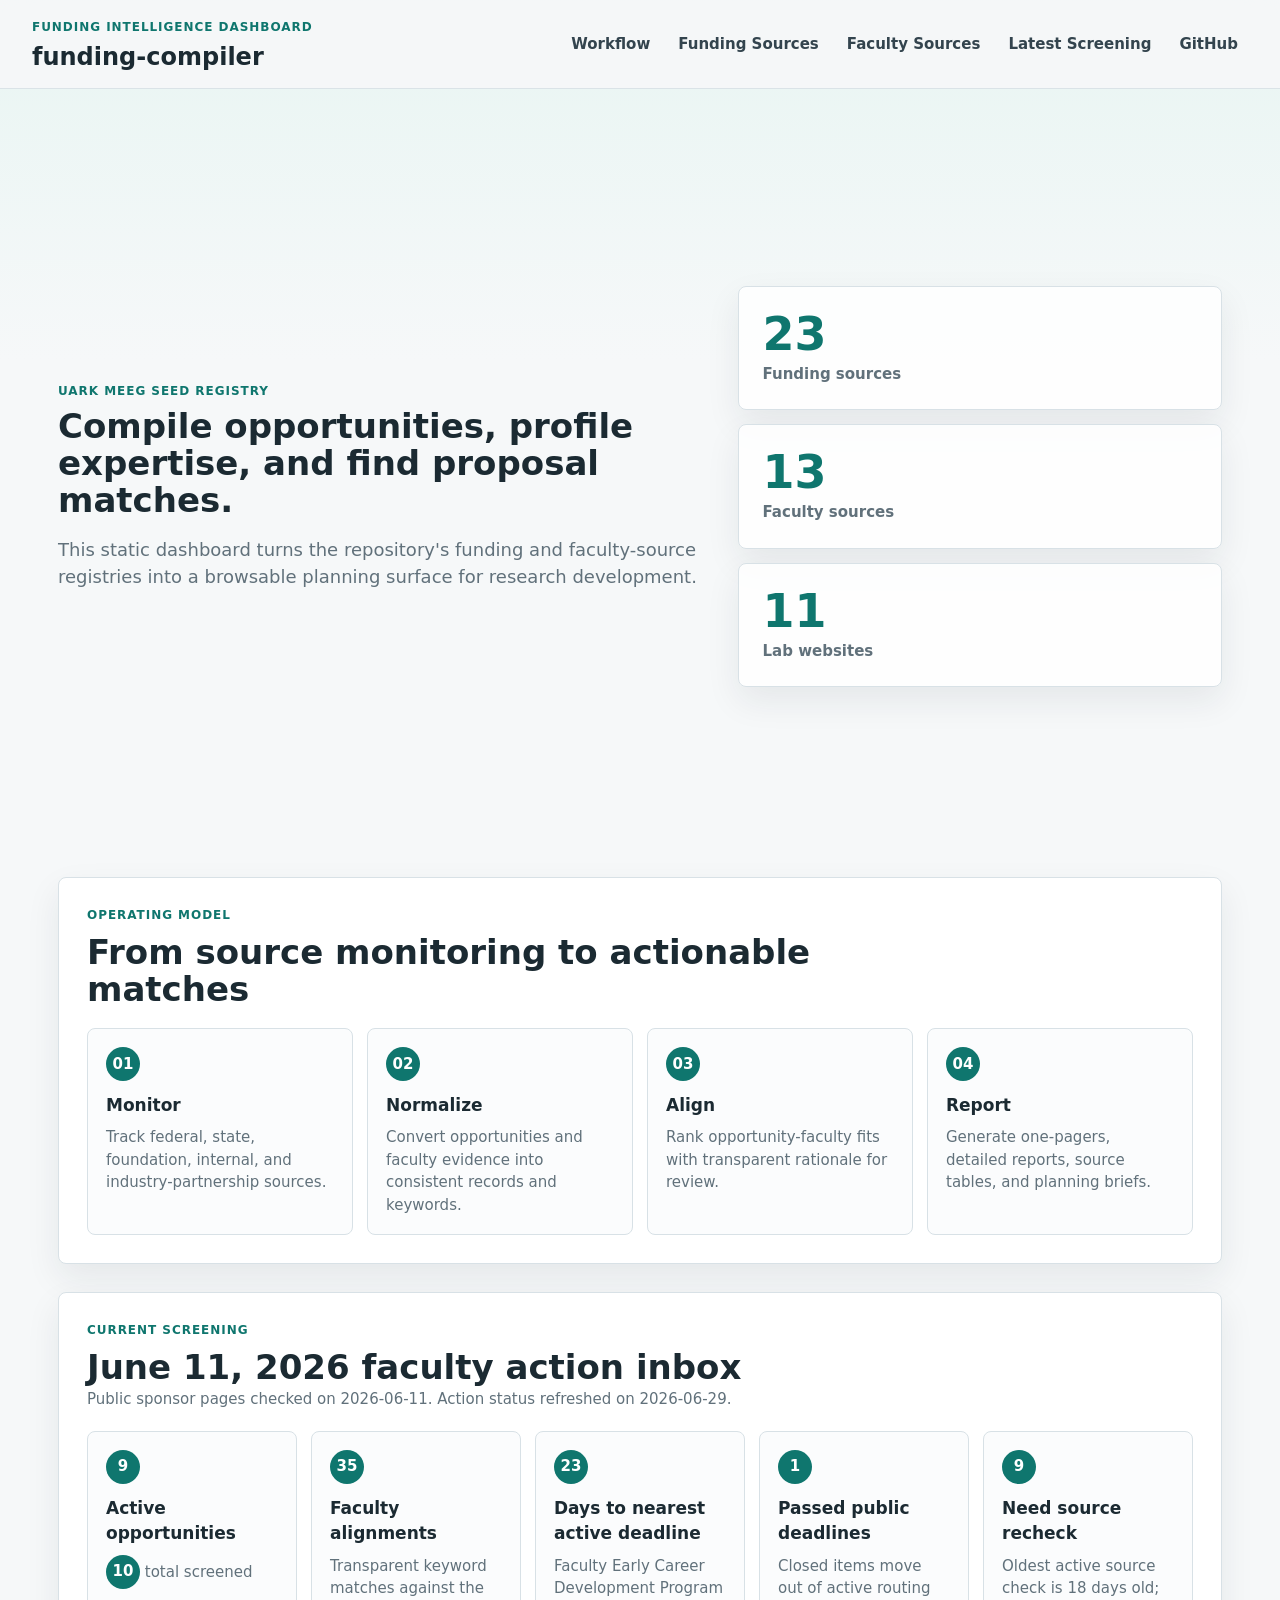
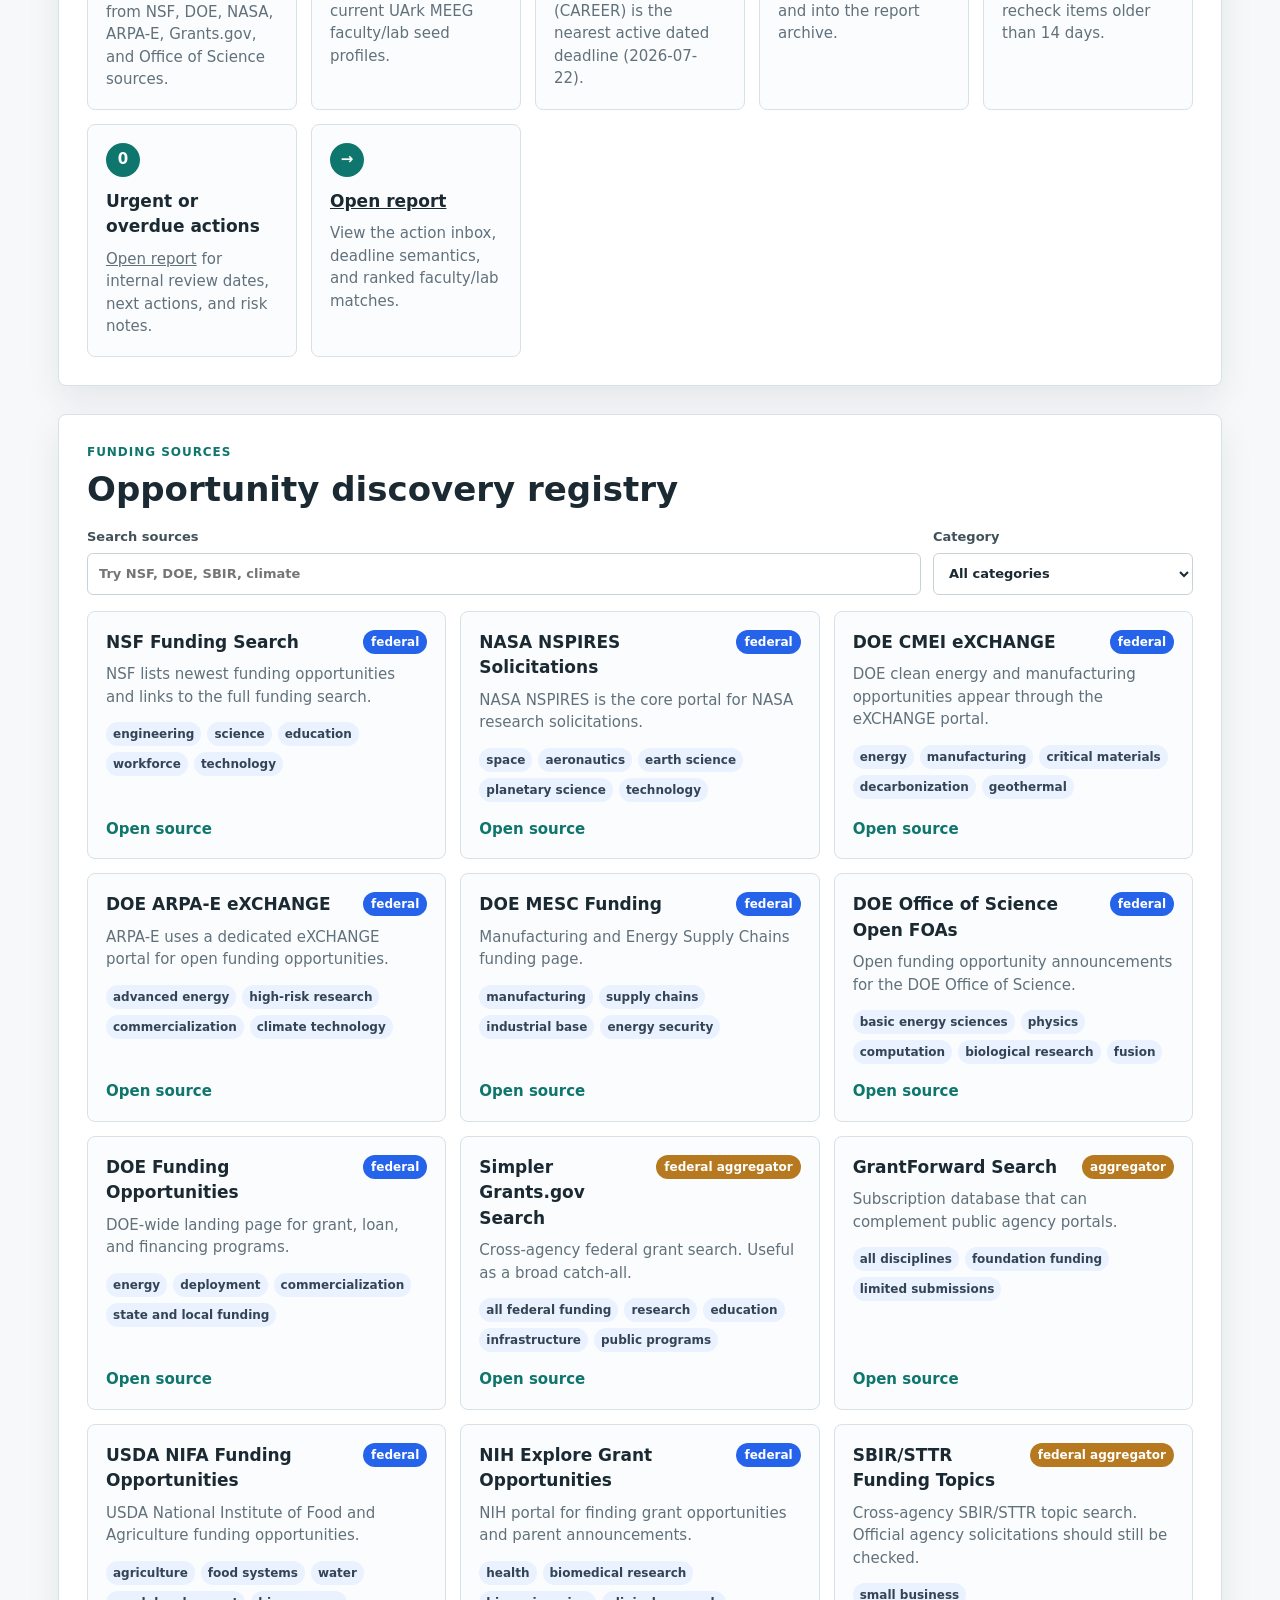
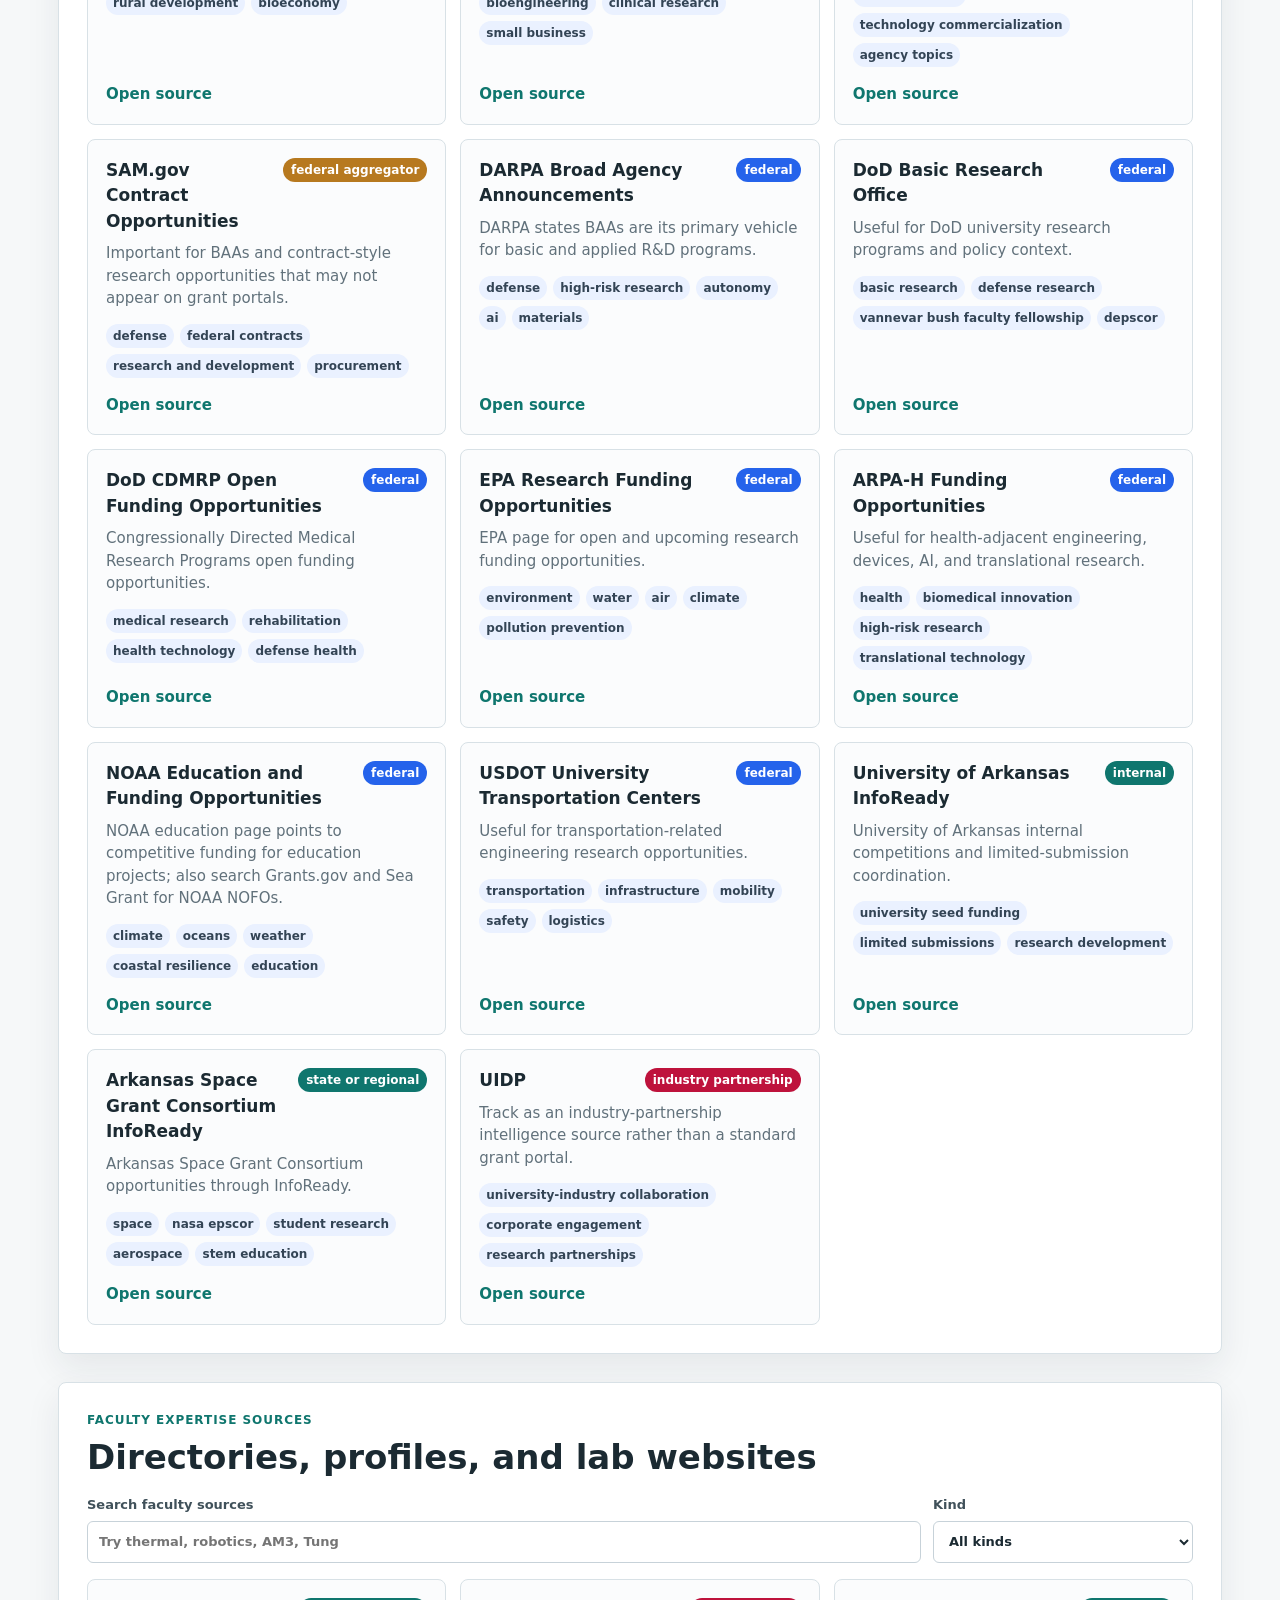
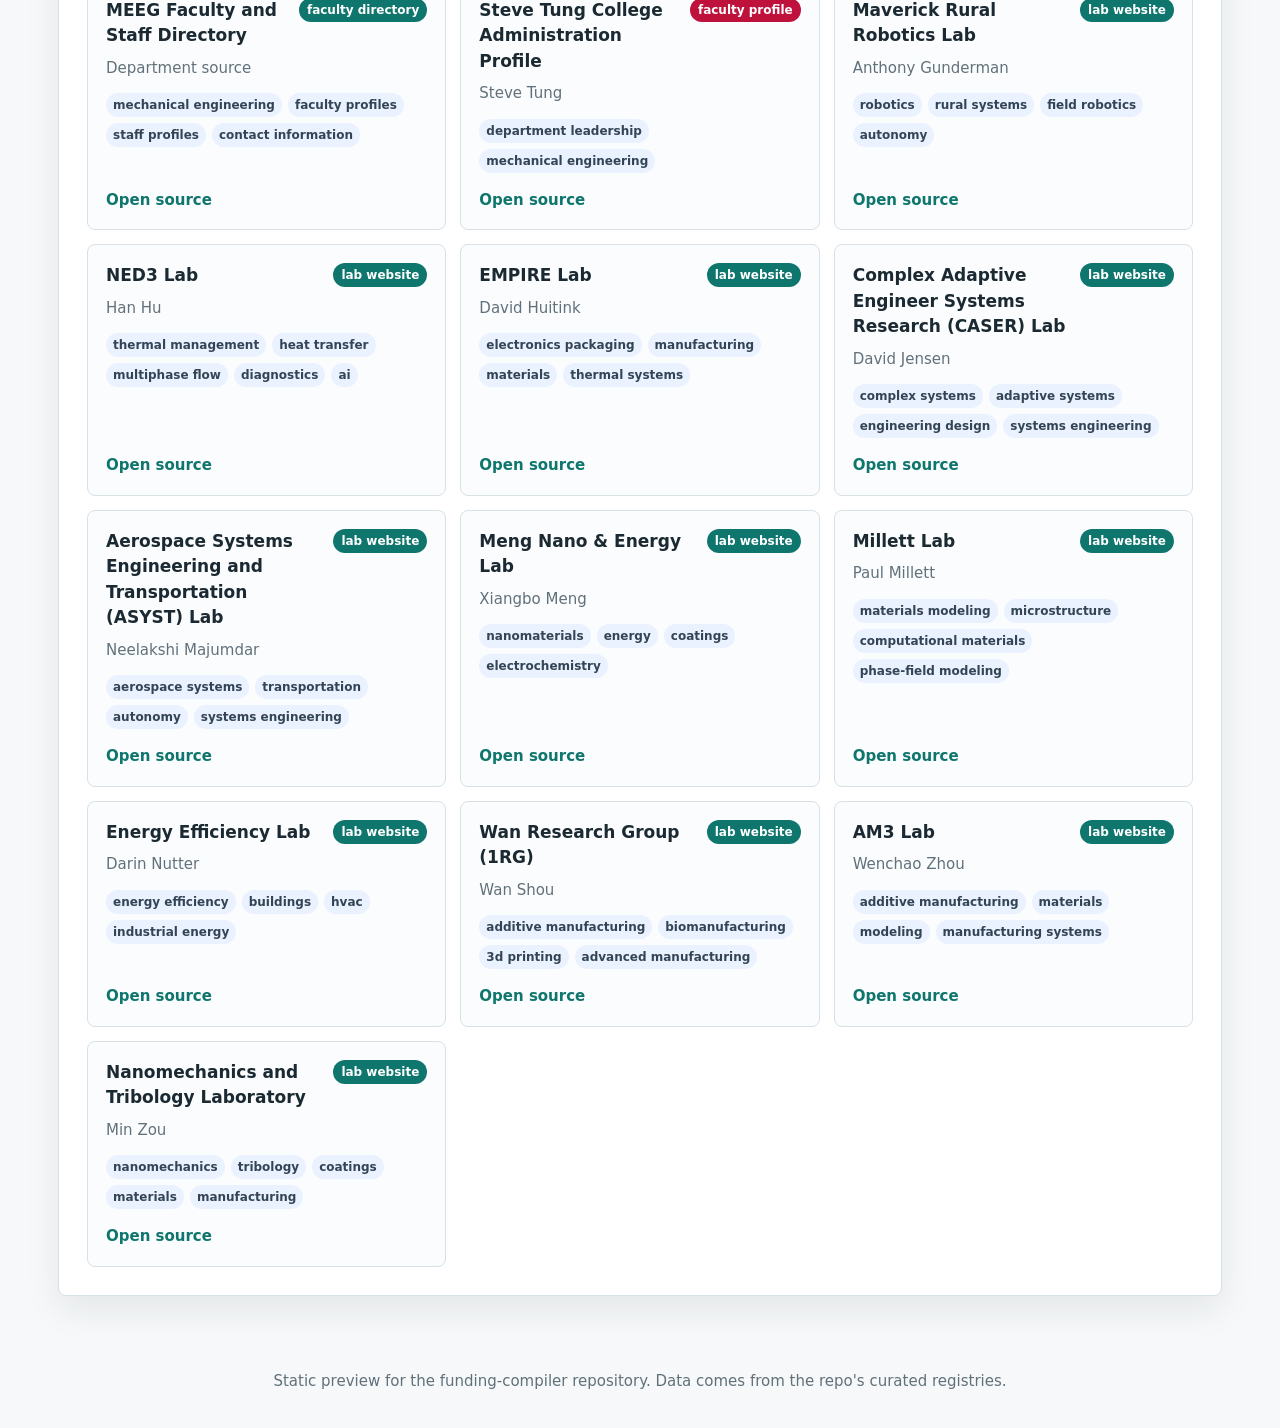
==== site/index.html @ 0907fd09 "Add source recheck queue to screenings" ====
<!doctype html>
<html lang="en">
<head>
  <meta charset="utf-8">
  <meta name="viewport" content="width=device-width, initial-scale=1">
  <title>funding-compiler</title>
  <meta name="description" content="Funding opportunity and faculty capability alignment dashboard.">
  <link rel="stylesheet" href="styles.css">
</head>
<body>
  <header class="topbar">
    <div>
      <p class="eyebrow">Funding Intelligence Dashboard</p>
      <h1>funding-compiler</h1>
    </div>
    <nav aria-label="Primary navigation">
      <a href="#workflow">Workflow</a>
      <a href="#sources">Funding Sources</a>
      <a href="#faculty">Faculty Sources</a>
      <a href="screenings/2026-06-11.html">Latest Screening</a>
      <a href="https://github.com/hanhuark/funding-compiler">GitHub</a>
    </nav>
  </header>

  <main>
    <section class="overview" aria-labelledby="overview-title">
      <div class="overview-copy">
        <p class="eyebrow">UArk MEEG seed registry</p>
        <h2 id="overview-title">Compile opportunities, profile expertise, and find proposal matches.</h2>
        <p>
          This static dashboard turns the repository's funding and faculty-source registries into a browsable planning surface for research development.
        </p>
      </div>
      <div class="metrics" aria-label="Registry summary">
        <div class="metric">
          <span id="funding-count">0</span>
          <p>Funding sources</p>
        </div>
        <div class="metric">
          <span id="faculty-count">0</span>
          <p>Faculty sources</p>
        </div>
        <div class="metric">
          <span id="lab-count">0</span>
          <p>Lab websites</p>
        </div>
      </div>
    </section>

    <section id="workflow" class="workflow" aria-labelledby="workflow-title">
      <div class="section-heading">
        <p class="eyebrow">Operating Model</p>
        <h2 id="workflow-title">From source monitoring to actionable matches</h2>
      </div>
      <div class="flow">
        <article>
          <span>01</span>
          <h3>Monitor</h3>
          <p>Track federal, state, foundation, internal, and industry-partnership sources.</p>
        </article>
        <article>
          <span>02</span>
          <h3>Normalize</h3>
          <p>Convert opportunities and faculty evidence into consistent records and keywords.</p>
        </article>
        <article>
          <span>03</span>
          <h3>Align</h3>
          <p>Rank opportunity-faculty fits with transparent rationale for review.</p>
        </article>
        <article>
          <span>04</span>
          <h3>Report</h3>
          <p>Generate one-pagers, detailed reports, source tables, and planning briefs.</p>
        </article>
      </div>
    </section>

    <section class="panel" aria-labelledby="screening-title">
      <div class="section-heading">
        <p class="eyebrow">Current Screening</p>
        <h2 id="screening-title">June 11, 2026 faculty action inbox</h2>
        <p id="screening-as-of" class="section-note">Public sponsor pages checked on 2026-06-11. Action status refreshed on 2026-06-29.</p>
      </div>
      <div class="flow screening-flow">
        <article>
          <span id="active-opportunity-count">9</span>
          <h3>Active opportunities</h3>
          <p><span id="screening-count">10</span> total screened from NSF, DOE, NASA, ARPA-E, Grants.gov, and Office of Science sources.</p>
        </article>
        <article>
          <span id="alignment-count">35</span>
          <h3>Faculty alignments</h3>
          <p>Transparent keyword matches against the current UArk MEEG faculty/lab seed profiles.</p>
        </article>
        <article>
          <span id="nearest-deadline-count">23</span>
          <h3>Days to nearest active deadline</h3>
          <p id="nearest-deadline-copy">Faculty Early Career Development Program (CAREER) is the nearest active dated deadline (2026-07-22).</p>
        </article>
        <article>
          <span id="past-deadline-count">1</span>
          <h3>Passed public deadlines</h3>
          <p>Closed items move out of active routing and into the report archive.</p>
        </article>
        <article>
          <span id="source-recheck-count">9</span>
          <h3>Need source recheck</h3>
          <p id="source-recheck-copy">Oldest active source check is 18 days old; recheck items older than 14 days.</p>
        </article>
        <article>
          <span id="urgent-action-count">0</span>
          <h3>Urgent or overdue actions</h3>
          <p><a href="screenings/2026-06-11.html">Open report</a> for internal review dates, next actions, and risk notes.</p>
        </article>
        <article>
          <span>&rarr;</span>
          <h3><a href="screenings/2026-06-11.html">Open report</a></h3>
          <p>View the action inbox, deadline semantics, and ranked faculty/lab matches.</p>
        </article>
      </div>
    </section>

    <section id="sources" class="panel" aria-labelledby="sources-title">
      <div class="section-heading">
        <p class="eyebrow">Funding Sources</p>
        <h2 id="sources-title">Opportunity discovery registry</h2>
      </div>
      <div class="toolbar">
        <label>
          <span>Search sources</span>
          <input id="funding-search" type="search" placeholder="Try NSF, DOE, SBIR, climate">
        </label>
        <label>
          <span>Category</span>
          <select id="funding-category"></select>
        </label>
      </div>
      <div id="funding-grid" class="cards" aria-live="polite"></div>
    </section>

    <section id="faculty" class="panel" aria-labelledby="faculty-title">
      <div class="section-heading">
        <p class="eyebrow">Faculty Expertise Sources</p>
        <h2 id="faculty-title">Directories, profiles, and lab websites</h2>
      </div>
      <div class="toolbar">
        <label>
          <span>Search faculty sources</span>
          <input id="faculty-search" type="search" placeholder="Try thermal, robotics, AM3, Tung">
        </label>
        <label>
          <span>Kind</span>
          <select id="faculty-kind"></select>
        </label>
      </div>
      <div id="faculty-grid" class="cards" aria-live="polite"></div>
    </section>
  </main>

  <footer>
    <p>Static preview for the funding-compiler repository. Data comes from the repo's curated registries.</p>
  </footer>

  <script src="app.js"></script>
</body>
</html>
---- site/styles.css ----
:root {
  --bg: #f6f8f9;
  --panel: #ffffff;
  --ink: #1b2a32;
  --muted: #61717b;
  --line: #d8e1e6;
  --teal: #0f766e;
  --blue: #2563eb;
  --gold: #b7791f;
  --rose: #be123c;
  --soft-teal: #e7f5f2;
  --soft-blue: #eaf1ff;
  --shadow: 0 14px 34px rgba(29, 42, 50, 0.08);
}

* {
  box-sizing: border-box;
}

html {
  scroll-behavior: smooth;
}

body {
  margin: 0;
  font: 15px/1.5 system-ui, -apple-system, BlinkMacSystemFont, "Segoe UI", sans-serif;
  color: var(--ink);
  background:
    linear-gradient(180deg, rgba(231, 245, 242, 0.95), rgba(246, 248, 249, 0.45) 360px),
    var(--bg);
  overflow-x: hidden;
}

a {
  color: inherit;
}

.topbar {
  position: sticky;
  top: 0;
  z-index: 10;
  display: flex;
  justify-content: space-between;
  align-items: center;
  gap: 24px;
  padding: 18px 32px;
  border-bottom: 1px solid rgba(216, 225, 230, 0.9);
  background: rgba(246, 248, 249, 0.88);
  backdrop-filter: blur(14px);
}

.topbar h1 {
  margin: 0;
  font-size: 24px;
  line-height: 1.1;
}

nav {
  display: flex;
  flex-wrap: wrap;
  gap: 8px;
  justify-content: flex-end;
}

nav a {
  padding: 7px 10px;
  border-radius: 6px;
  color: #33444e;
  text-decoration: none;
  font-weight: 650;
}

nav a:hover,
nav a:focus-visible {
  background: var(--soft-teal);
  outline: none;
}

main {
  max-width: 1220px;
  margin: 0 auto;
  padding: 28px 28px 48px;
}

h2,
h3,
p {
  margin: 0;
  overflow-wrap: break-word;
}

h2 {
  max-width: 820px;
  font-size: 34px;
  line-height: 1.08;
  letter-spacing: 0;
  overflow-wrap: break-word;
}

h3 {
  font-size: 17px;
  letter-spacing: 0;
}

.eyebrow {
  margin-bottom: 8px;
  color: var(--teal);
  font-size: 12px;
  font-weight: 800;
  letter-spacing: 0.08em;
  text-transform: uppercase;
}

.overview {
  display: grid;
  grid-template-columns: minmax(0, 1.15fr) minmax(320px, 0.85fr);
  gap: 24px;
  align-items: stretch;
  min-height: calc(100vh - 168px);
  padding: 24px 0 18px;
}

.overview-copy {
  display: flex;
  flex-direction: column;
  justify-content: center;
  min-width: 0;
}

.overview-copy p:last-child {
  max-width: 680px;
  margin-top: 18px;
  color: var(--muted);
  font-size: 18px;
}

.metrics {
  display: grid;
  align-content: center;
  gap: 14px;
}

.metric {
  padding: 24px;
  border: 1px solid var(--line);
  border-radius: 8px;
  background: rgba(255, 255, 255, 0.86);
  box-shadow: var(--shadow);
}

.metric span {
  display: block;
  color: var(--teal);
  font-size: 46px;
  line-height: 1;
  font-weight: 850;
}

.metric p {
  margin-top: 6px;
  color: var(--muted);
  font-weight: 650;
}

.workflow,
.panel {
  margin-top: 28px;
  padding: 28px;
  border: 1px solid var(--line);
  border-radius: 8px;
  background: var(--panel);
  box-shadow: var(--shadow);
}

.section-heading {
  display: flex;
  flex-direction: column;
  gap: 2px;
  margin-bottom: 20px;
  min-width: 0;
}

.section-note {
  max-width: 760px;
  color: var(--muted);
}

.flow {
  display: grid;
  grid-template-columns: repeat(4, minmax(0, 1fr));
  gap: 14px;
}

.screening-flow {
  grid-template-columns: repeat(auto-fit, minmax(190px, 1fr));
}

.flow article,
.card {
  min-height: 154px;
  padding: 18px;
  border: 1px solid var(--line);
  border-radius: 8px;
  background: #fbfcfd;
  min-width: 0;
}

.flow span {
  display: inline-grid;
  place-items: center;
  width: 34px;
  height: 34px;
  margin-bottom: 12px;
  border-radius: 50%;
  color: #fff;
  background: var(--teal);
  font-weight: 800;
}

.flow p,
.card p {
  margin-top: 8px;
  color: var(--muted);
}

.toolbar {
  display: grid;
  grid-template-columns: minmax(220px, 1fr) minmax(180px, 260px);
  gap: 12px;
  margin-bottom: 16px;
}

label {
  display: grid;
  gap: 6px;
  color: #40515a;
  font-size: 13px;
  font-weight: 700;
}

input,
select {
  width: 100%;
  min-height: 42px;
  padding: 9px 11px;
  border: 1px solid #c7d2d9;
  border-radius: 6px;
  color: var(--ink);
  background: #fff;
  font: inherit;
}

input:focus,
select:focus {
  border-color: var(--teal);
  outline: 3px solid rgba(15, 118, 110, 0.16);
}

.cards {
  display: grid;
  grid-template-columns: repeat(3, minmax(0, 1fr));
  gap: 14px;
}

.card {
  display: flex;
  flex-direction: column;
}

.card header {
  display: flex;
  justify-content: space-between;
  gap: 12px;
  align-items: flex-start;
}

.pill {
  display: inline-flex;
  align-items: center;
  max-width: 160px;
  padding: 3px 8px;
  border-radius: 999px;
  color: #fff;
  background: var(--teal);
  font-size: 12px;
  font-weight: 800;
  white-space: nowrap;
}

.pill.federal {
  background: var(--blue);
}

.pill.aggregator,
.pill.federal-aggregator {
  background: var(--gold);
}

.pill.internal,
.pill.lab-website {
  background: var(--teal);
}

.pill.industry-partnership,
.pill.faculty-profile {
  background: var(--rose);
}

.tags {
  display: flex;
  flex-wrap: wrap;
  gap: 6px;
  margin-top: 14px;
}

.tag {
  padding: 3px 7px;
  border-radius: 999px;
  color: #345;
  background: var(--soft-blue);
  font-size: 12px;
  font-weight: 650;
}

.card-link {
  margin-top: auto;
  padding-top: 16px;
  color: var(--teal);
  font-weight: 800;
  text-decoration: none;
}

.empty {
  grid-column: 1 / -1;
  padding: 24px;
  border: 1px dashed #b9c7ce;
  border-radius: 8px;
  color: var(--muted);
  background: #fbfcfd;
}

.notice {
  margin-top: 18px;
  padding: 16px 18px;
  border: 1px solid #f0c36a;
  border-radius: 8px;
  color: #513c06;
  background: #fff8e6;
  font-weight: 650;
}

.summary-grid {
  display: grid;
  grid-template-columns: repeat(auto-fit, minmax(190px, 1fr));
  gap: 14px;
}

.summary-grid article {
  min-width: 0;
  padding: 18px;
  border: 1px solid var(--line);
  border-radius: 8px;
  background: #fbfcfd;
}

.summary-grid span {
  display: block;
  color: var(--teal);
  font-size: 38px;
  line-height: 1;
  font-weight: 850;
}

.summary-grid p {
  margin-top: 8px;
  color: var(--muted);
  font-weight: 700;
}

.summary-grid strong {
  display: block;
  margin-top: 10px;
}

.timeline-wrap,
.table-wrap {
  overflow-x: auto;
  border: 1px solid var(--line);
  border-radius: 8px;
  background: #fff;
}

.report-table {
  width: 100%;
  min-width: 1040px;
  border-collapse: collapse;
  background: #fff;
}

.report-table th,
.report-table td {
  border-bottom: 1px solid var(--line);
  padding: 10px;
  text-align: left;
  vertical-align: top;
}

.report-table th {
  background: #edf3f5;
  color: #243842;
  font-size: 13px;
}

.report-table td {
  color: #34454f;
}

.report-table td span {
  color: var(--muted);
}

.report-table td strong {
  color: var(--ink);
}

.status-pill {
  display: inline-flex;
  align-items: center;
  max-width: 180px;
  padding: 4px 8px;
  border-radius: 999px;
  color: #fff;
  background: var(--teal);
  font-size: 12px;
  font-weight: 800;
  line-height: 1.2;
}

.status-pill.internal-review-overdue,
.status-pill.past-due,
.status-pill.urgent {
  background: var(--rose);
}

.status-pill.soon {
  background: var(--gold);
}

.status-pill.source-recheck {
  background: var(--gold);
}

.status-pill.source-current {
  background: var(--teal);
}

.status-pill.planning {
  background: var(--blue);
}

.status-pill.rolling,
.status-pill.accepted-anytime {
  background: #5b6472;
}

.faculty-briefs {
  display: grid;
  grid-template-columns: repeat(2, minmax(0, 1fr));
  gap: 14px;
}

.faculty-brief {
  min-width: 0;
  padding: 18px;
  border: 1px solid var(--line);
  border-radius: 8px;
  background: #fbfcfd;
}

.faculty-brief > p {
  margin-top: 6px;
  color: var(--muted);
}

.faculty-brief ul {
  display: grid;
  gap: 12px;
  padding: 0;
  margin: 16px 0 0;
  list-style: none;
}

.faculty-brief li {
  display: grid;
  gap: 6px;
  padding-top: 12px;
  border-top: 1px solid var(--line);
}

.faculty-brief li:first-child {
  padding-top: 0;
  border-top: 0;
}

.faculty-brief a {
  color: var(--teal);
  font-weight: 800;
  text-decoration: none;
}

.faculty-brief .status-pill {
  max-width: fit-content;
}

.faculty-brief li p {
  color: var(--muted);
}

footer {
  padding: 26px 28px 36px;
  color: var(--muted);
  text-align: center;
}

@media (max-width: 980px) {
  .overview,
  .flow,
  .cards,
  .summary-grid,
  .faculty-briefs {
    grid-template-columns: 1fr 1fr;
  }

  .overview {
    min-height: auto;
  }
}

@media (max-width: 720px) {
  .topbar {
    position: static;
    align-items: flex-start;
    flex-direction: column;
    padding: 18px;
  }

  nav {
    justify-content: flex-start;
  }

  main {
    padding: 18px;
    width: 100%;
    max-width: 100vw;
    overflow-x: hidden;
  }

  h2 {
    font-size: 26px;
    line-height: 1.12;
  }

  .overview,
  .metrics,
  .flow,
  .toolbar,
  .cards,
  .summary-grid,
  .faculty-briefs {
    grid-template-columns: 1fr;
    width: 100%;
    max-width: 100%;
  }

  .overview,
  .workflow,
  .panel {
    max-width: 342px;
  }

  .overview-copy,
  .overview-copy p,
  .section-heading,
  .metric,
  .card {
    width: 100%;
    max-width: 100%;
  }

  .workflow,
  .panel {
    padding: 18px;
  }
}
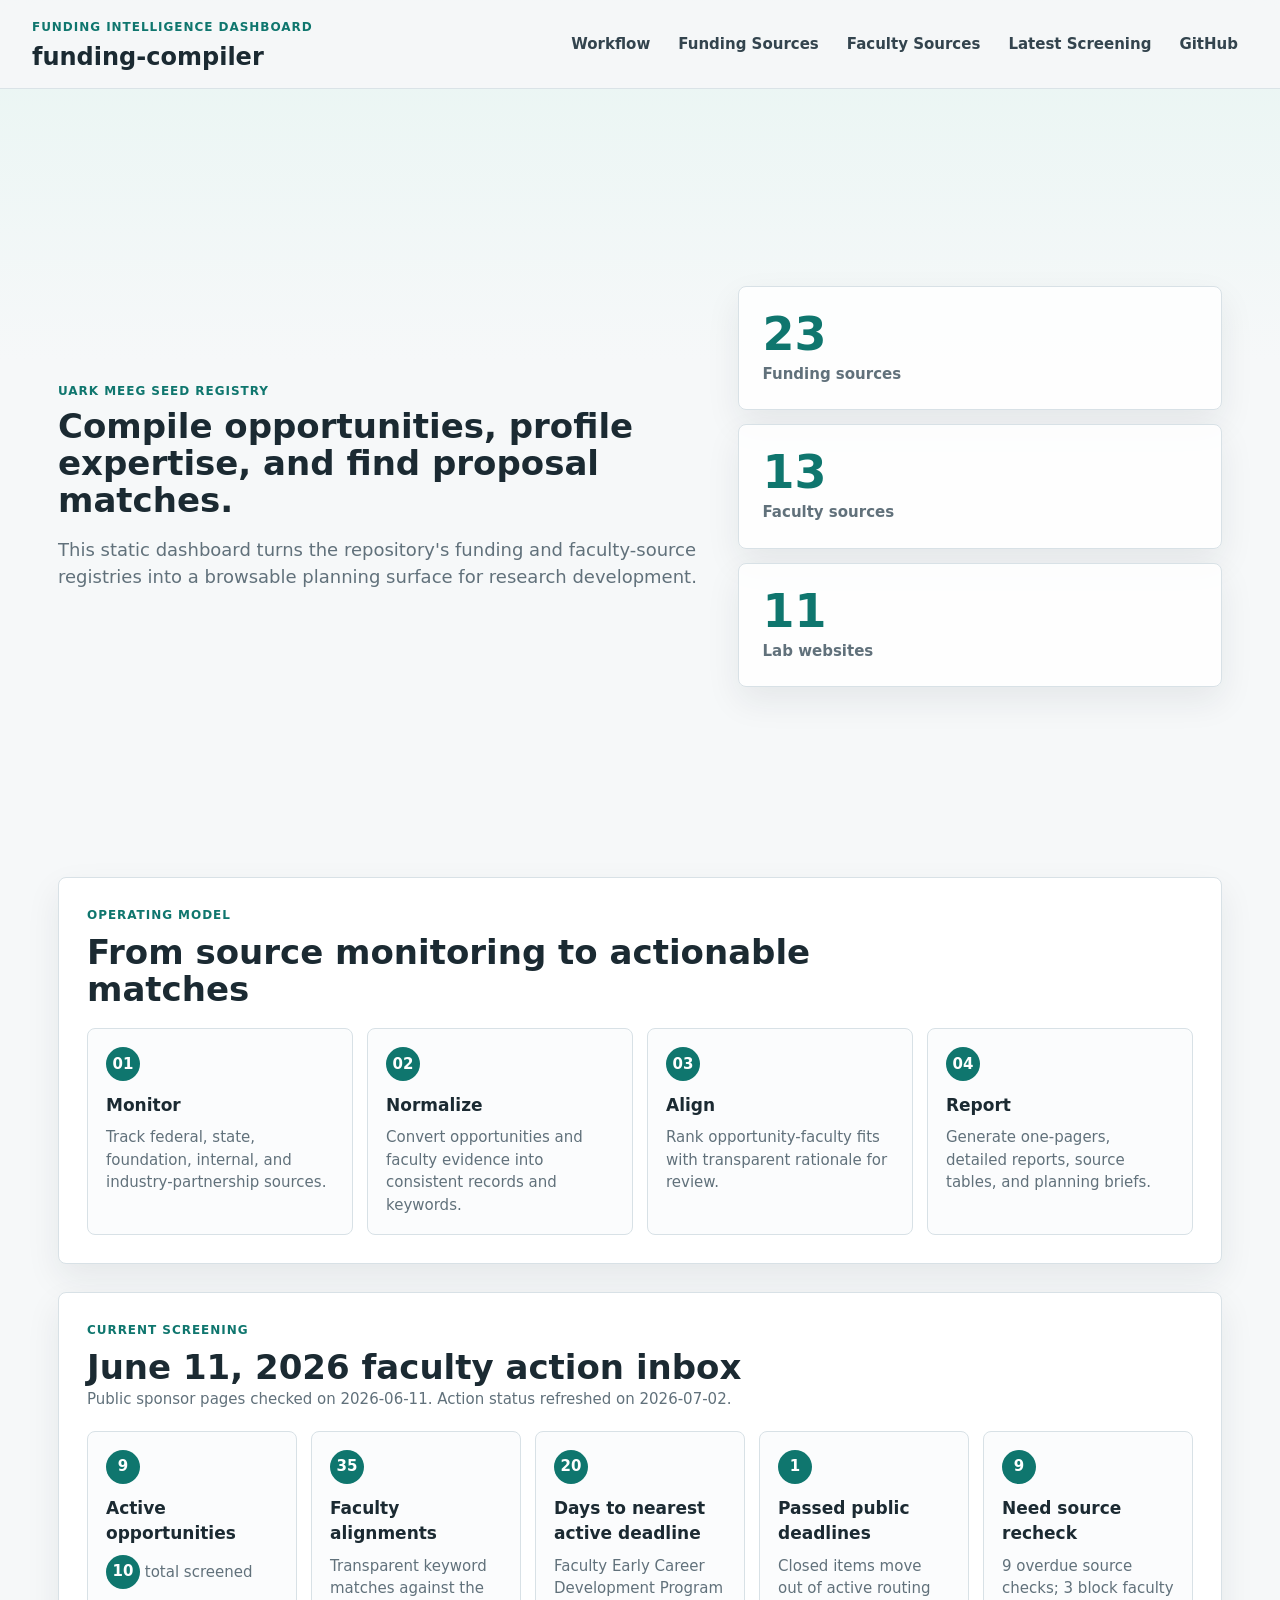
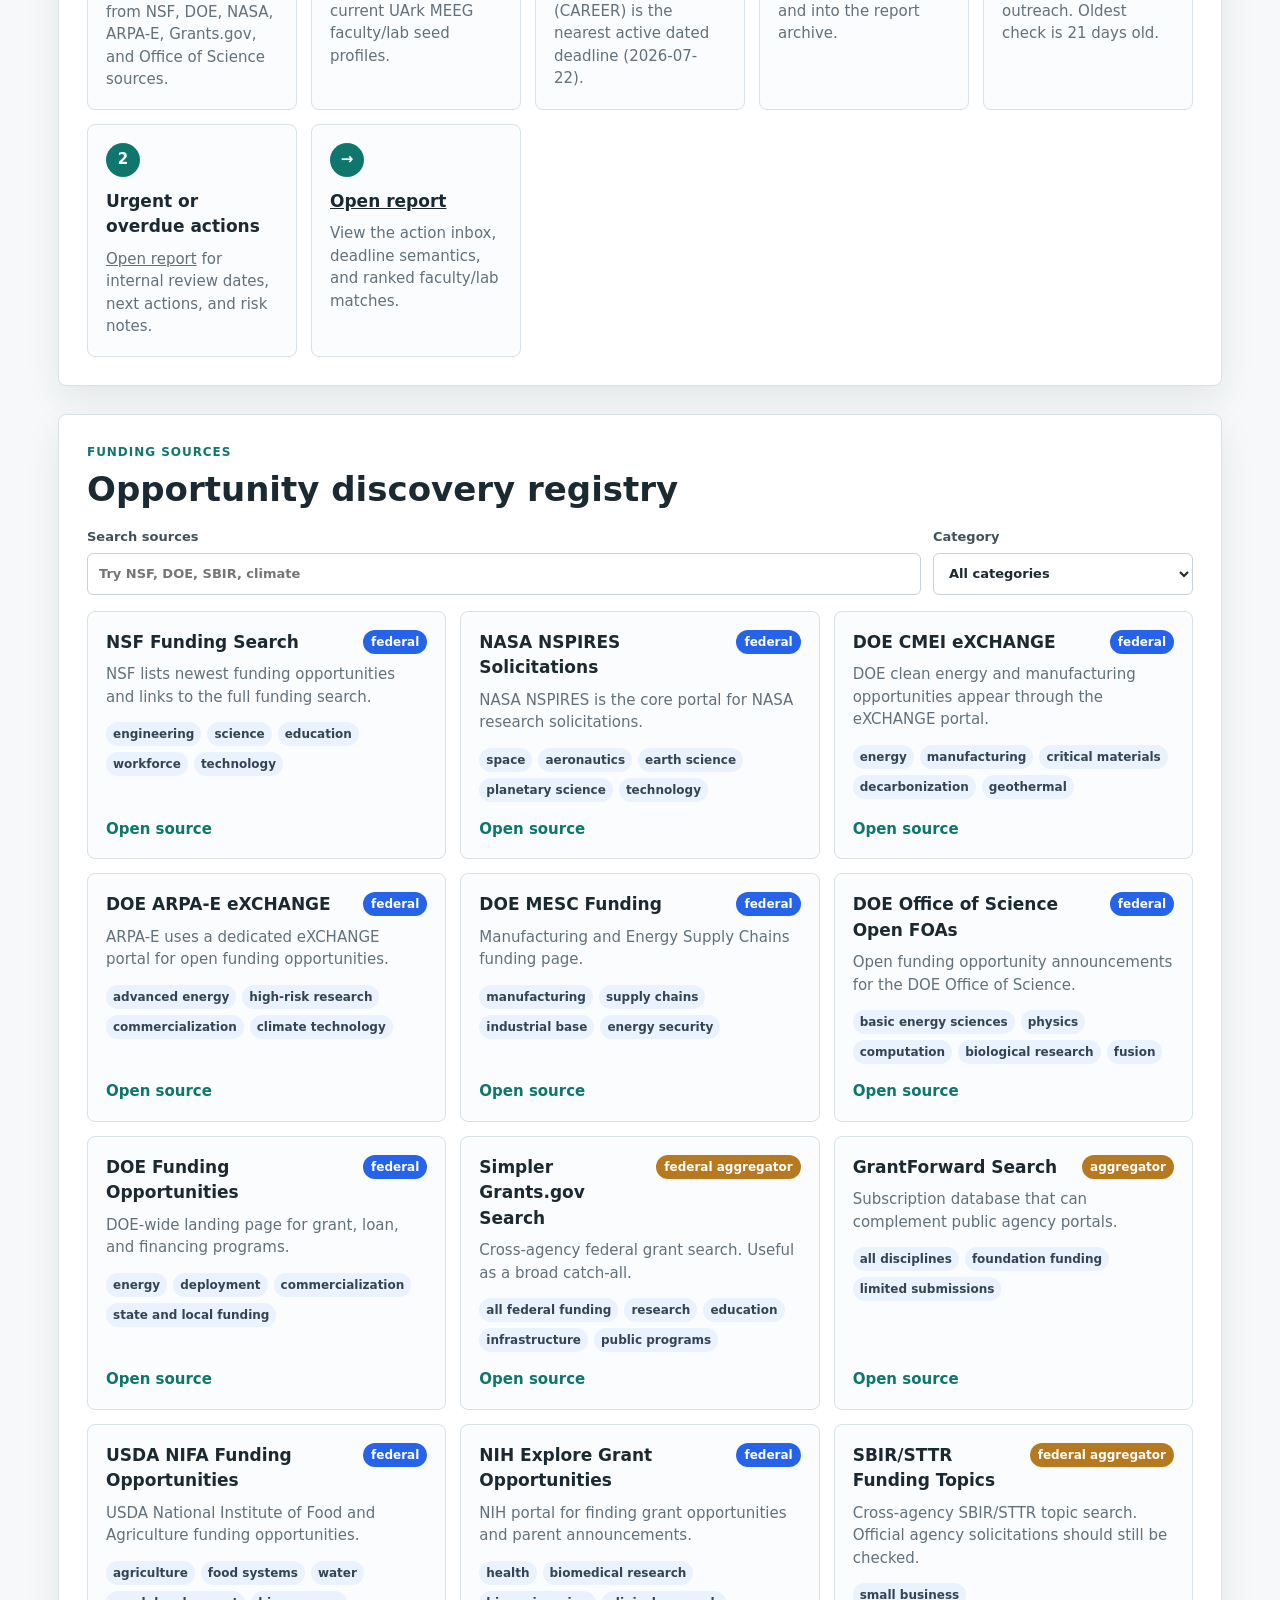
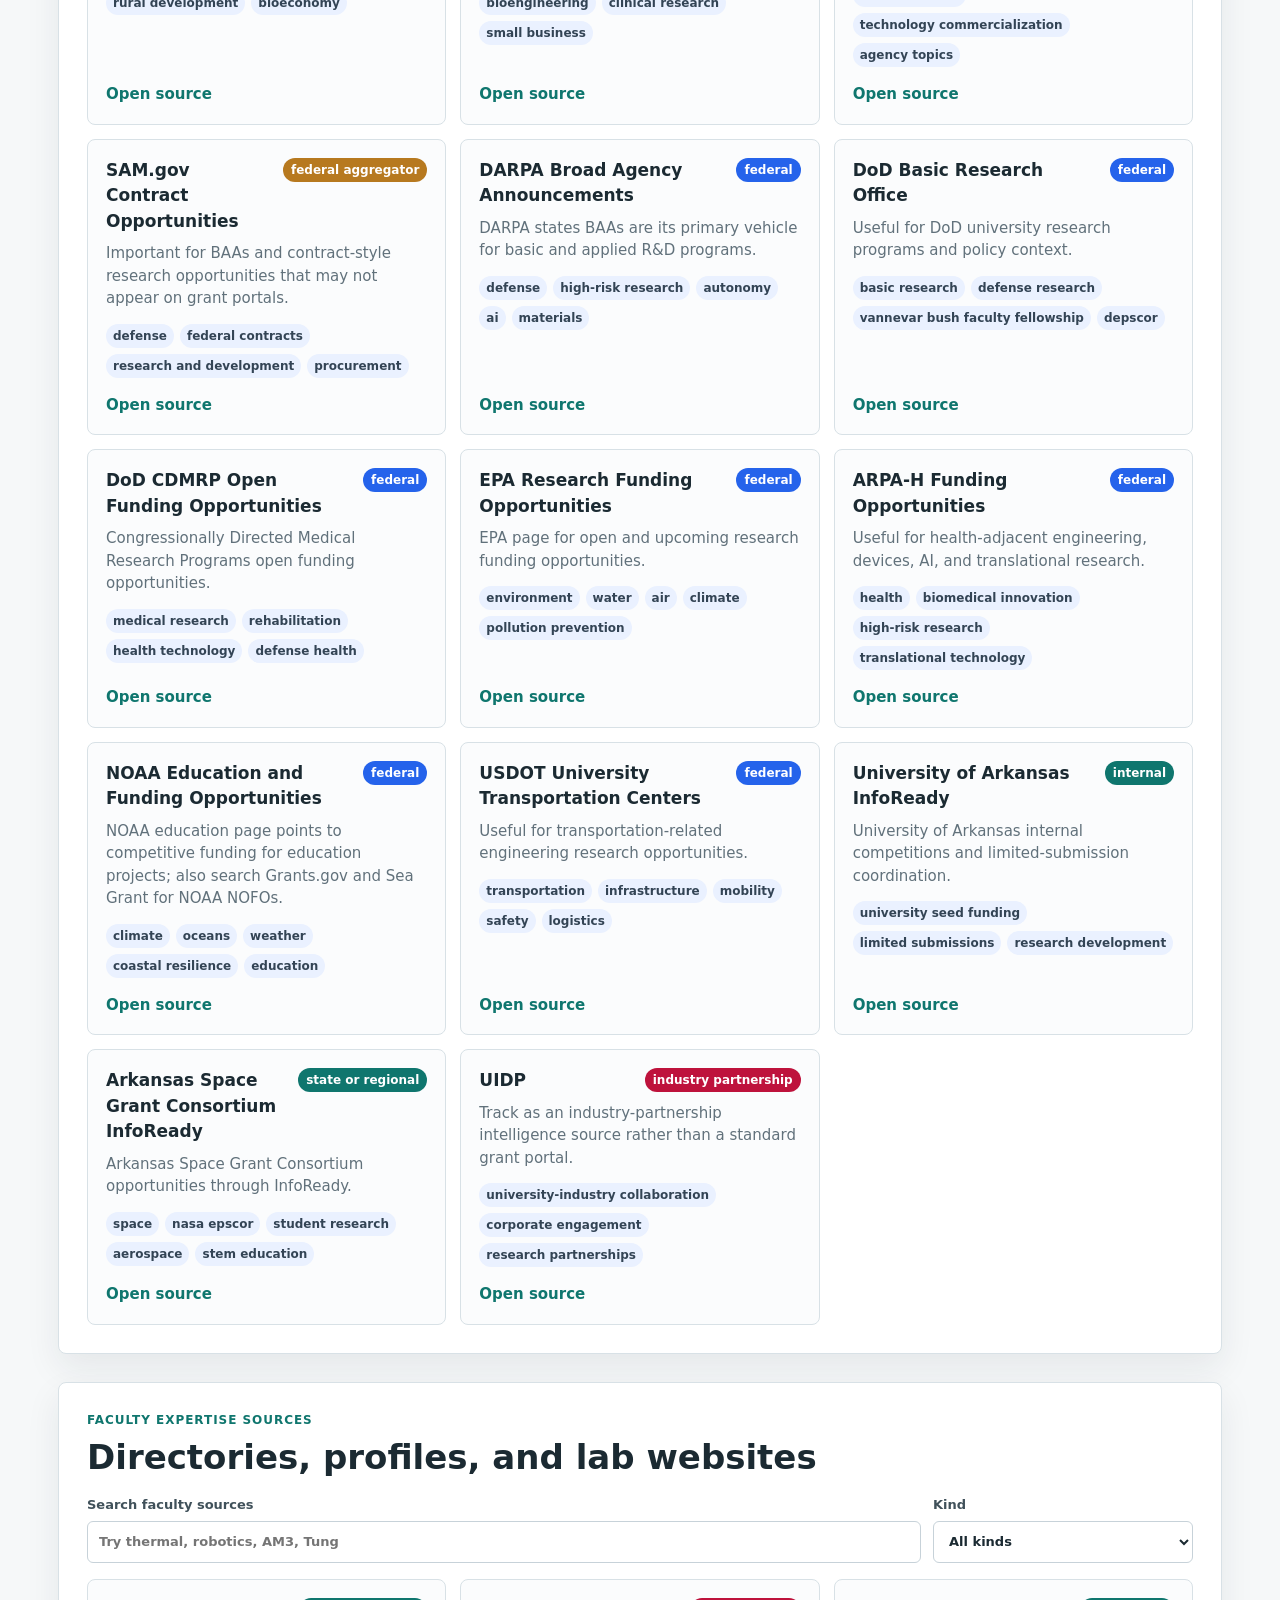
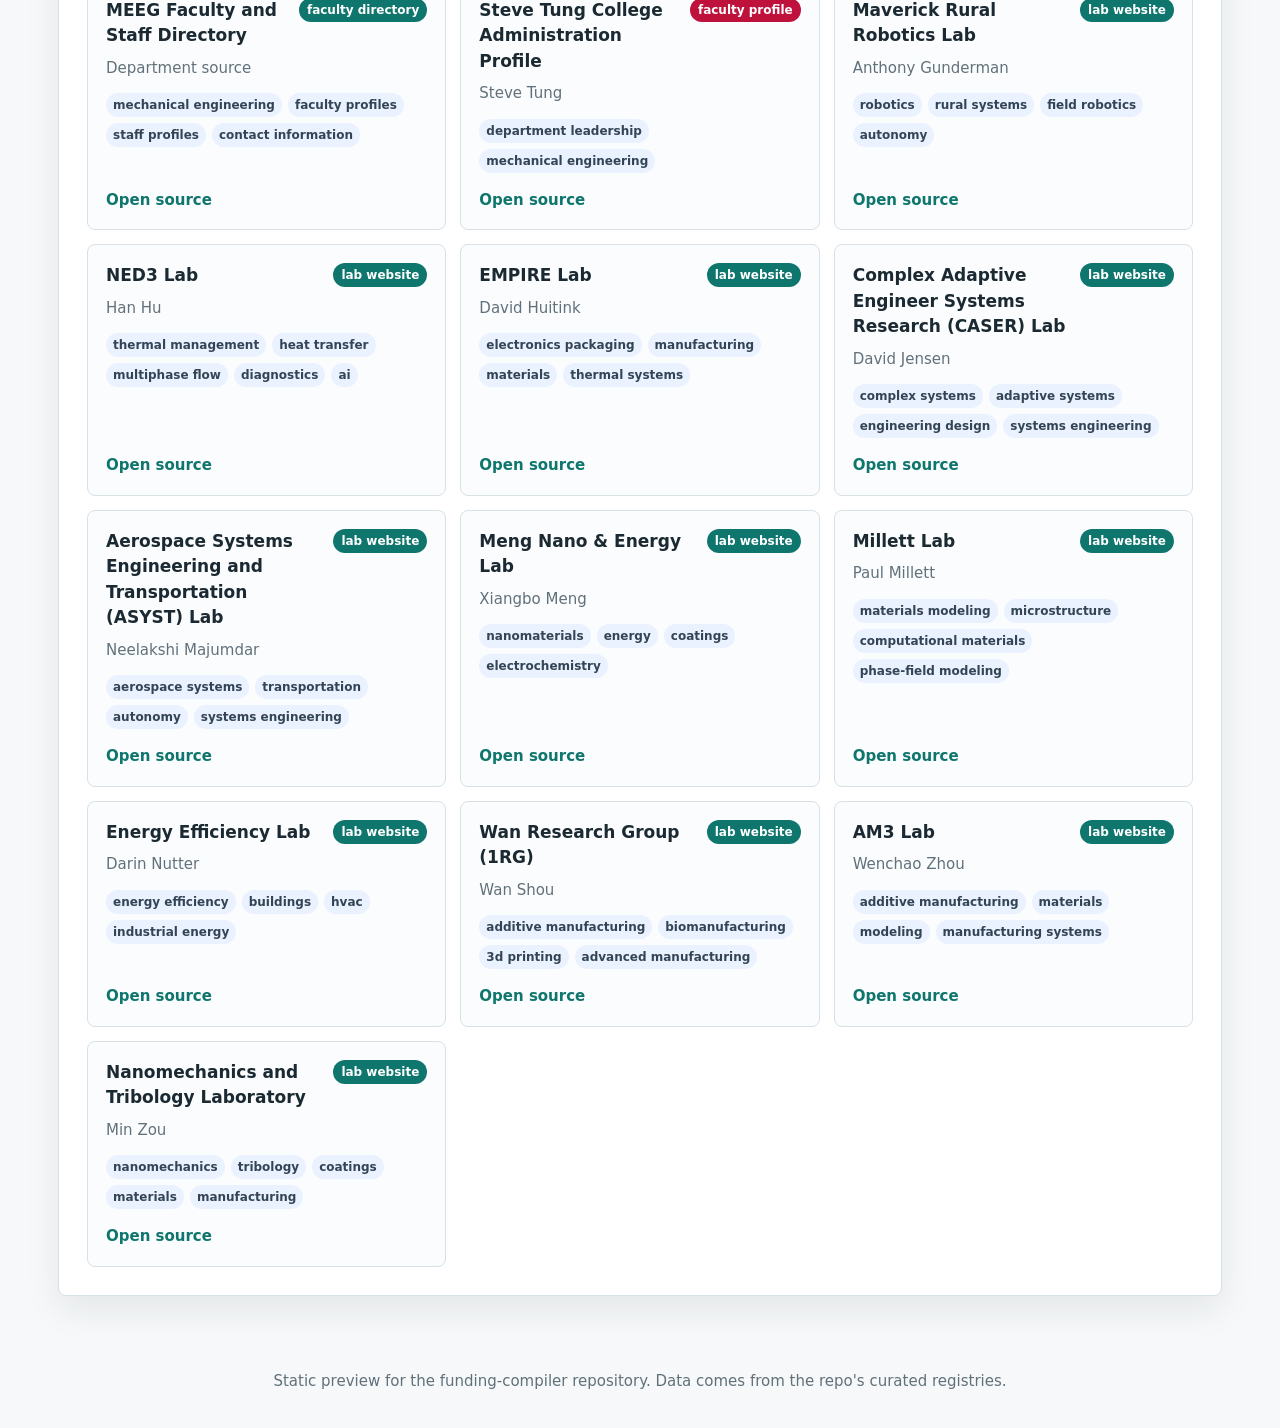
==== commit 8bc34b5a: "Add operational source recheck worklist" ====
--- a/site/index.html
+++ b/site/index.html
@@ -80,7 +80,7 @@
       <div class="section-heading">
         <p class="eyebrow">Current Screening</p>
         <h2 id="screening-title">June 11, 2026 faculty action inbox</h2>
-        <p id="screening-as-of" class="section-note">Public sponsor pages checked on 2026-06-11. Action status refreshed on 2026-06-29.</p>
+        <p id="screening-as-of" class="section-note">Public sponsor pages checked on 2026-06-11. Action status refreshed on 2026-07-02.</p>
       </div>
       <div class="flow screening-flow">
         <article>
@@ -94,7 +94,7 @@
           <p>Transparent keyword matches against the current UArk MEEG faculty/lab seed profiles.</p>
         </article>
         <article>
-          <span id="nearest-deadline-count">23</span>
+          <span id="nearest-deadline-count">20</span>
           <h3>Days to nearest active deadline</h3>
           <p id="nearest-deadline-copy">Faculty Early Career Development Program (CAREER) is the nearest active dated deadline (2026-07-22).</p>
         </article>
@@ -106,7 +106,7 @@
         <article>
           <span id="source-recheck-count">9</span>
           <h3>Need source recheck</h3>
-          <p id="source-recheck-copy">Oldest active source check is 18 days old; recheck items older than 14 days.</p>
+          <p id="source-recheck-copy">9 overdue source checks; 3 block faculty outreach. Oldest check is 21 days old.</p>
         </article>
         <article>
           <span id="urgent-action-count">0</span>
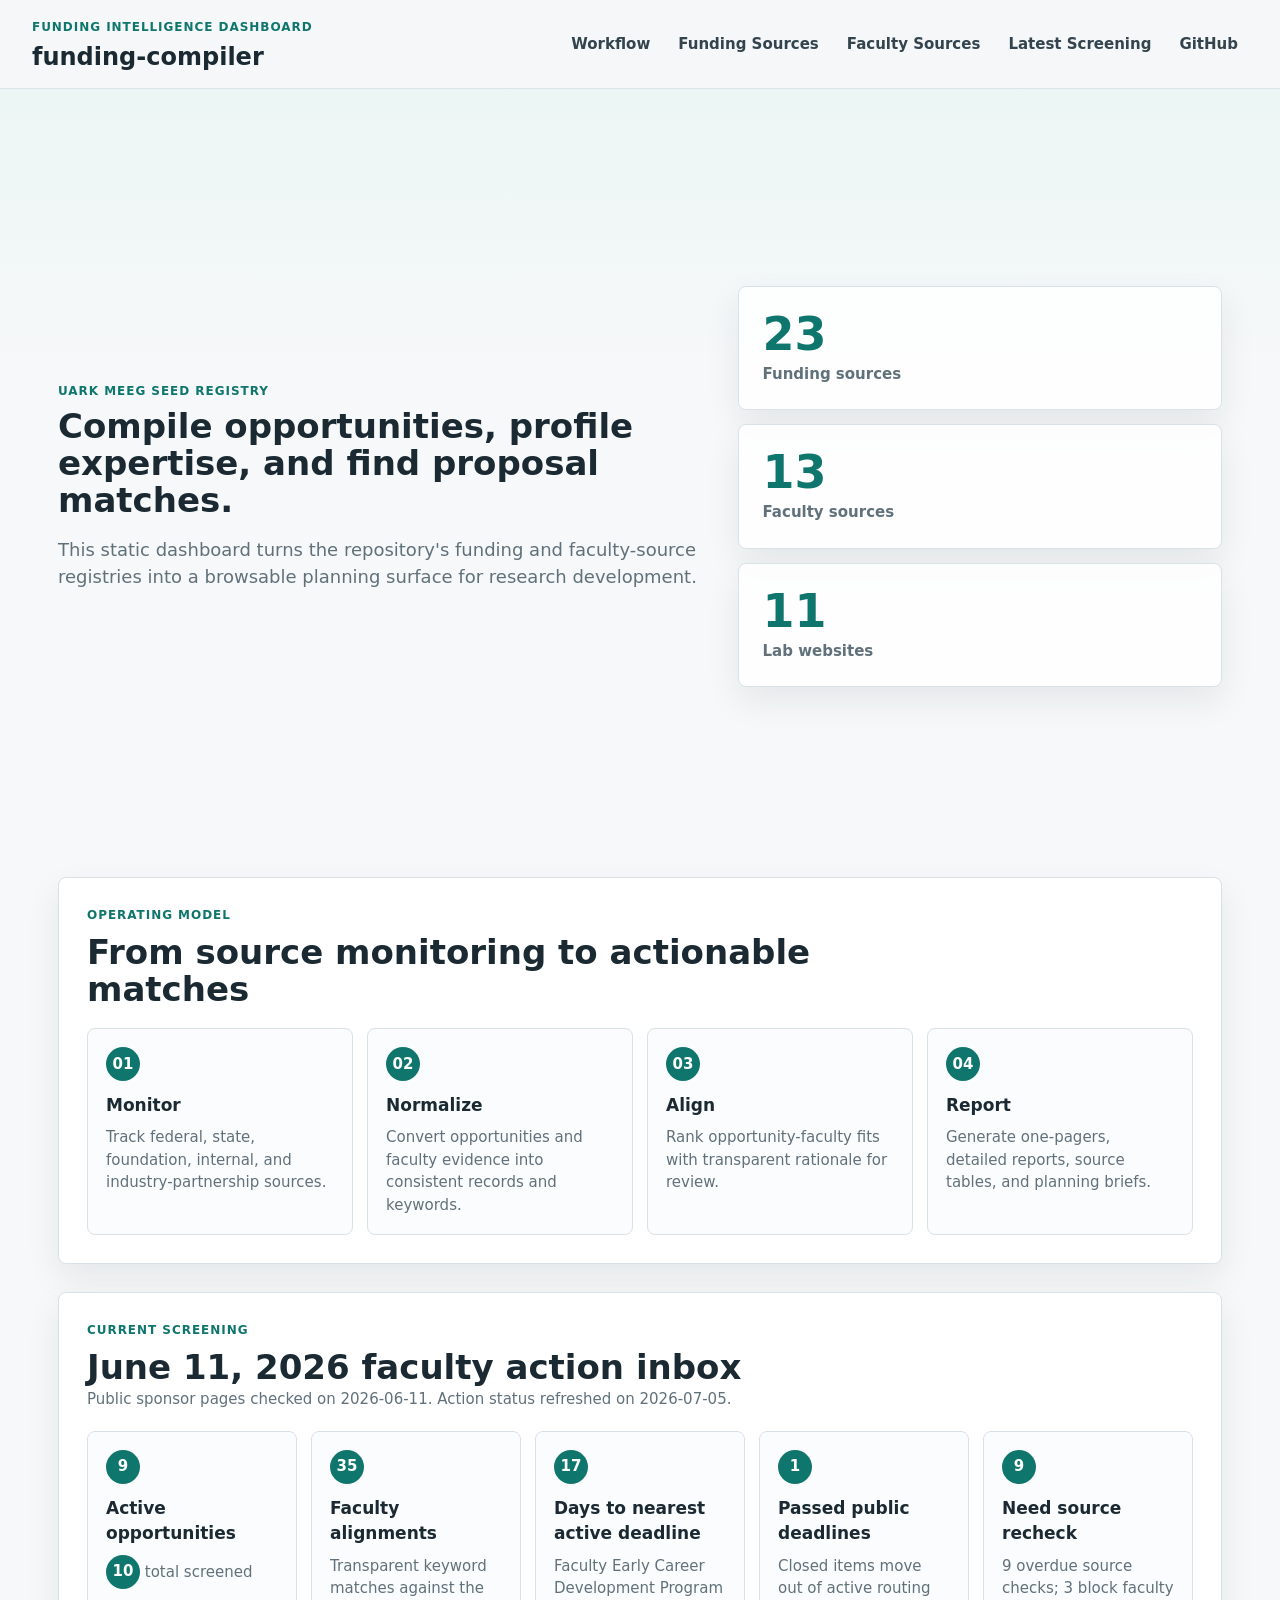
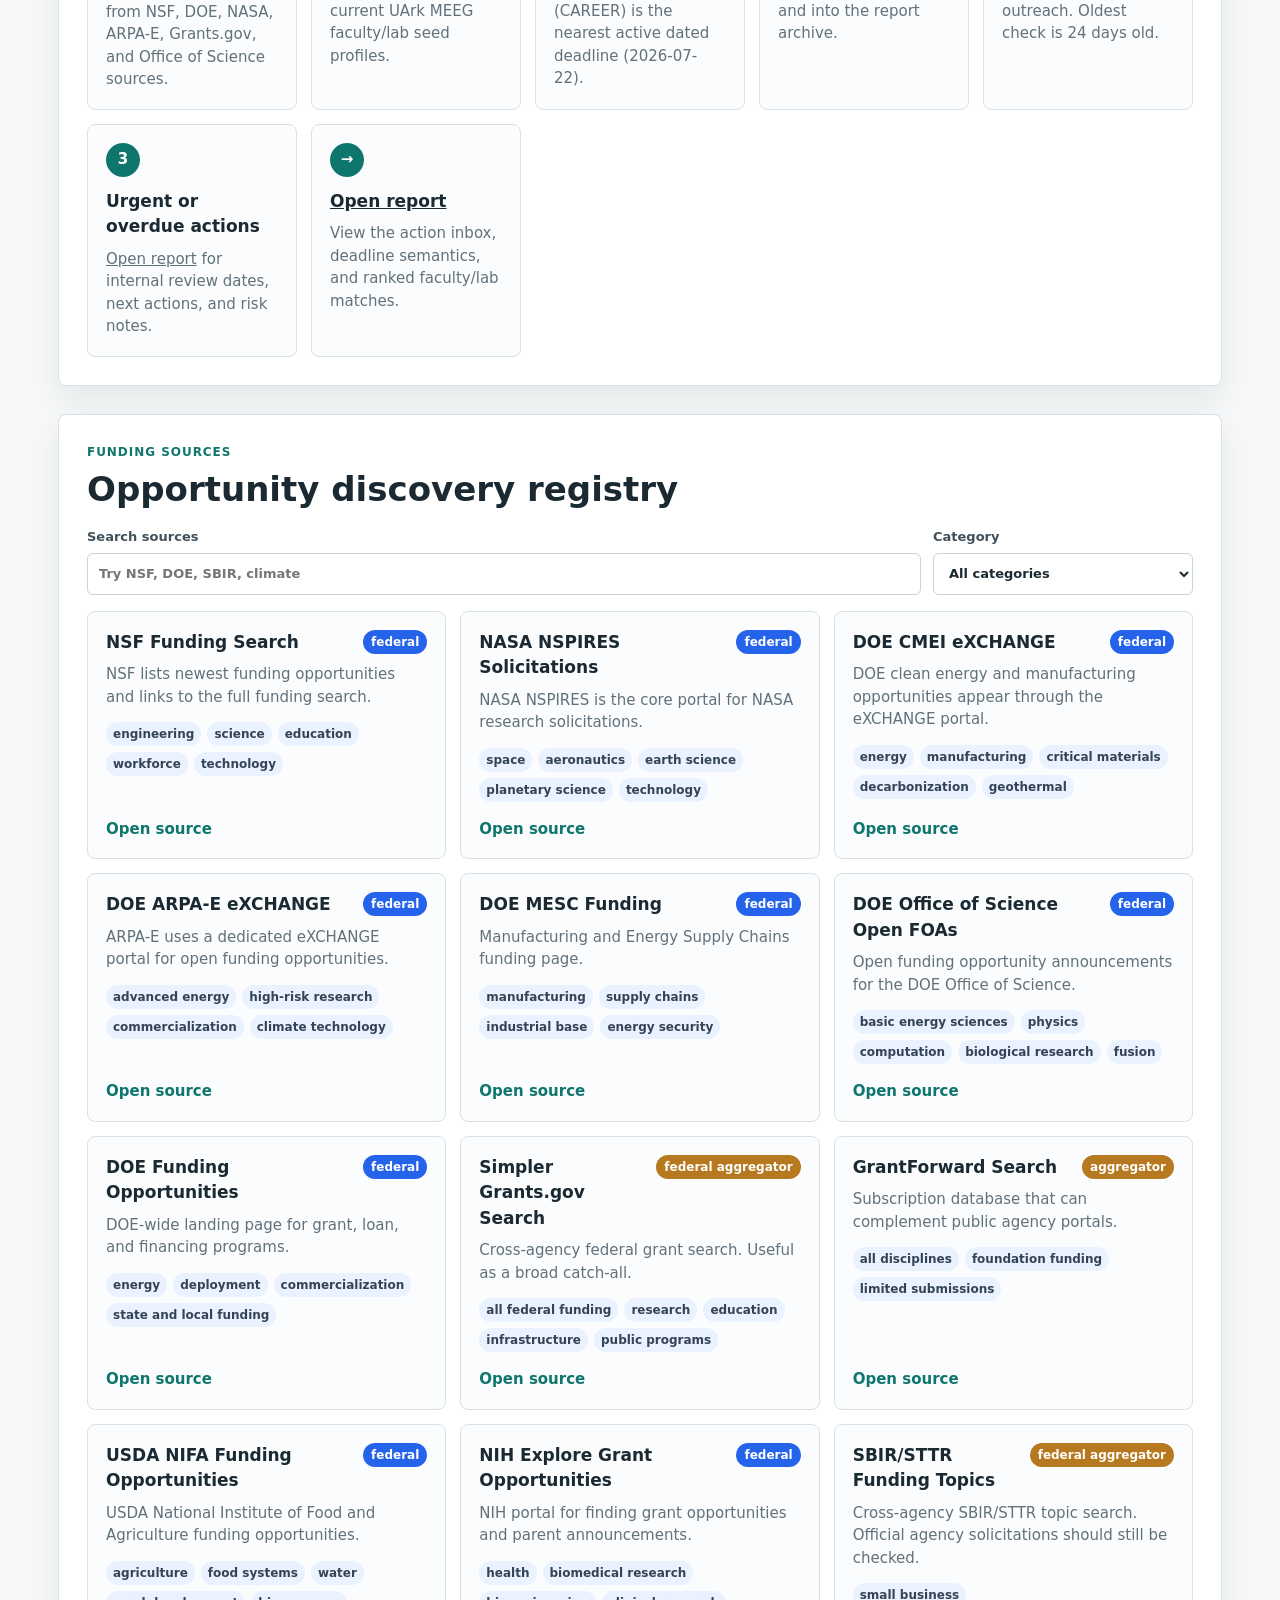
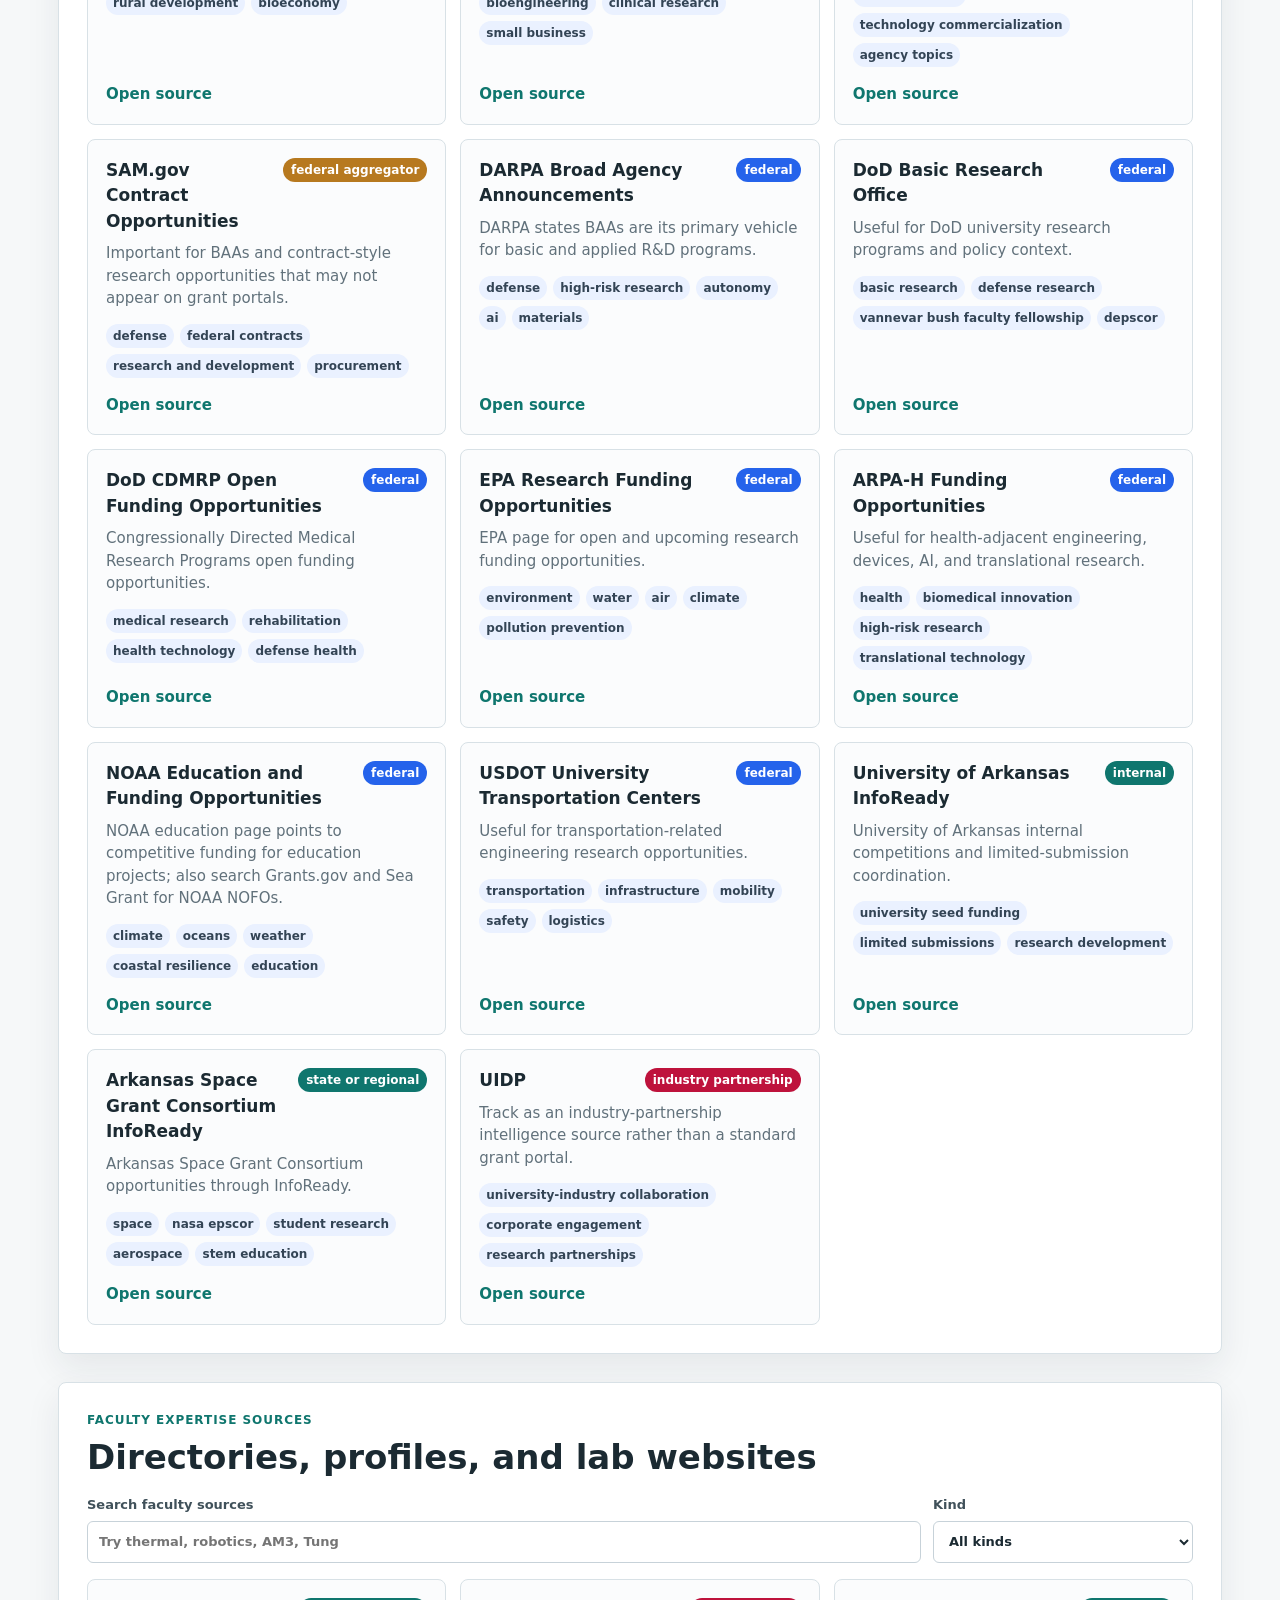
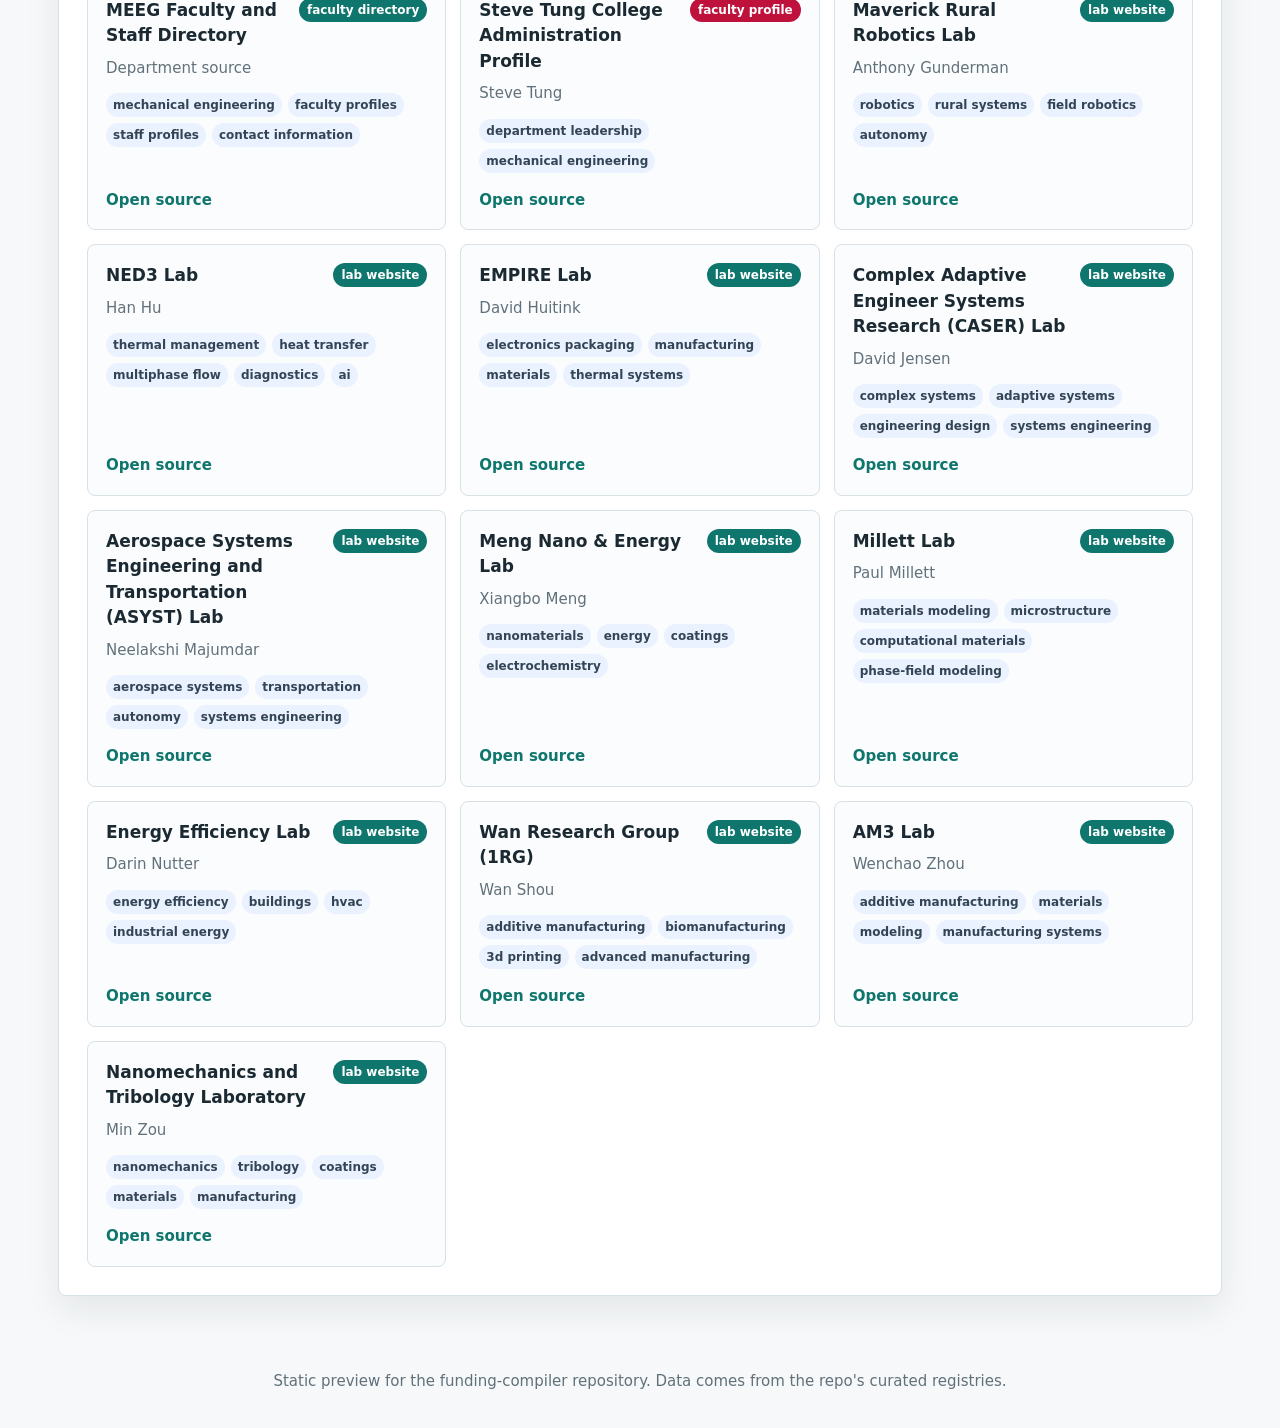
==== commit ca3670a1: "Add faculty outreach readiness gates" ====
--- a/site/index.html
+++ b/site/index.html
@@ -80,7 +80,7 @@
       <div class="section-heading">
         <p class="eyebrow">Current Screening</p>
         <h2 id="screening-title">June 11, 2026 faculty action inbox</h2>
-        <p id="screening-as-of" class="section-note">Public sponsor pages checked on 2026-06-11. Action status refreshed on 2026-07-02.</p>
+        <p id="screening-as-of" class="section-note">Public sponsor pages checked on 2026-06-11. Action status refreshed on 2026-07-05.</p>
       </div>
       <div class="flow screening-flow">
         <article>
@@ -94,7 +94,7 @@
           <p>Transparent keyword matches against the current UArk MEEG faculty/lab seed profiles.</p>
         </article>
         <article>
-          <span id="nearest-deadline-count">20</span>
+          <span id="nearest-deadline-count">17</span>
           <h3>Days to nearest active deadline</h3>
           <p id="nearest-deadline-copy">Faculty Early Career Development Program (CAREER) is the nearest active dated deadline (2026-07-22).</p>
         </article>
@@ -106,10 +106,10 @@
         <article>
           <span id="source-recheck-count">9</span>
           <h3>Need source recheck</h3>
-          <p id="source-recheck-copy">9 overdue source checks; 3 block faculty outreach. Oldest check is 21 days old.</p>
+          <p id="source-recheck-copy">9 overdue source checks; 3 block faculty outreach. Oldest check is 24 days old.</p>
         </article>
         <article>
-          <span id="urgent-action-count">0</span>
+          <span id="urgent-action-count">3</span>
           <h3>Urgent or overdue actions</h3>
           <p><a href="screenings/2026-06-11.html">Open report</a> for internal review dates, next actions, and risk notes.</p>
         </article>
--- a/site/styles.css
+++ b/site/styles.css
@@ -437,9 +437,18 @@
 }
 
 .status-pill.internal-review-overdue,
+.status-pill.outreach-blocked,
 .status-pill.past-due,
 .status-pill.urgent {
   background: var(--rose);
+}
+
+.status-pill.verify-first {
+  background: var(--gold);
+}
+
+.status-pill.ready-after-normal-review {
+  background: var(--teal);
 }
 
 .status-pill.soon {
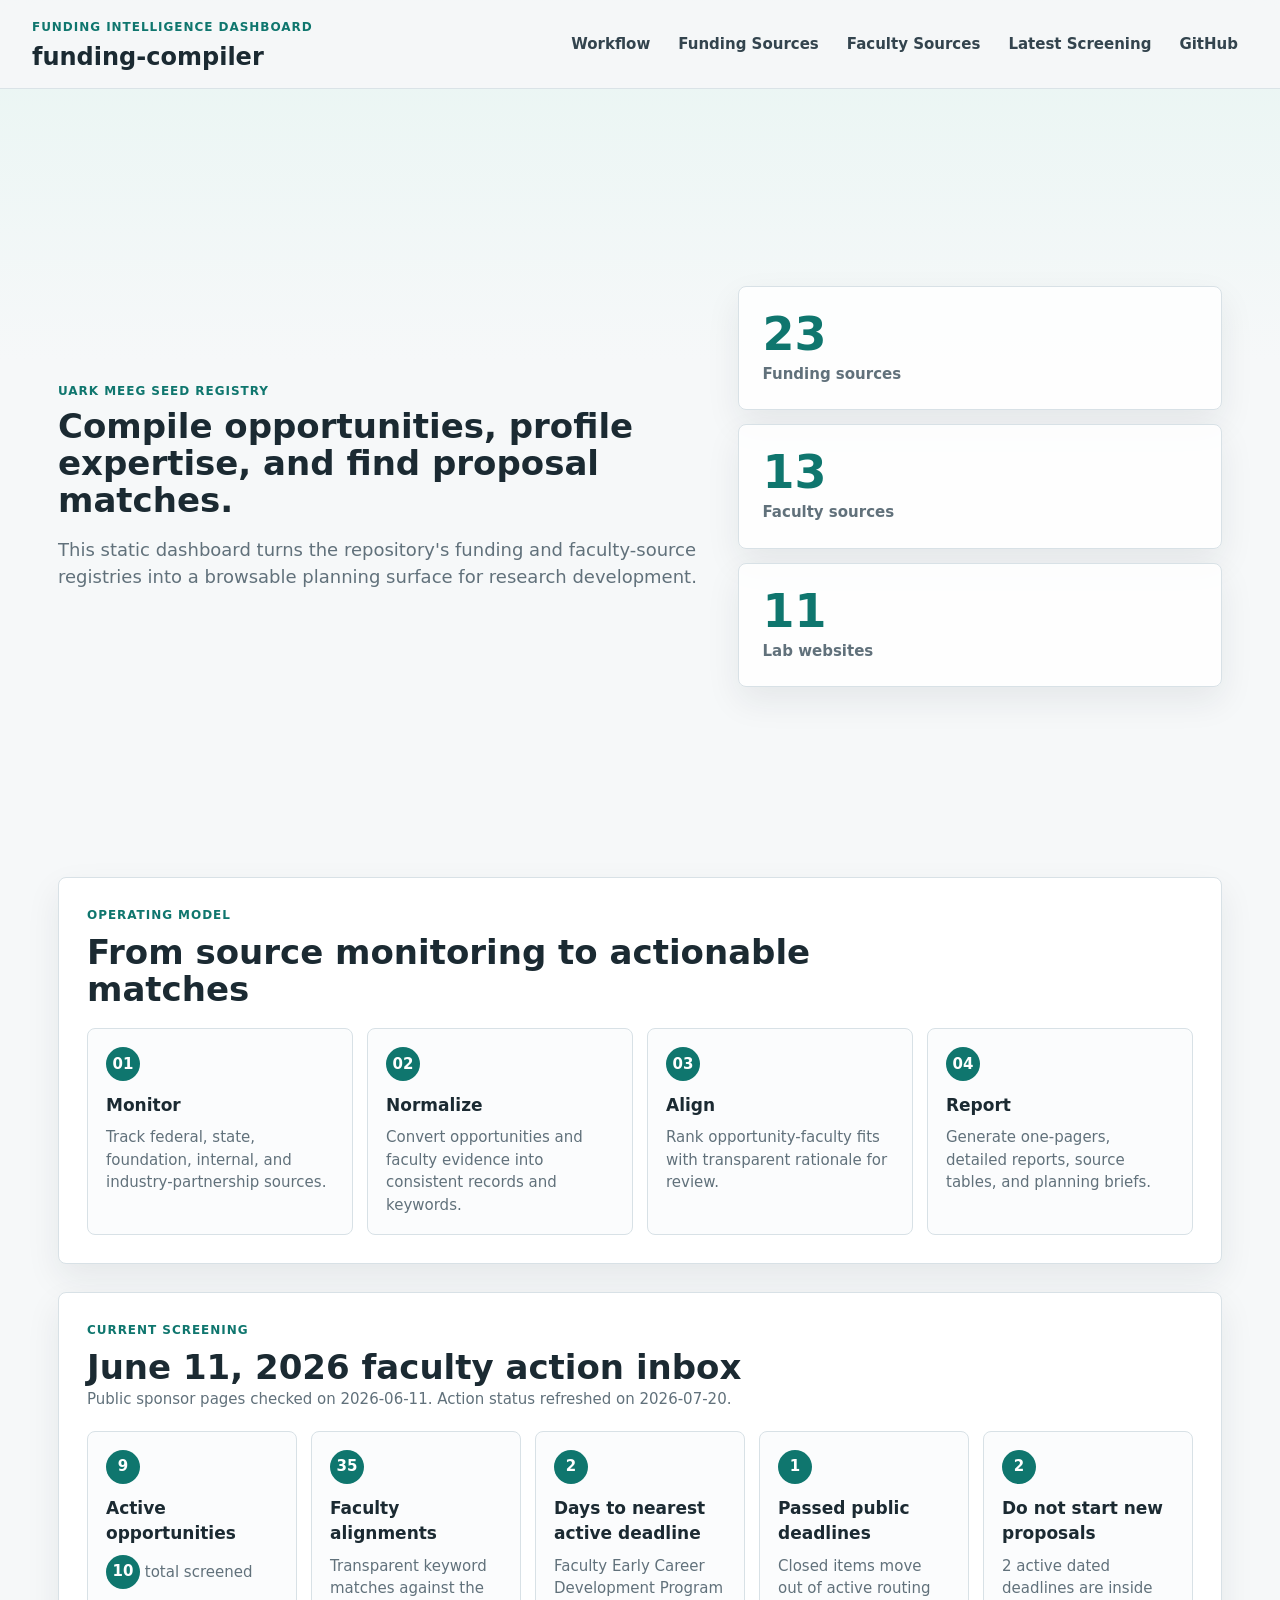
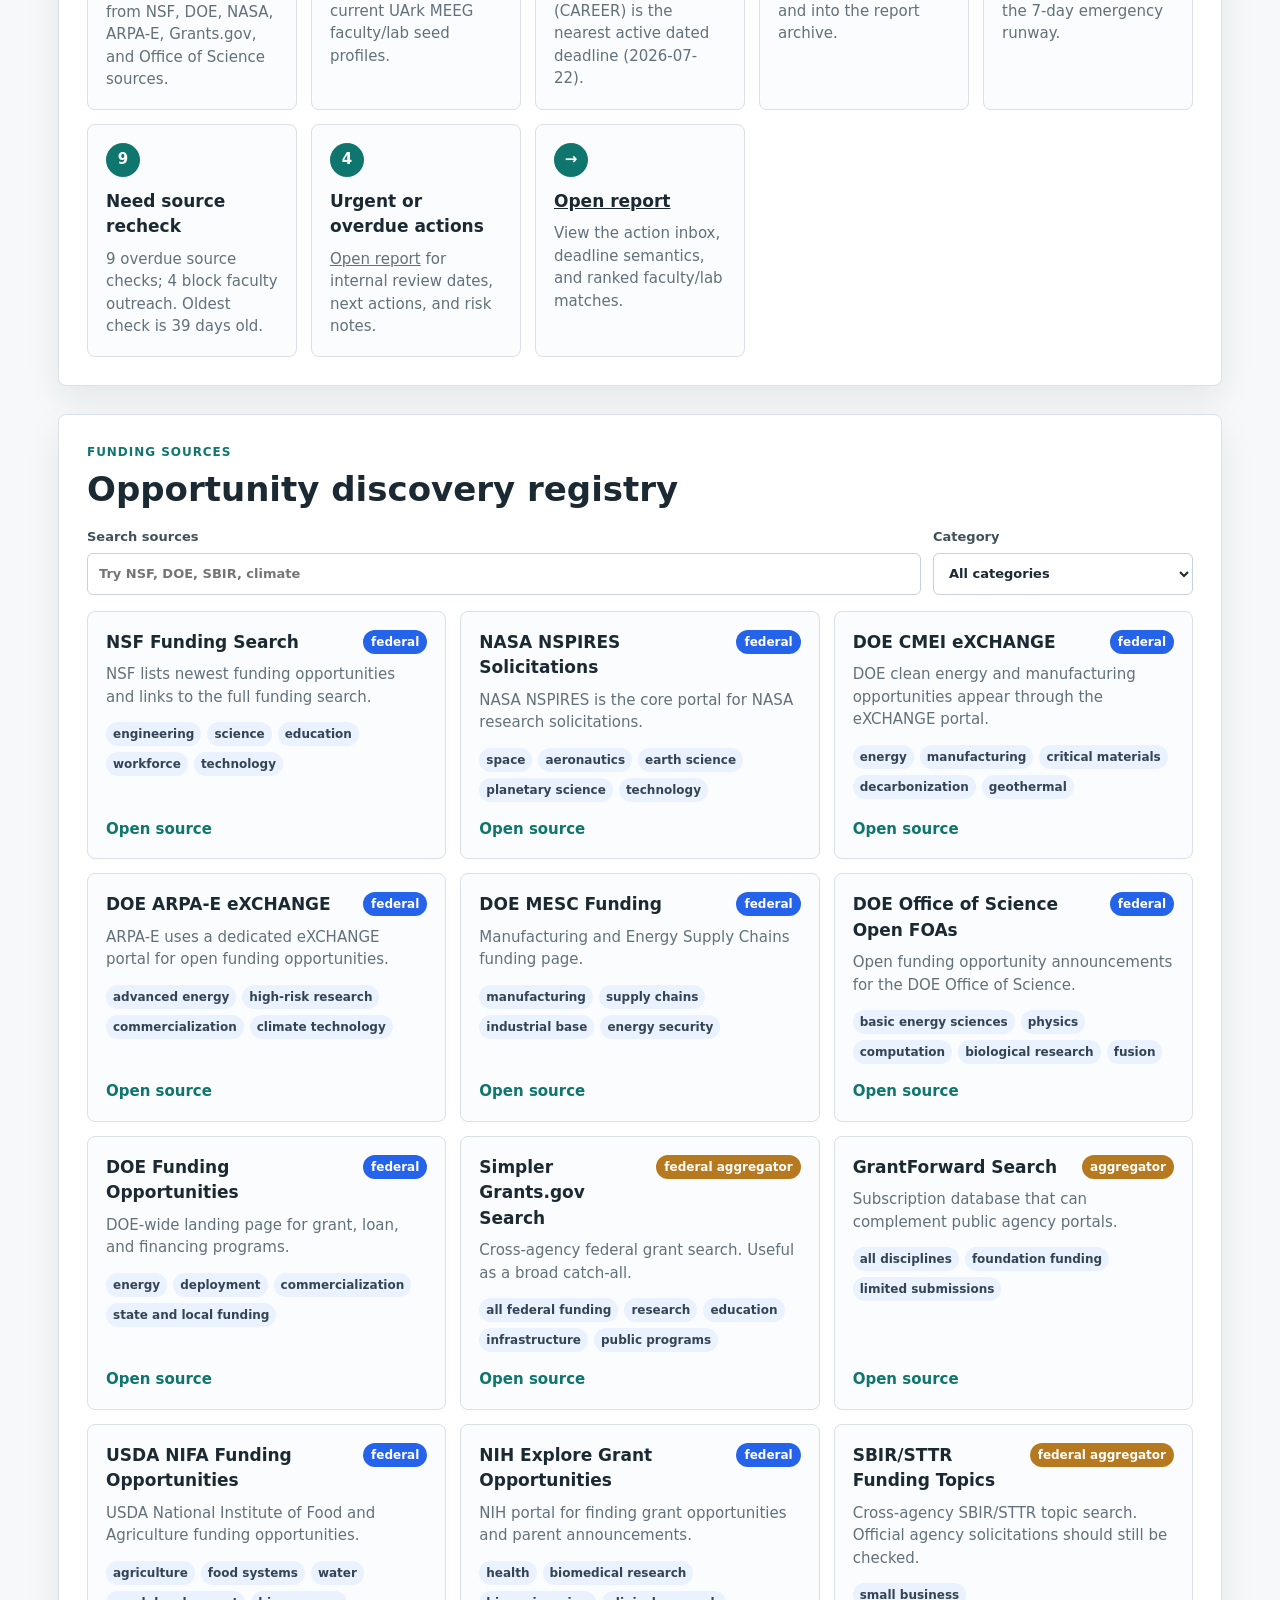
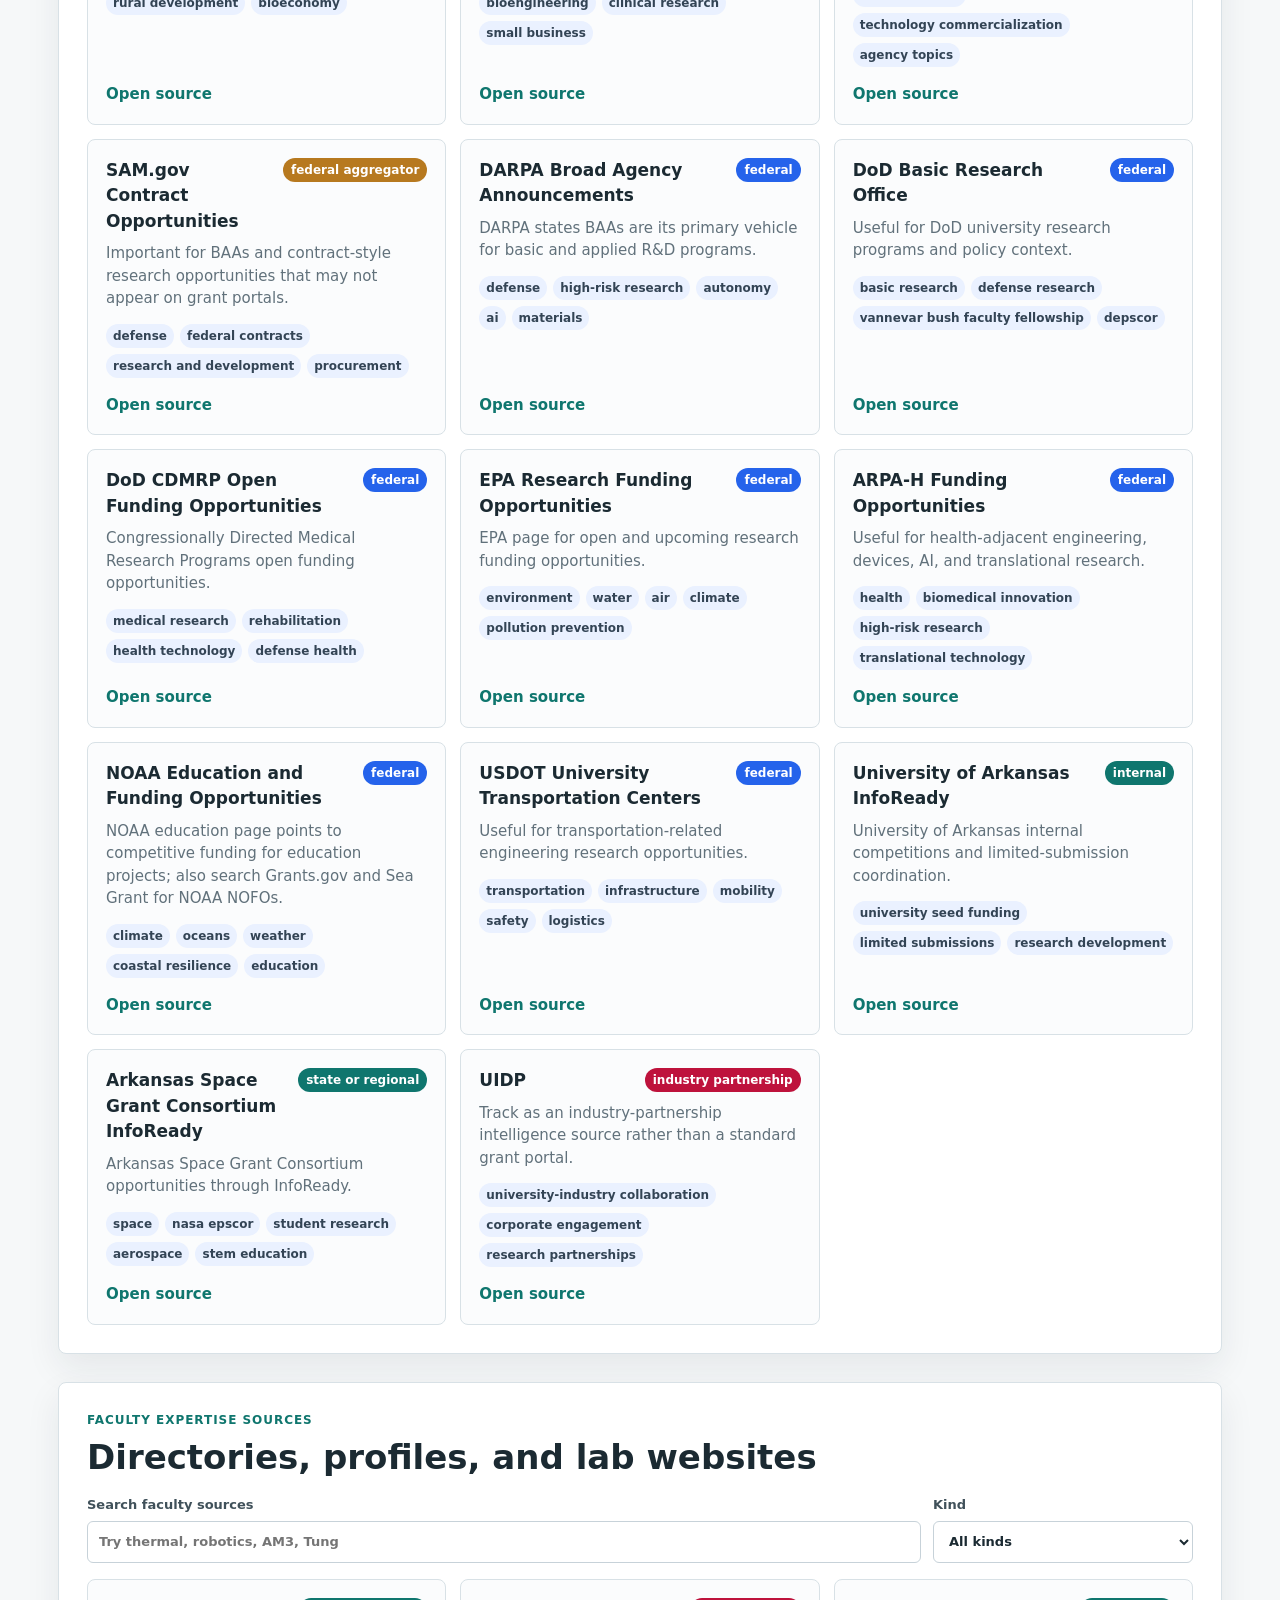
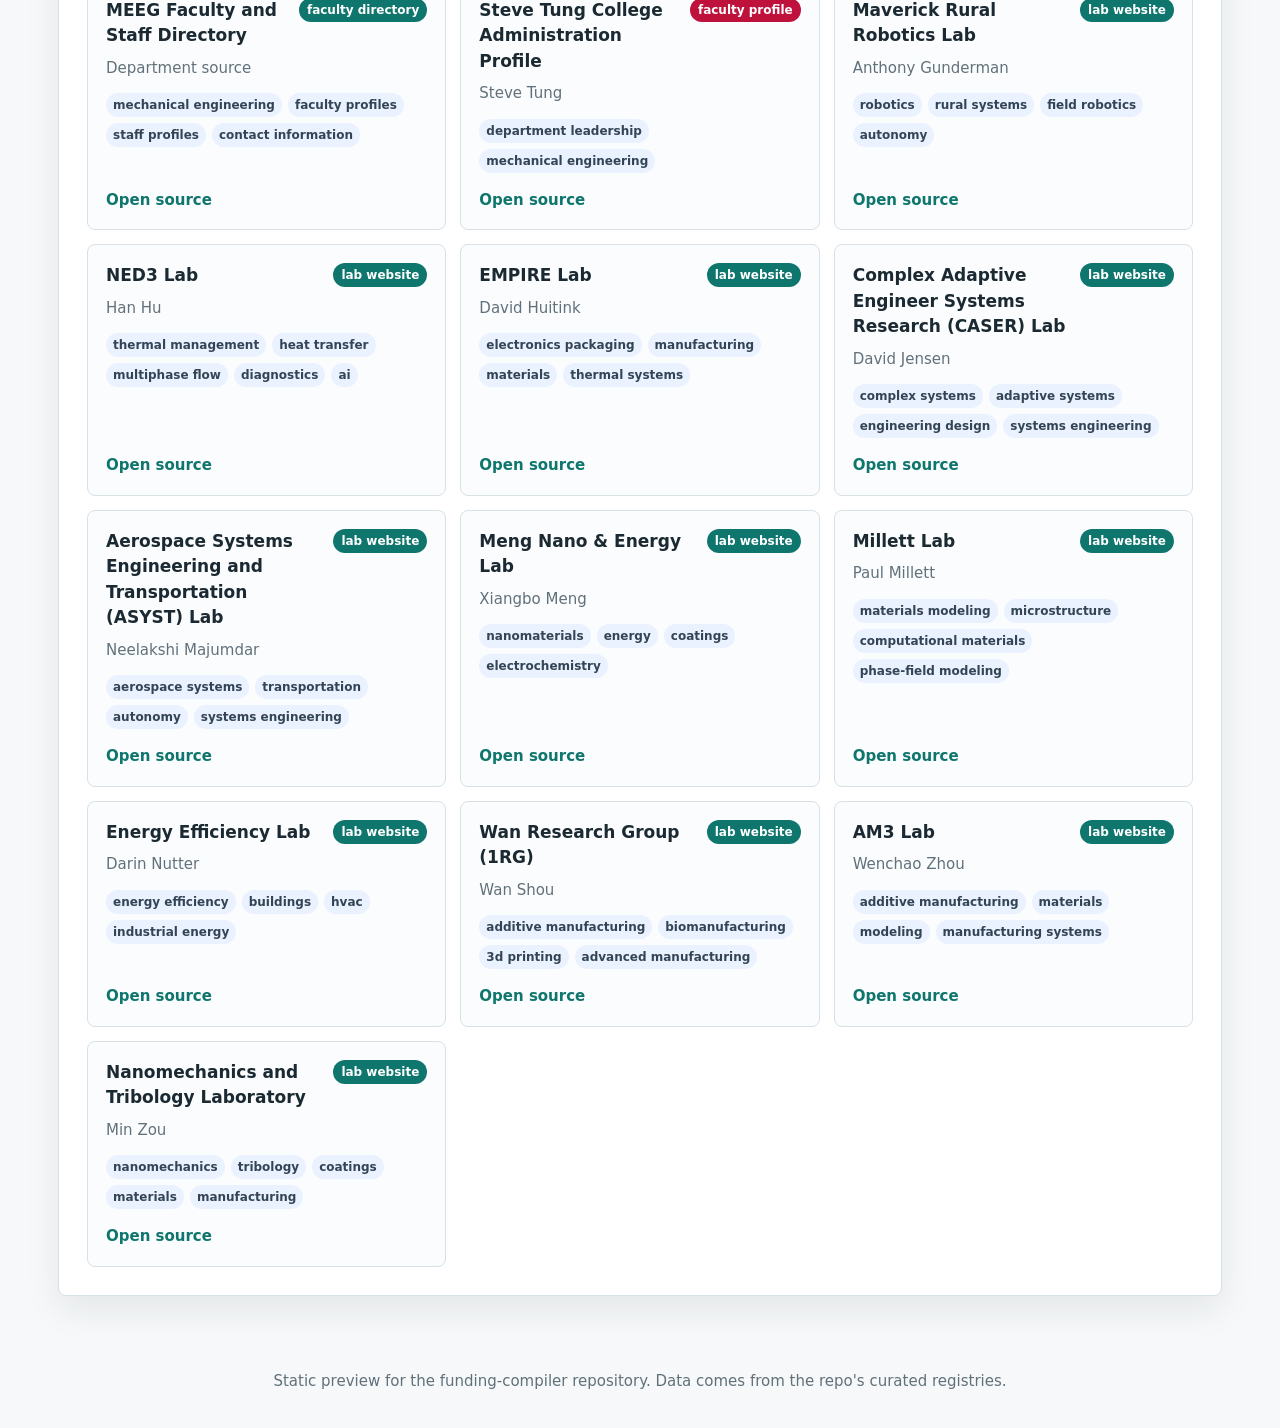
==== commit b601c32a: "Add proposal runway triage" ====
--- a/site/index.html
+++ b/site/index.html
@@ -80,7 +80,7 @@
       <div class="section-heading">
         <p class="eyebrow">Current Screening</p>
         <h2 id="screening-title">June 11, 2026 faculty action inbox</h2>
-        <p id="screening-as-of" class="section-note">Public sponsor pages checked on 2026-06-11. Action status refreshed on 2026-07-05.</p>
+        <p id="screening-as-of" class="section-note">Public sponsor pages checked on 2026-06-11. Action status refreshed on 2026-07-20.</p>
       </div>
       <div class="flow screening-flow">
         <article>
@@ -94,7 +94,7 @@
           <p>Transparent keyword matches against the current UArk MEEG faculty/lab seed profiles.</p>
         </article>
         <article>
-          <span id="nearest-deadline-count">17</span>
+          <span id="nearest-deadline-count">2</span>
           <h3>Days to nearest active deadline</h3>
           <p id="nearest-deadline-copy">Faculty Early Career Development Program (CAREER) is the nearest active dated deadline (2026-07-22).</p>
         </article>
@@ -104,9 +104,14 @@
           <p>Closed items move out of active routing and into the report archive.</p>
         </article>
         <article>
+          <span id="do-not-start-count">2</span>
+          <h3>Do not start new proposals</h3>
+          <p id="do-not-start-copy">2 active dated deadlines are inside the 7-day emergency runway.</p>
+        </article>
+        <article>
           <span id="source-recheck-count">9</span>
           <h3>Need source recheck</h3>
-          <p id="source-recheck-copy">9 overdue source checks; 3 block faculty outreach. Oldest check is 24 days old.</p>
+          <p id="source-recheck-copy">9 overdue source checks; 4 block faculty outreach. Oldest check is 39 days old.</p>
         </article>
         <article>
           <span id="urgent-action-count">3</span>
--- a/site/styles.css
+++ b/site/styles.css
@@ -437,18 +437,31 @@
 }
 
 .status-pill.internal-review-overdue,
+.status-pill.do-not-start-new-proposal,
 .status-pill.outreach-blocked,
 .status-pill.past-due,
 .status-pill.urgent {
   background: var(--rose);
 }
 
+.status-pill.blocked-until-gate-cleared,
+.status-pill.emergency-only {
+  background: var(--rose);
+}
+
+.status-pill.expedited-go-no-go,
 .status-pill.verify-first {
   background: var(--gold);
 }
 
+.status-pill.normal-planning,
 .status-pill.ready-after-normal-review {
   background: var(--teal);
+}
+
+.status-pill.standing-program,
+.status-pill.verify-before-planning {
+  background: #5b6472;
 }
 
 .status-pill.soon {
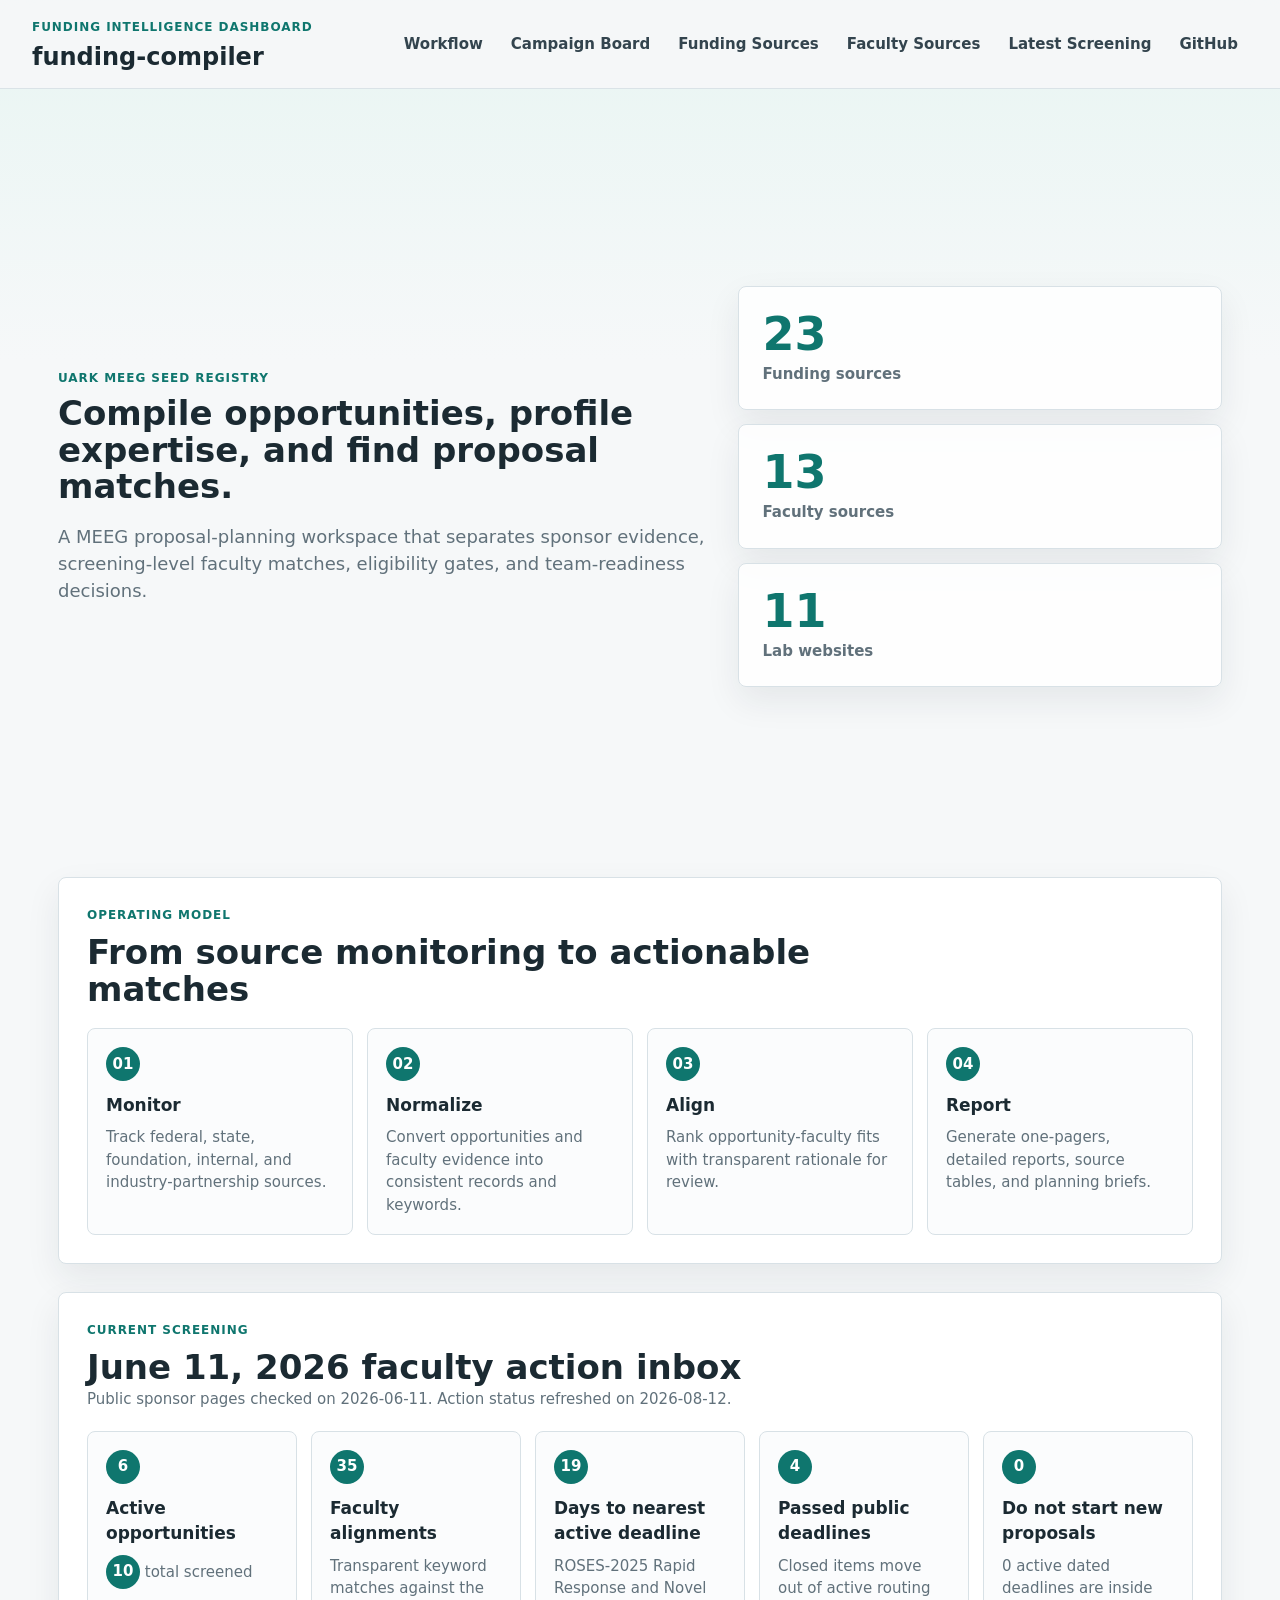
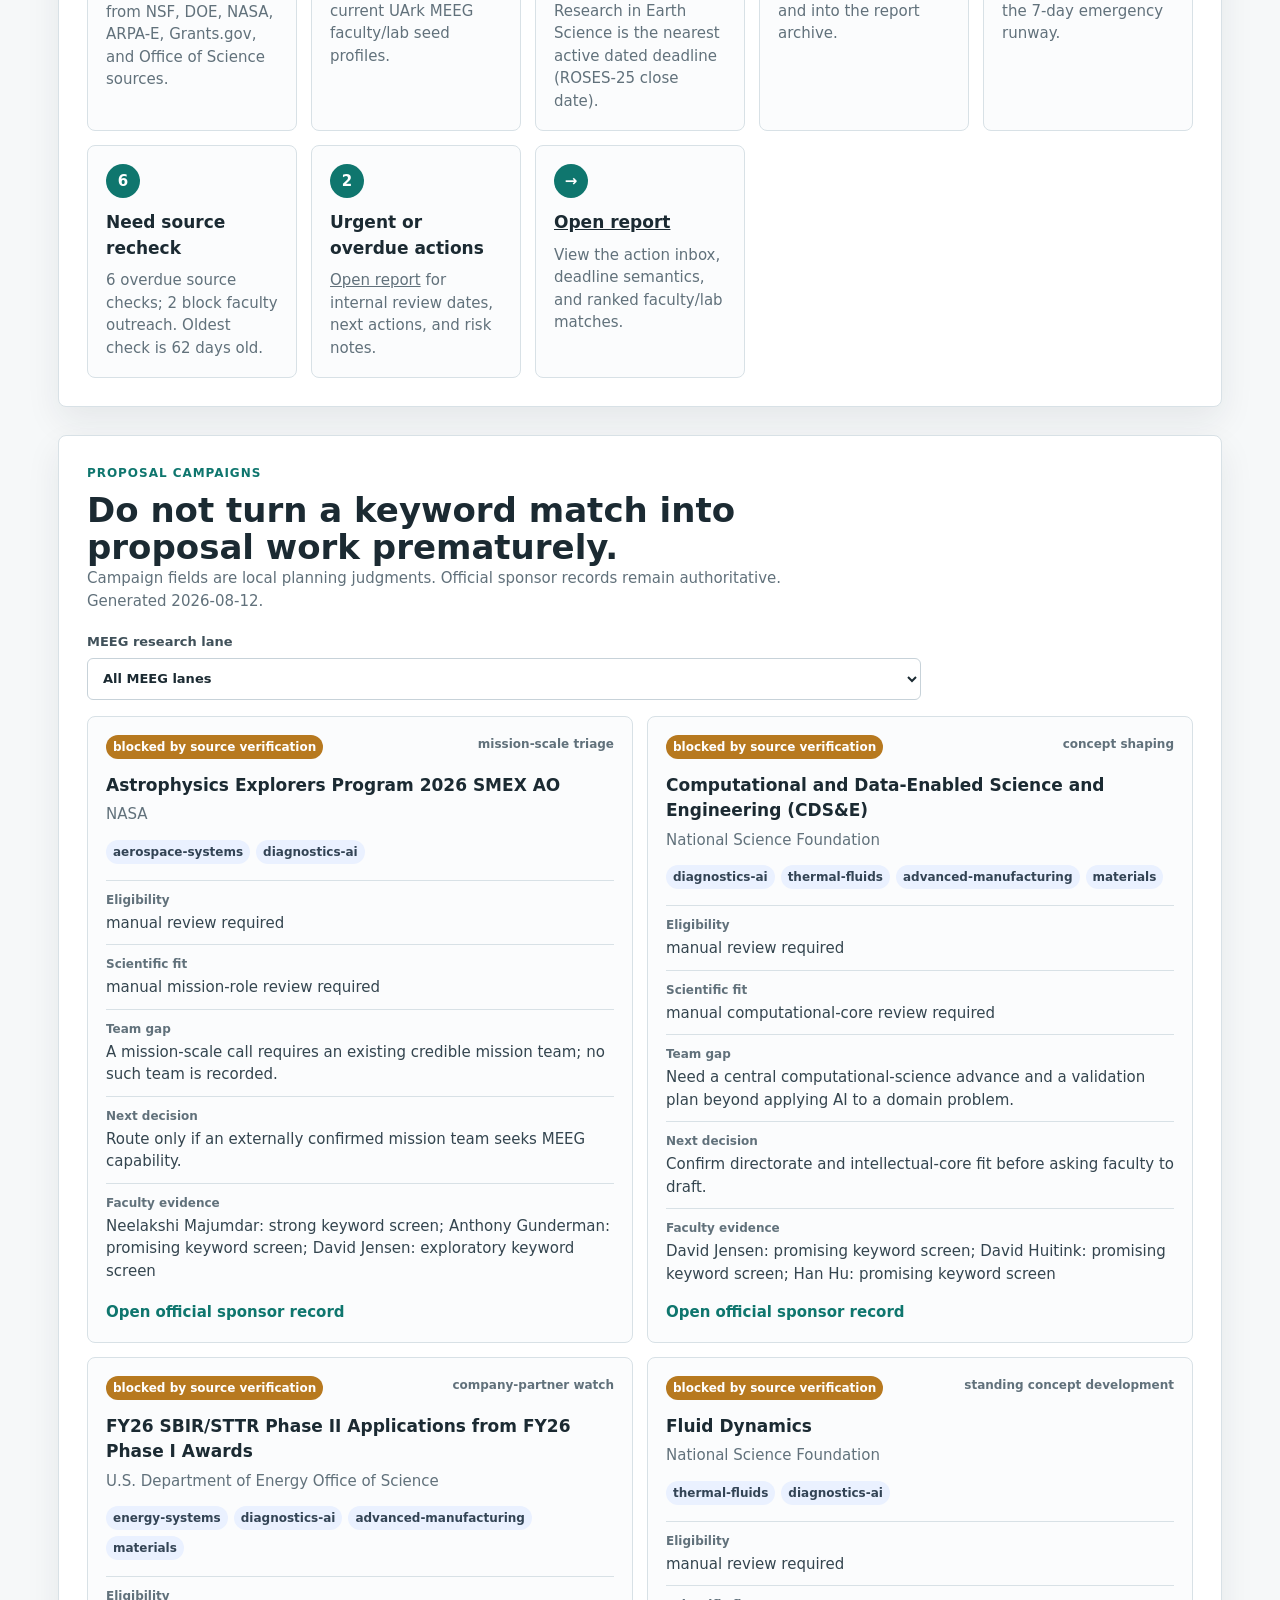
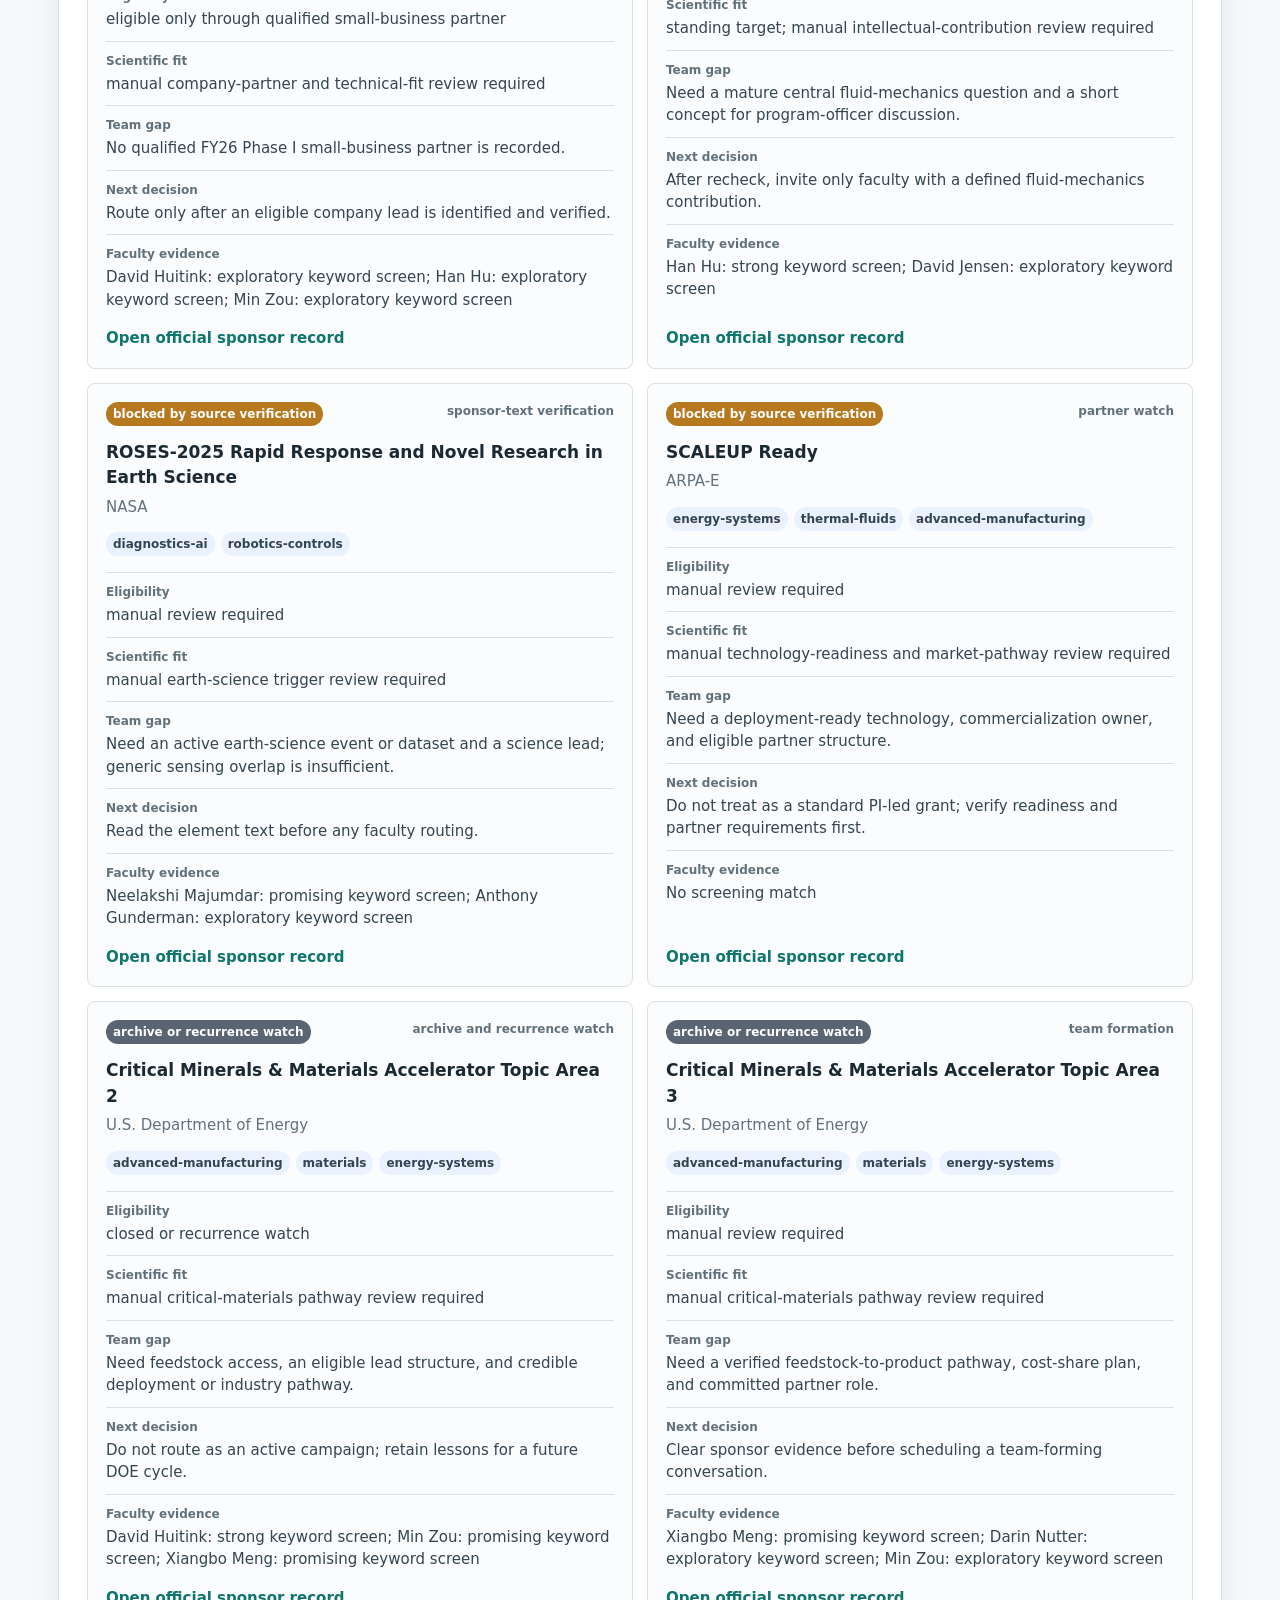
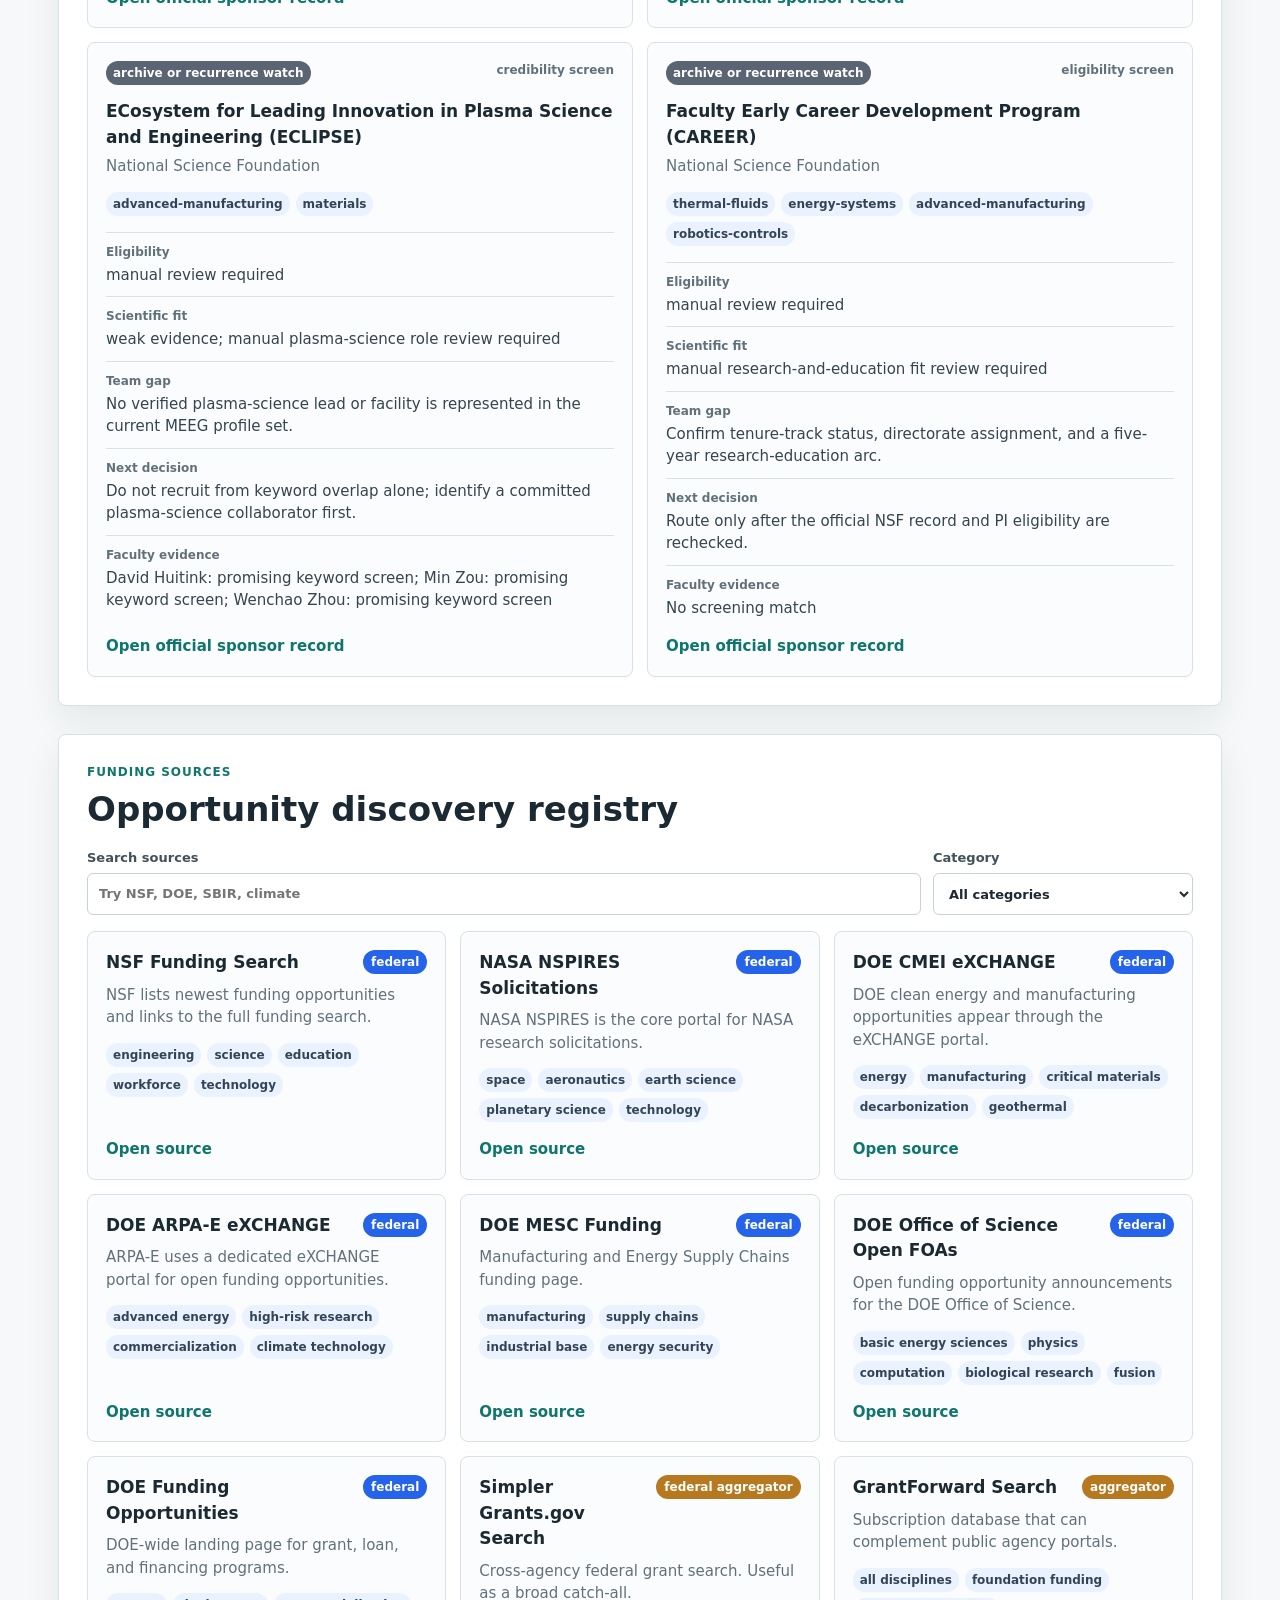
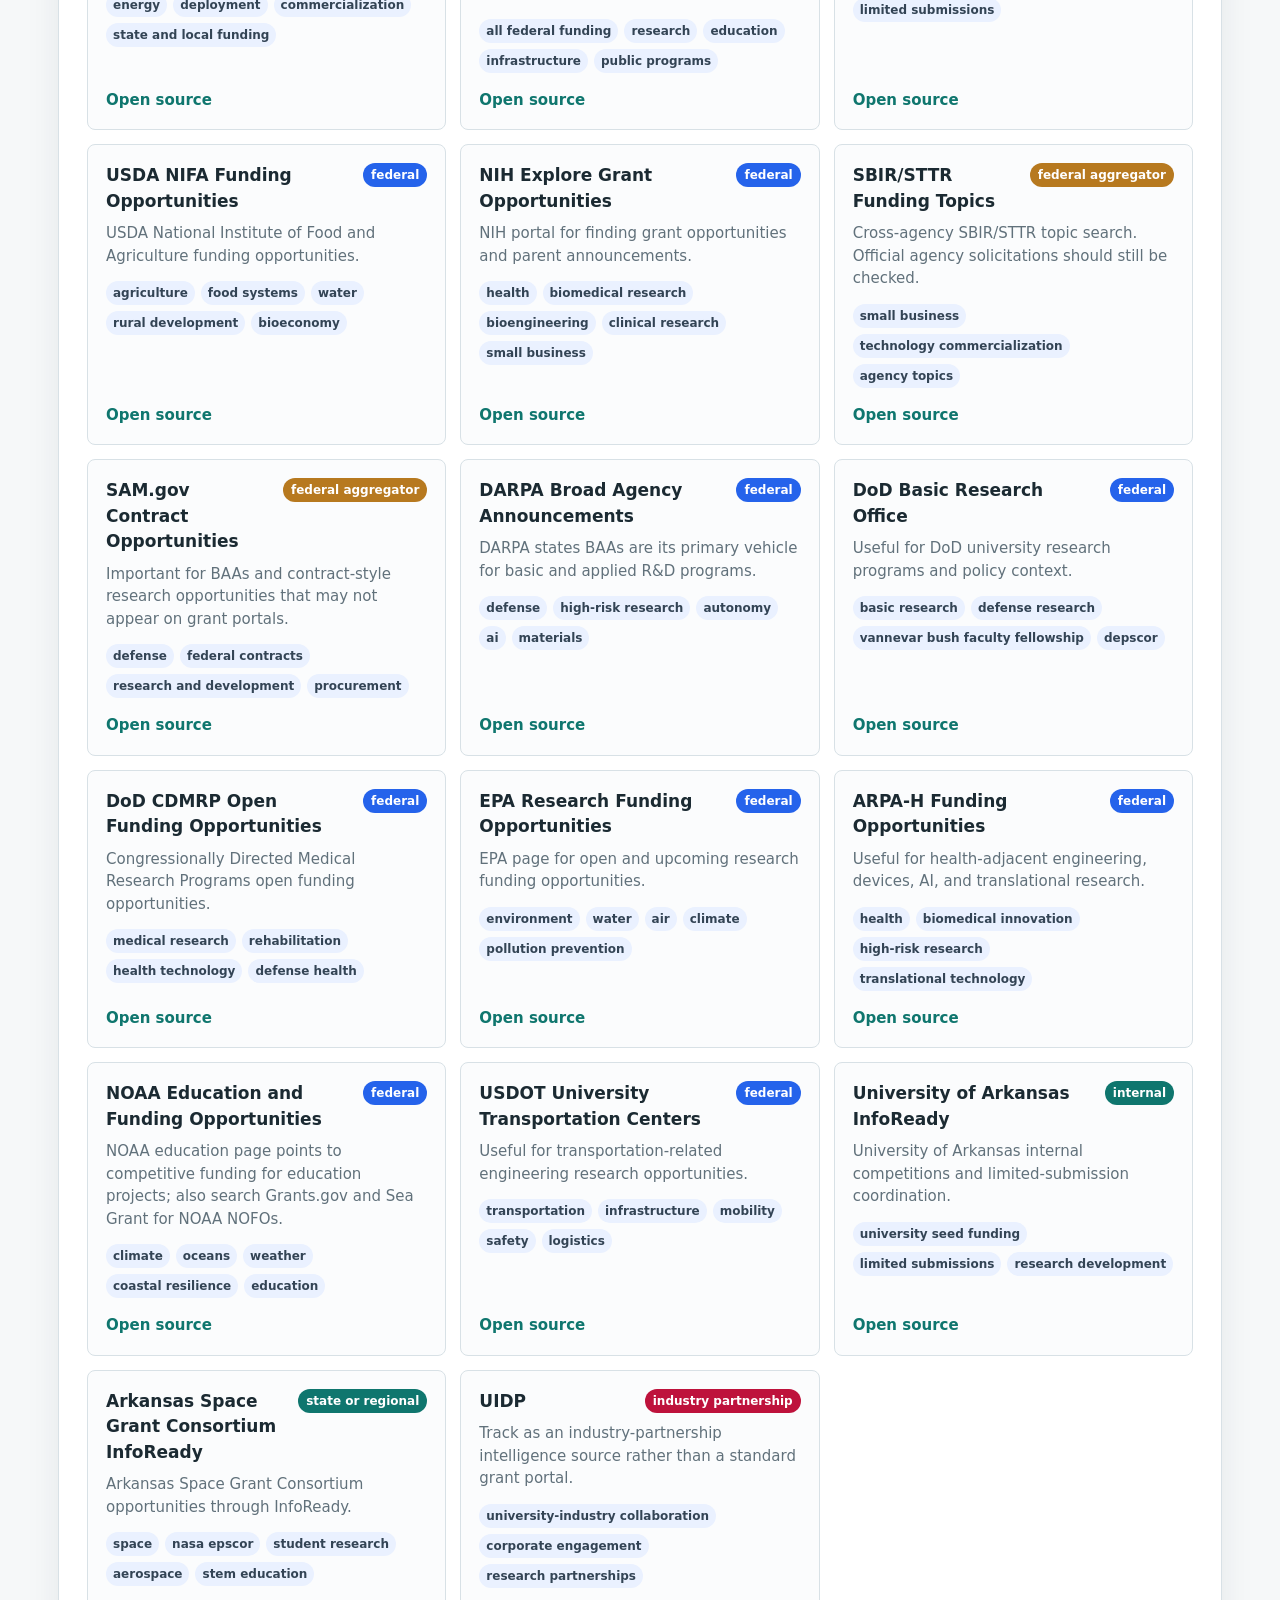
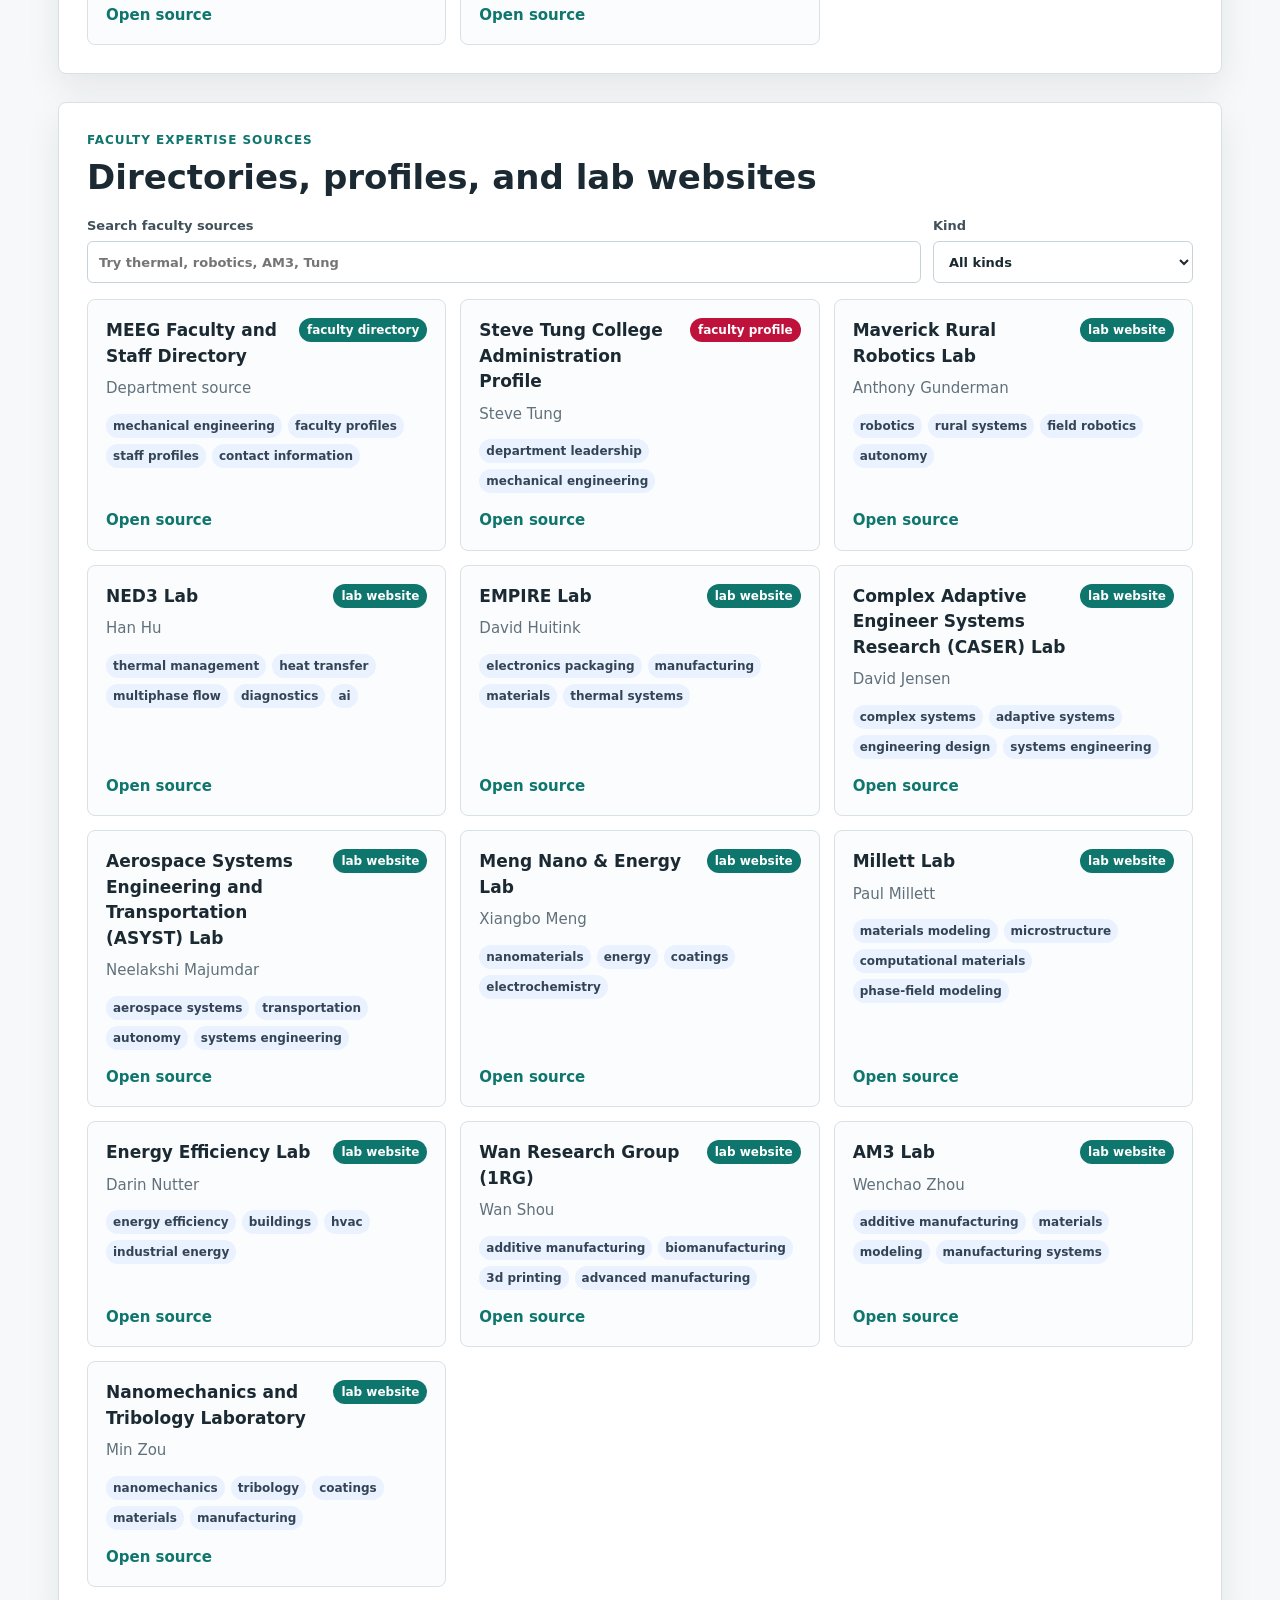
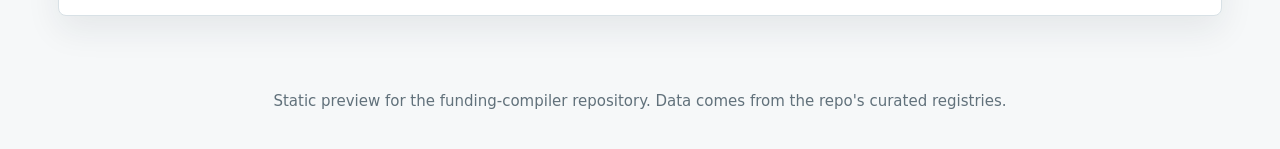
==== commit e5709c38: "Add proposal campaign decision board" ====
--- a/site/index.html
+++ b/site/index.html
@@ -15,6 +15,7 @@
     </div>
     <nav aria-label="Primary navigation">
       <a href="#workflow">Workflow</a>
+      <a href="#campaigns">Campaign Board</a>
       <a href="#sources">Funding Sources</a>
       <a href="#faculty">Faculty Sources</a>
       <a href="screenings/2026-06-11.html">Latest Screening</a>
@@ -28,7 +29,7 @@
         <p class="eyebrow">UArk MEEG seed registry</p>
         <h2 id="overview-title">Compile opportunities, profile expertise, and find proposal matches.</h2>
         <p>
-          This static dashboard turns the repository's funding and faculty-source registries into a browsable planning surface for research development.
+          A MEEG proposal-planning workspace that separates sponsor evidence, screening-level faculty matches, eligibility gates, and team-readiness decisions.
         </p>
       </div>
       <div class="metrics" aria-label="Registry summary">
@@ -126,6 +127,21 @@
       </div>
     </section>
 
+    <section id="campaigns" class="panel" aria-labelledby="campaigns-title">
+      <div class="section-heading">
+        <p class="eyebrow">Proposal Campaigns</p>
+        <h2 id="campaigns-title">Do not turn a keyword match into proposal work prematurely.</h2>
+        <p id="campaign-note" class="section-note">Loading local campaign judgments and sponsor-evidence gates.</p>
+      </div>
+      <div class="toolbar">
+        <label>
+          <span>MEEG research lane</span>
+          <select id="campaign-lane"></select>
+        </label>
+      </div>
+      <div id="campaign-board" class="campaign-grid" aria-live="polite"></div>
+    </section>
+
     <section id="sources" class="panel" aria-labelledby="sources-title">
       <div class="section-heading">
         <p class="eyebrow">Funding Sources</p>
--- a/site/styles.css
+++ b/site/styles.css
@@ -339,6 +339,77 @@
   background: #fbfcfd;
 }
 
+.campaign-grid {
+  display: grid;
+  grid-template-columns: repeat(2, minmax(0, 1fr));
+  gap: 14px;
+}
+
+.campaign-card {
+  display: flex;
+  flex-direction: column;
+  min-width: 0;
+  padding: 18px;
+  border: 1px solid var(--line);
+  border-radius: 8px;
+  background: #fbfcfd;
+}
+
+.campaign-card header {
+  display: flex;
+  justify-content: space-between;
+  gap: 10px;
+  color: var(--muted);
+  font-size: 12px;
+  font-weight: 750;
+}
+
+.campaign-card h3 {
+  margin-top: 14px;
+}
+
+.campaign-sponsor {
+  margin-top: 5px;
+  color: var(--muted);
+}
+
+.campaign-state {
+  padding: 3px 7px;
+  border-radius: 999px;
+  color: #fff;
+  background: var(--gold);
+}
+
+.campaign-state.ready-for-faculty-decision {
+  background: var(--teal);
+}
+
+.campaign-state.archive-or-recurrence-watch {
+  background: #5b6472;
+}
+
+.campaign-card dl {
+  display: grid;
+  gap: 10px;
+  margin: 16px 0 0;
+}
+
+.campaign-card dl div {
+  padding-top: 10px;
+  border-top: 1px solid var(--line);
+}
+
+.campaign-card dt {
+  color: var(--muted);
+  font-size: 12px;
+  font-weight: 800;
+}
+
+.campaign-card dd {
+  margin: 3px 0 0;
+  color: #34454f;
+}
+
 .notice {
   margin-top: 18px;
   padding: 16px 18px;
@@ -548,6 +619,7 @@
   .overview,
   .flow,
   .cards,
+  .campaign-grid,
   .summary-grid,
   .faculty-briefs {
     grid-template-columns: 1fr 1fr;
@@ -587,6 +659,7 @@
   .flow,
   .toolbar,
   .cards,
+  .campaign-grid,
   .summary-grid,
   .faculty-briefs {
     grid-template-columns: 1fr;
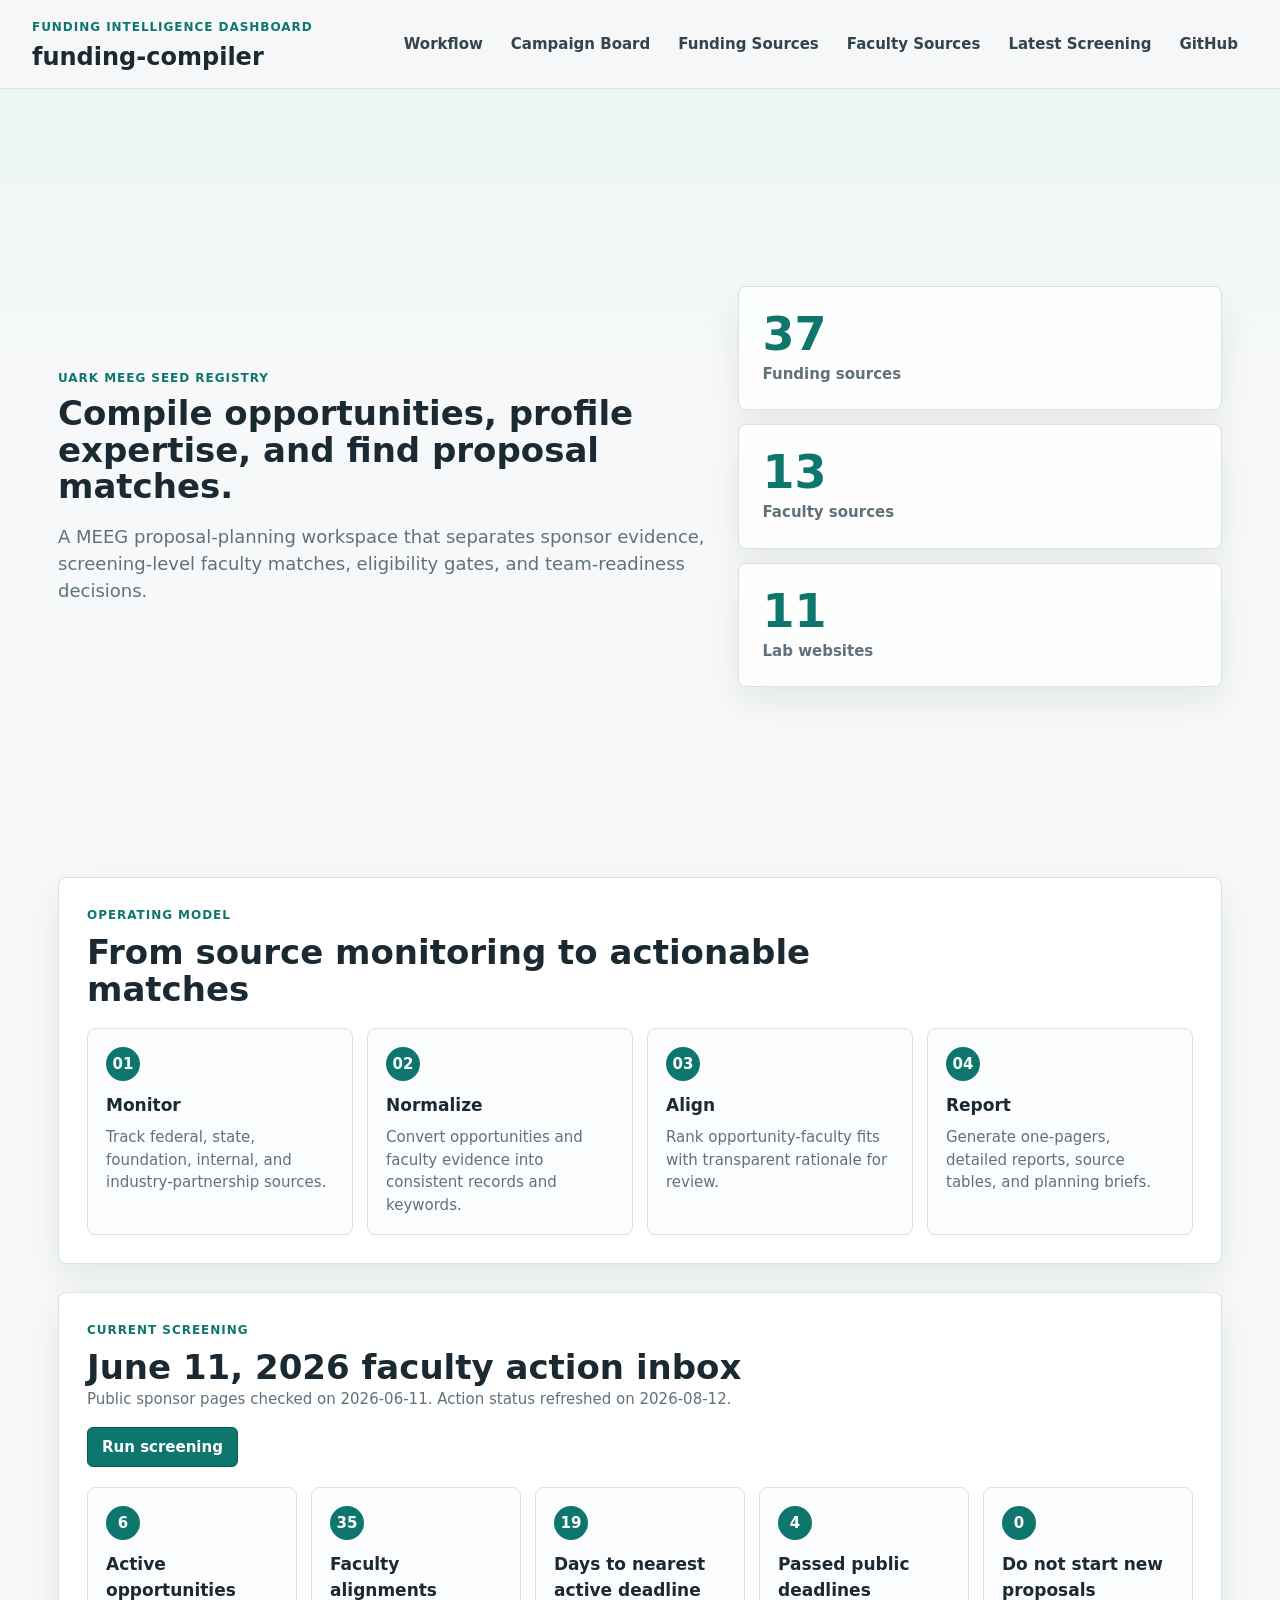
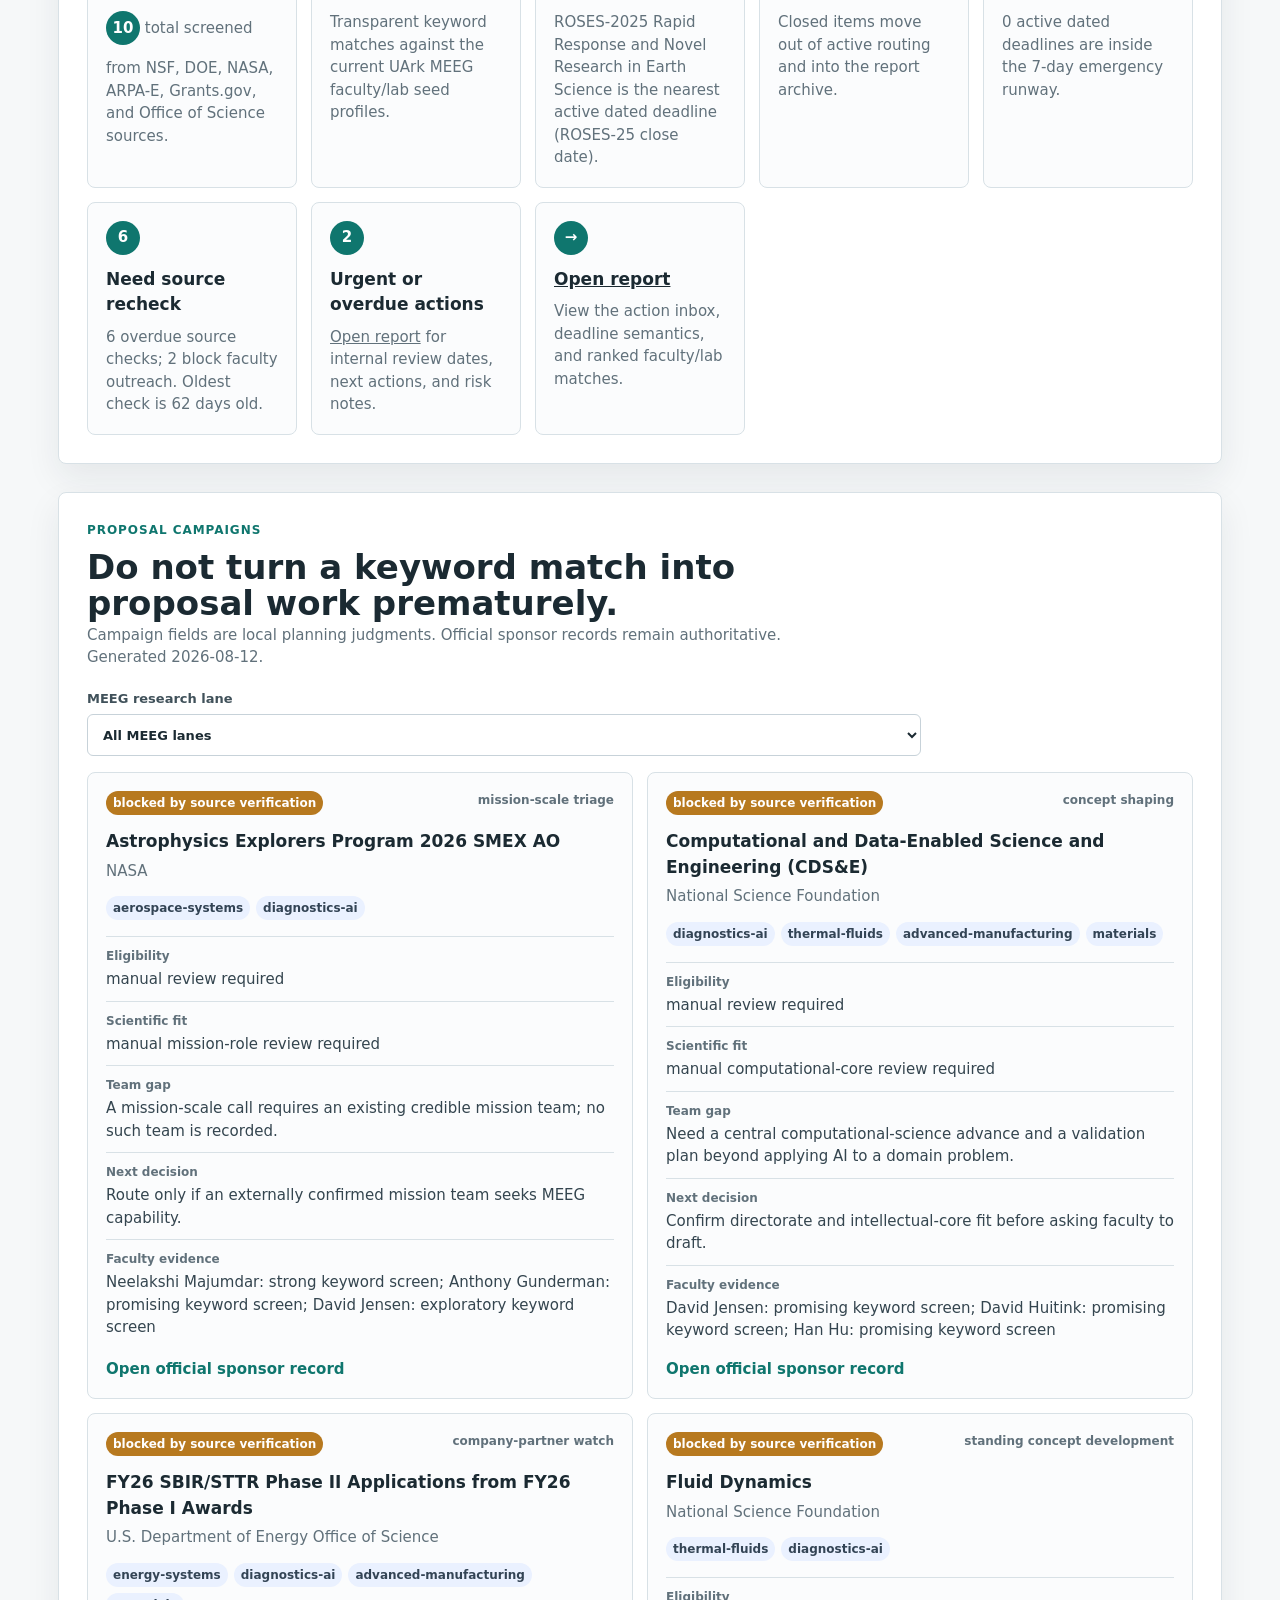
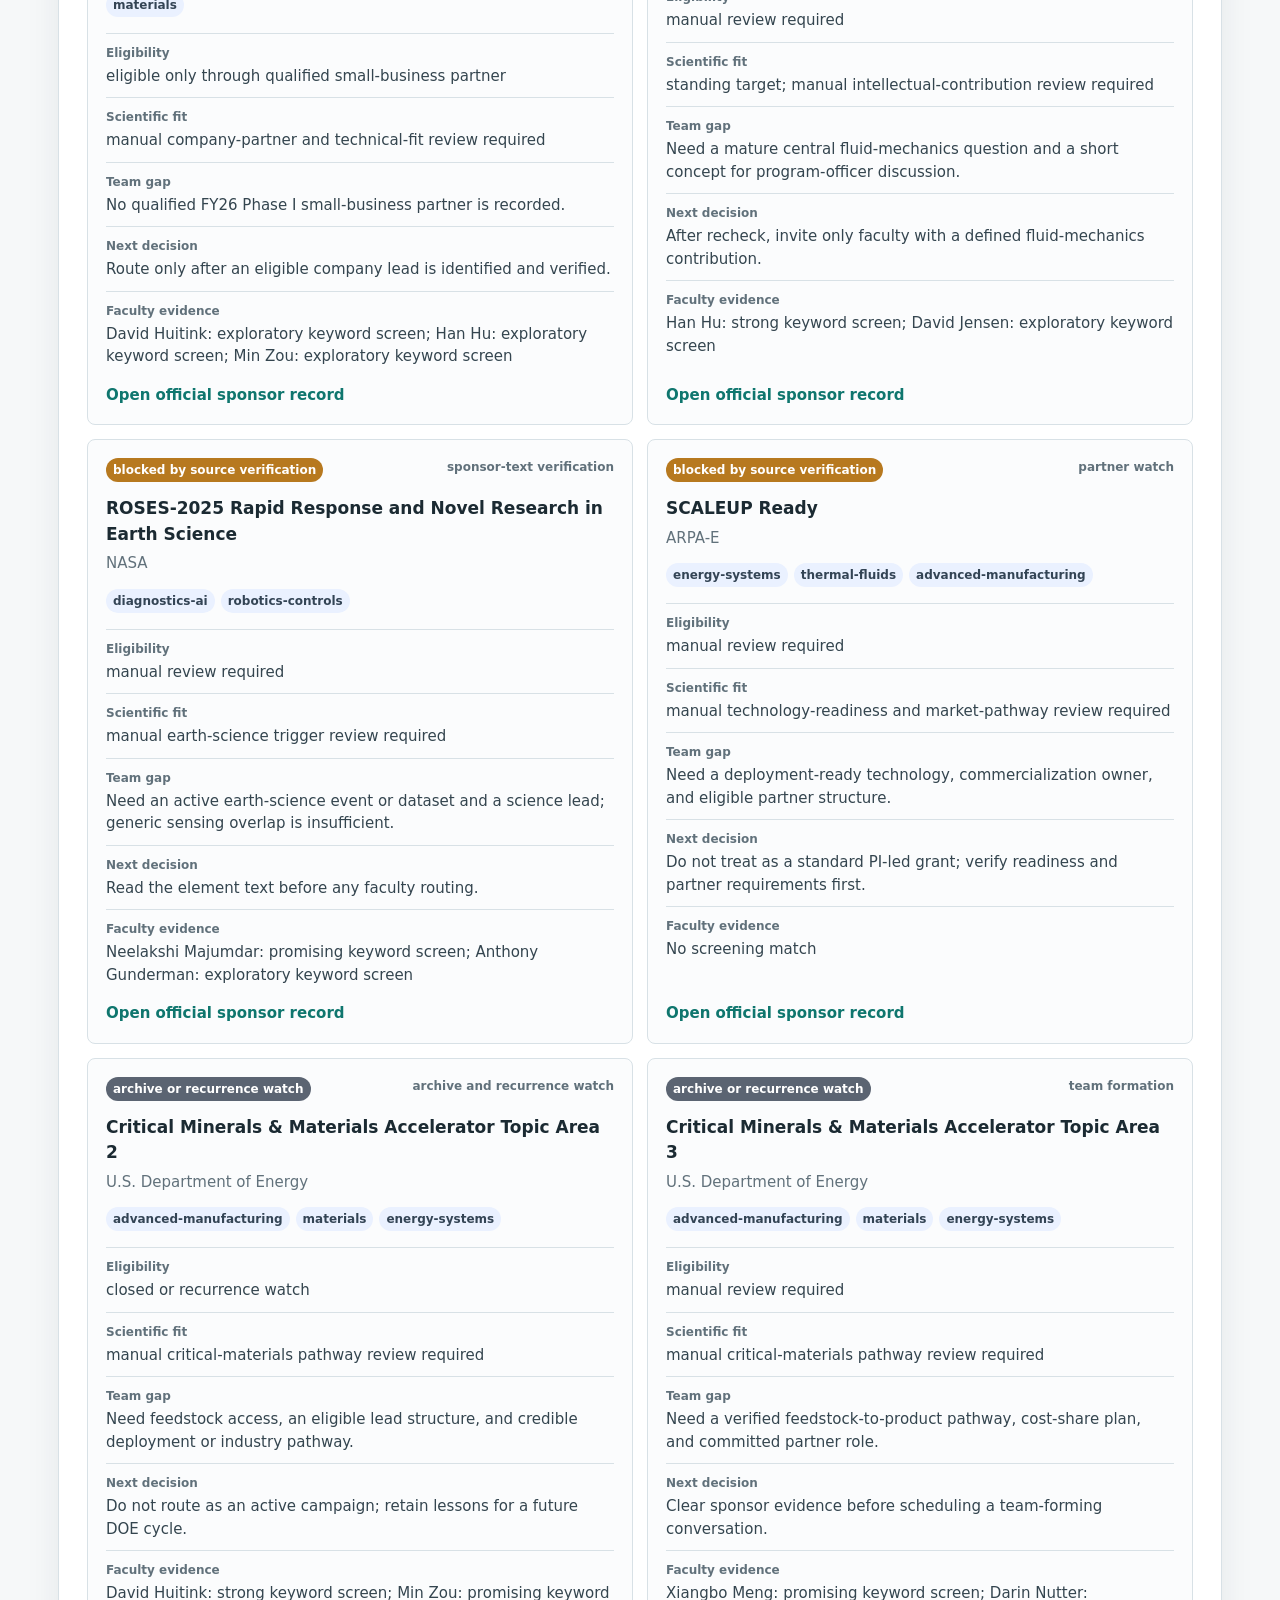
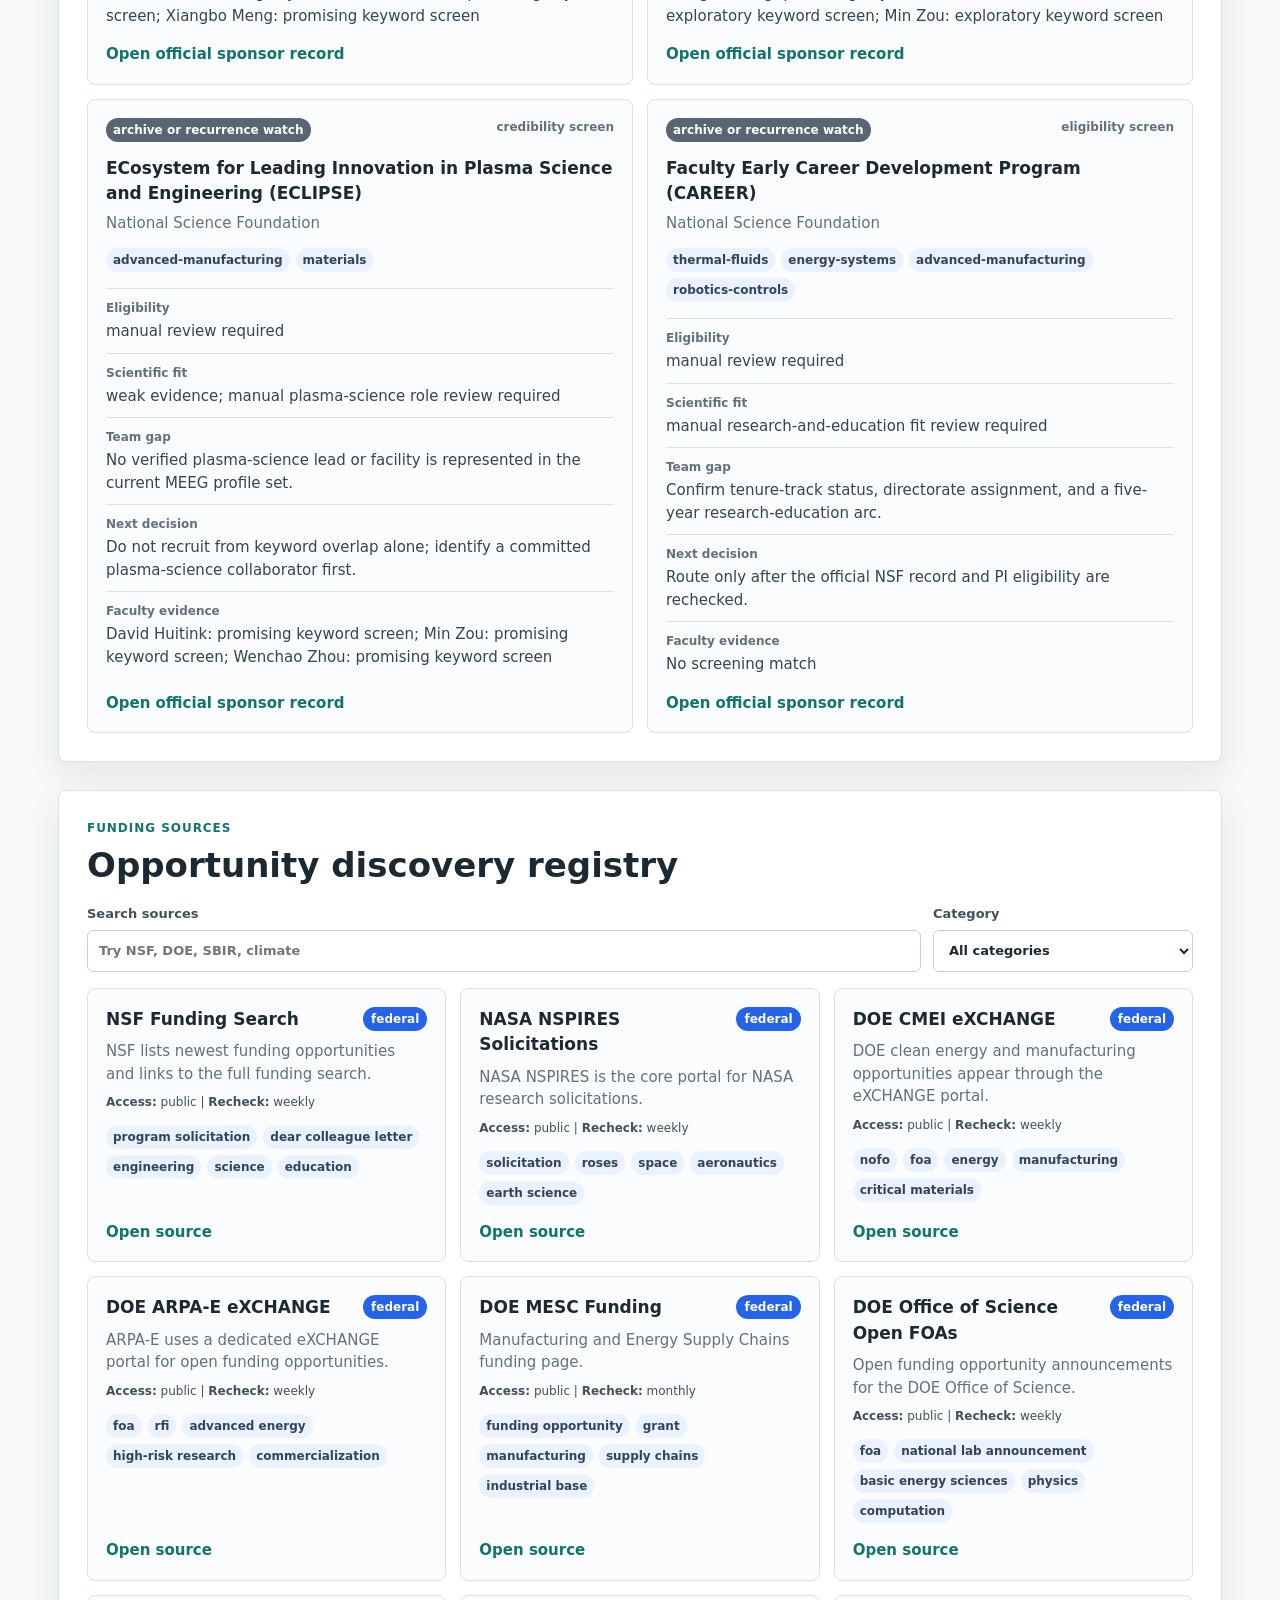
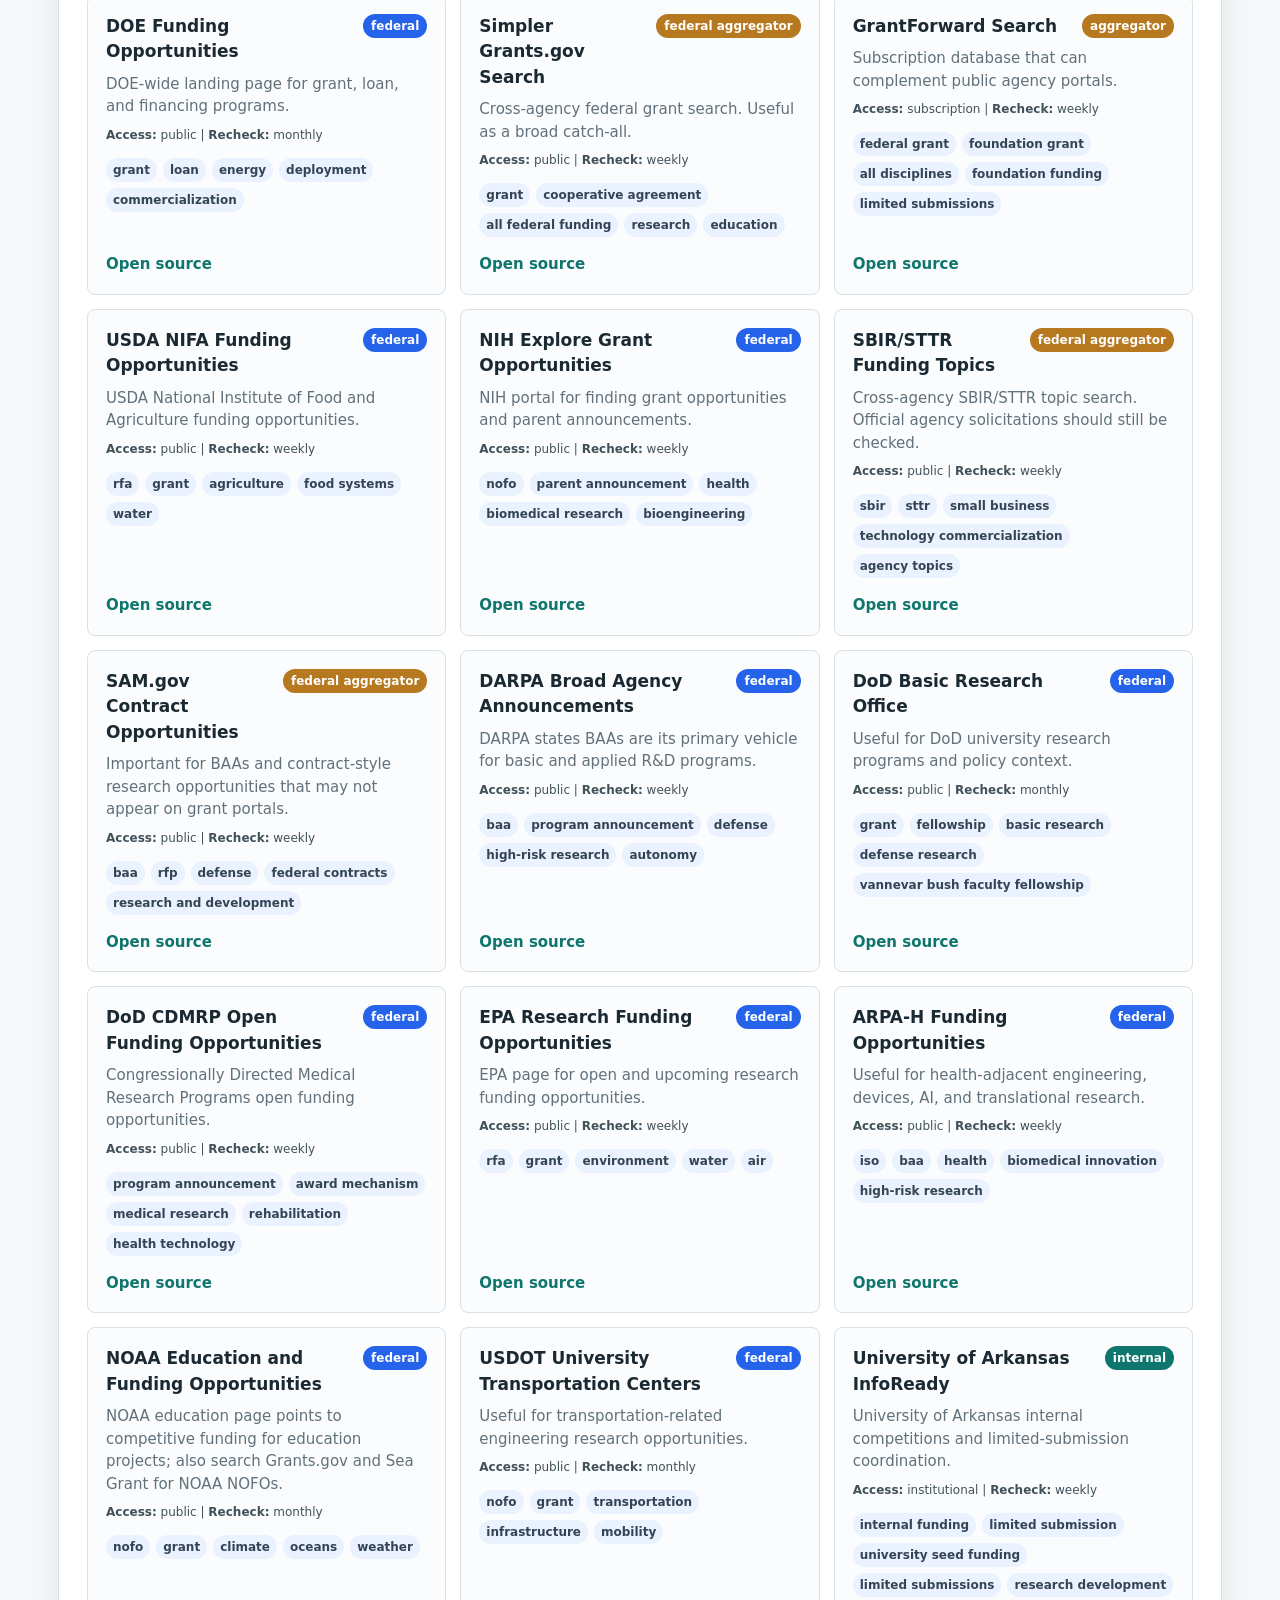
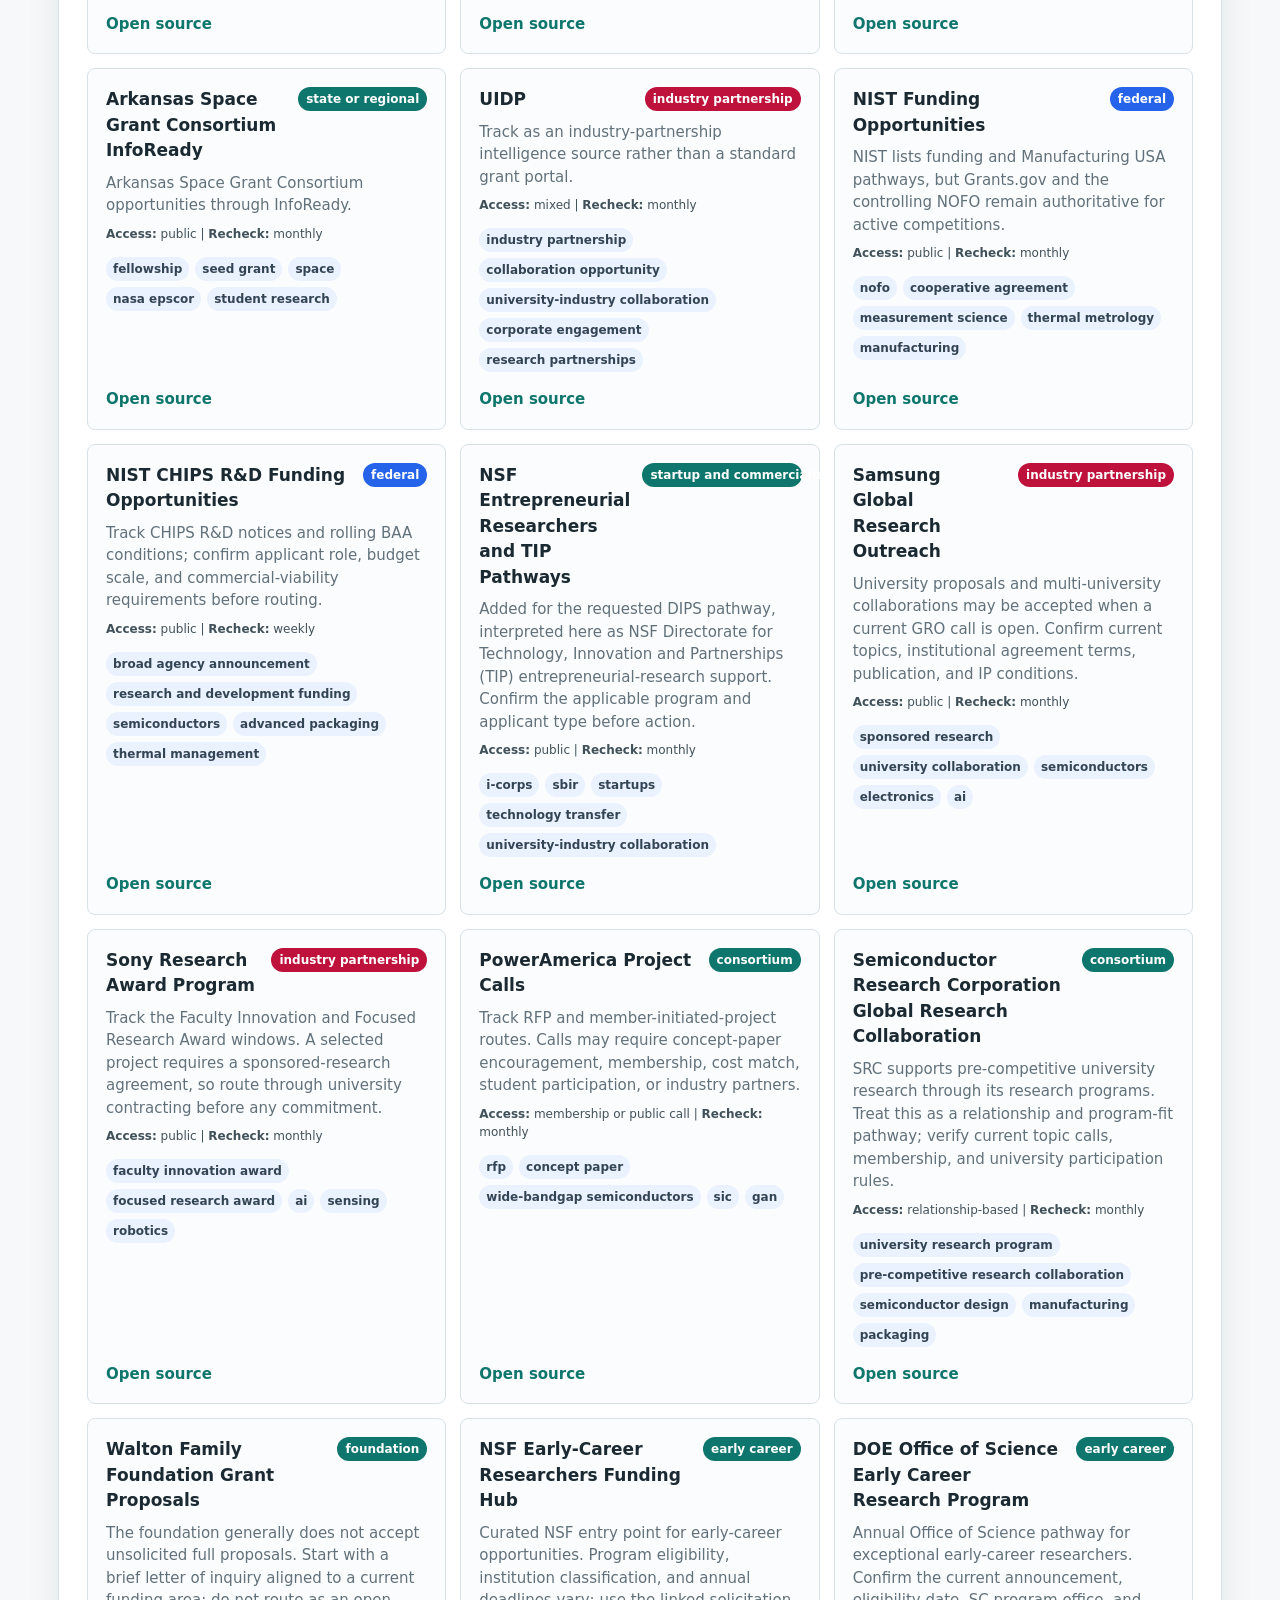
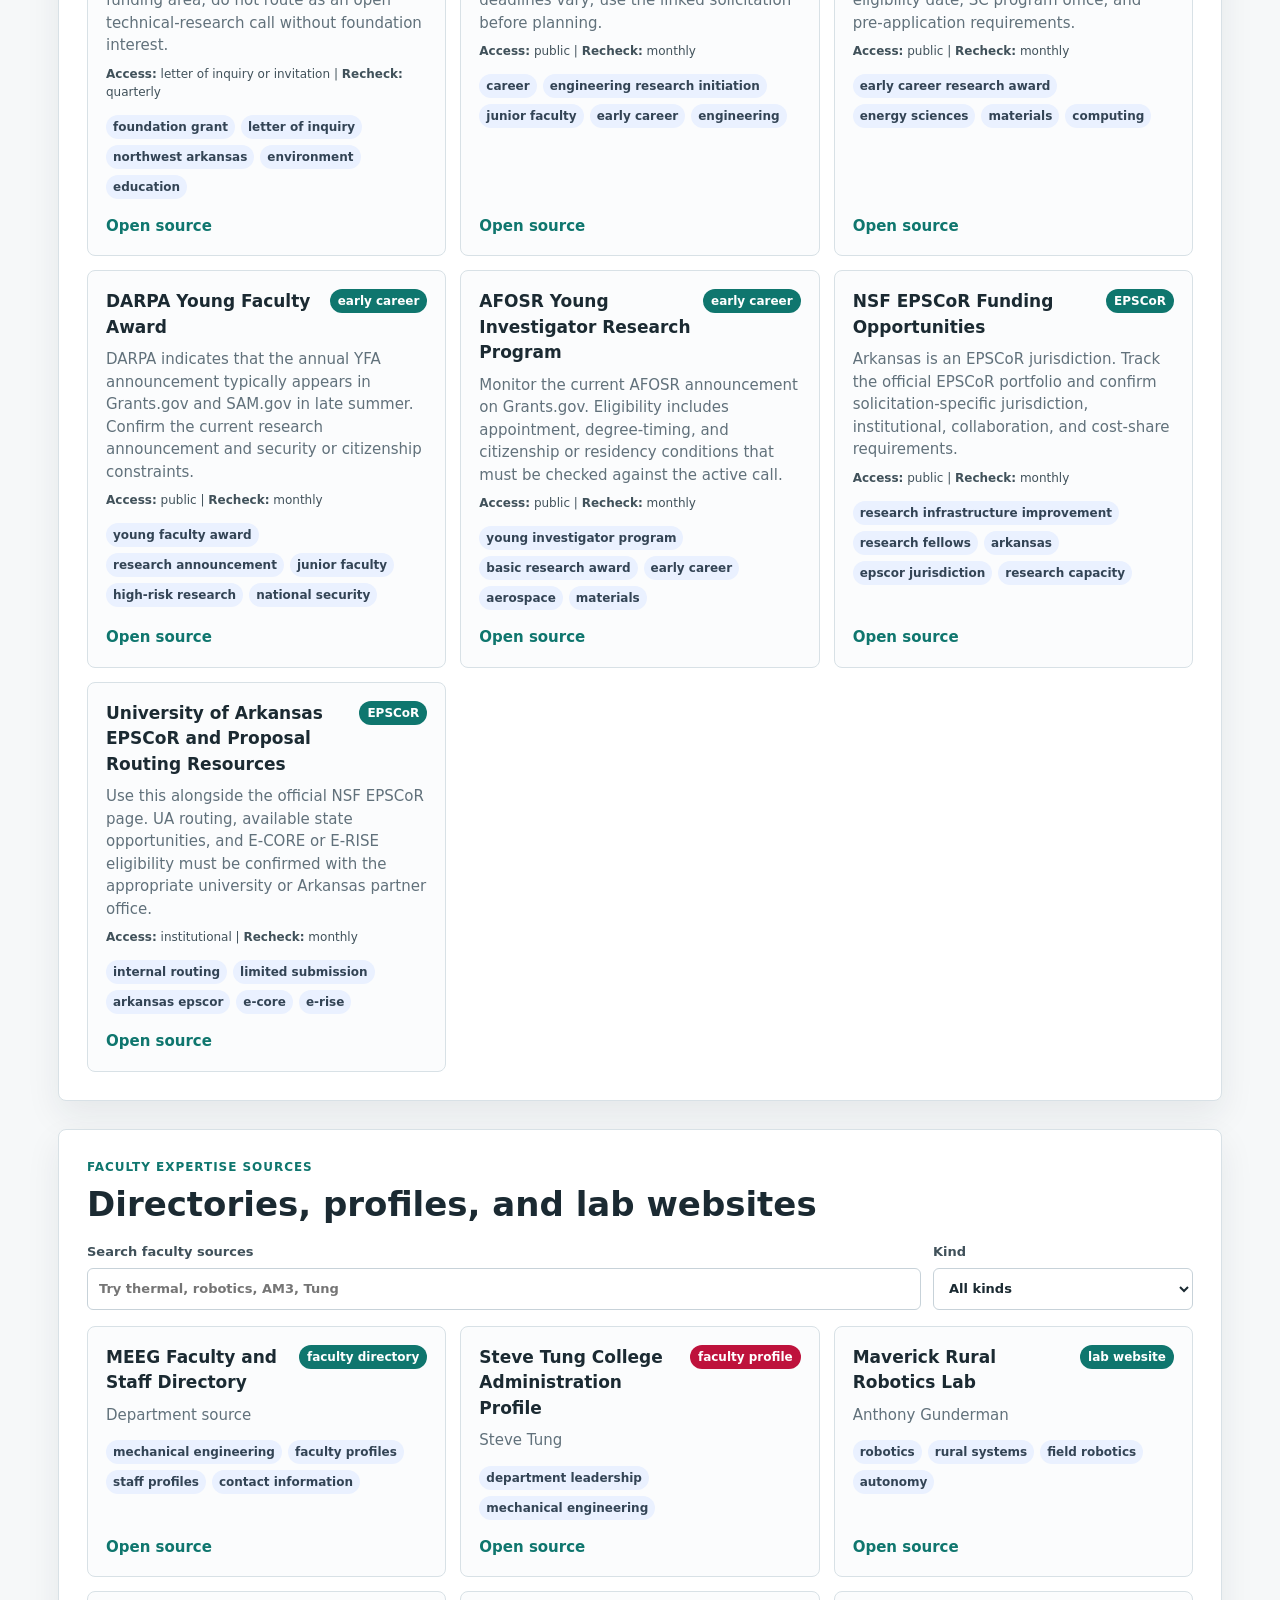
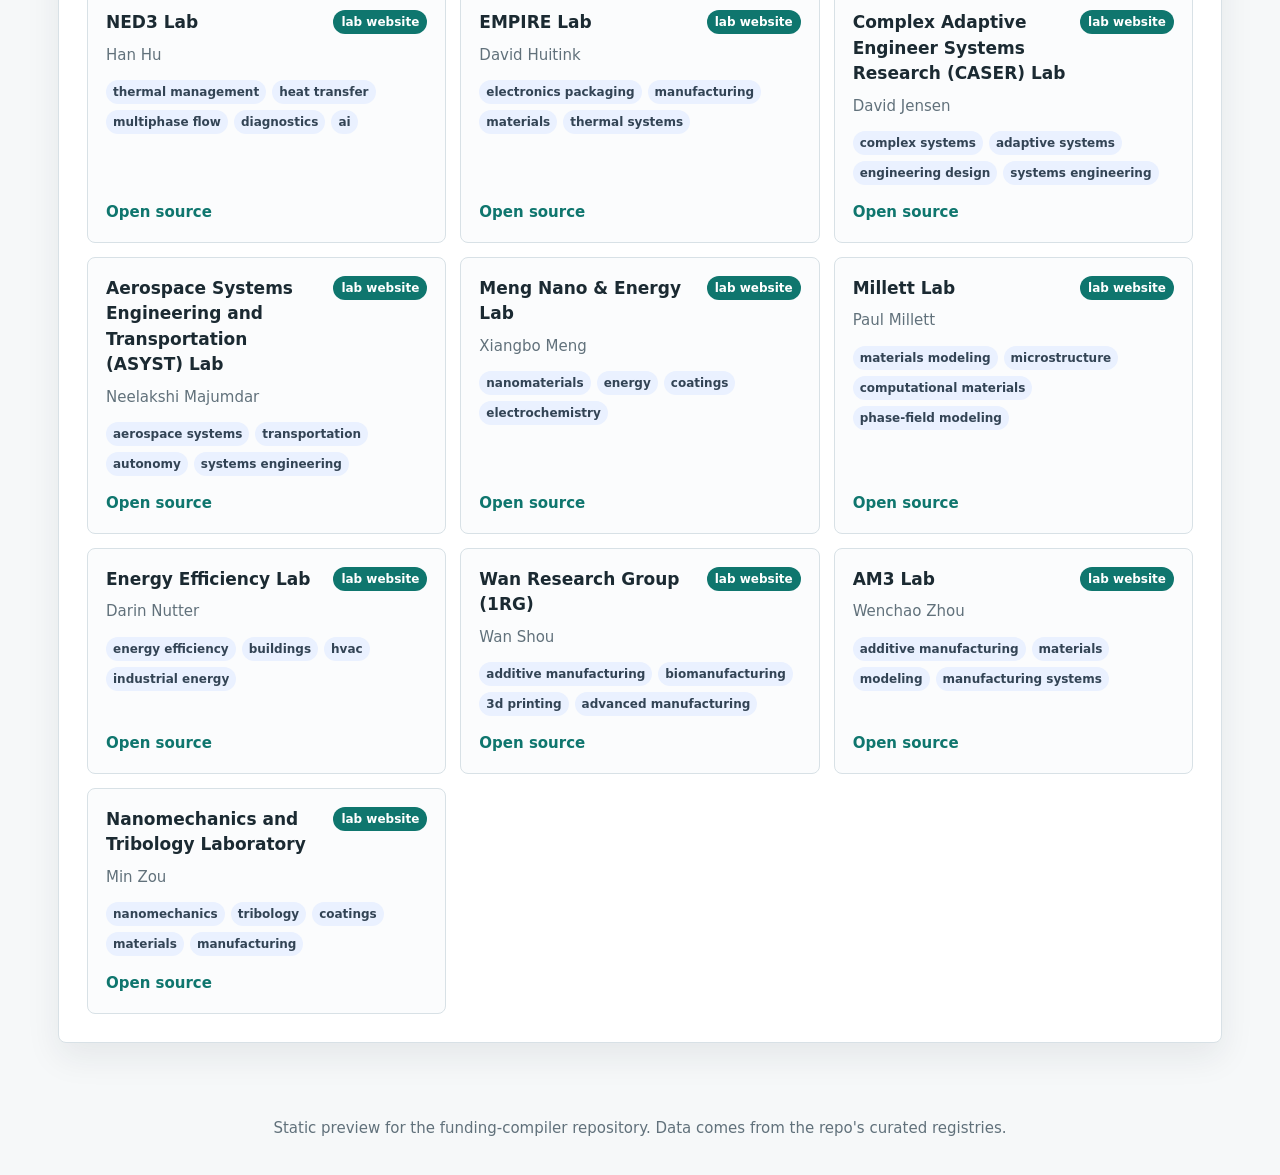
==== commit 2a0d940f: "Add maintainer screening refresh action" ====
--- a/site/index.html
+++ b/site/index.html
@@ -82,6 +82,9 @@
         <p class="eyebrow">Current Screening</p>
         <h2 id="screening-title">June 11, 2026 faculty action inbox</h2>
         <p id="screening-as-of" class="section-note">Public sponsor pages checked on 2026-06-11. Action status refreshed on 2026-07-20.</p>
+        <div class="screening-actions">
+          <a class="command-button" href="https://github.com/hanhuark/funding-compiler/actions/workflows/refresh-screening.yml" title="Requires GitHub write access to run and publish a new screening">Run screening</a>
+        </div>
       </div>
       <div class="flow screening-flow">
         <article>
--- a/site/styles.css
+++ b/site/styles.css
@@ -185,6 +185,30 @@
   color: var(--muted);
 }
 
+.screening-actions {
+  margin-top: 14px;
+}
+
+.command-button {
+  display: inline-flex;
+  align-items: center;
+  min-height: 40px;
+  padding: 8px 14px;
+  border: 1px solid #0b5b55;
+  border-radius: 6px;
+  color: #fff;
+  background: var(--teal);
+  font-weight: 800;
+  text-decoration: none;
+}
+
+.command-button:hover,
+.command-button:focus-visible {
+  background: #0b5b55;
+  outline: 3px solid rgba(15, 118, 110, 0.18);
+  outline-offset: 2px;
+}
+
 .flow {
   display: grid;
   grid-template-columns: repeat(4, minmax(0, 1fr));
@@ -221,6 +245,11 @@
 .card p {
   margin-top: 8px;
   color: var(--muted);
+}
+
+.card .source-meta {
+  color: #40515a;
+  font-size: 12px;
 }
 
 .toolbar {
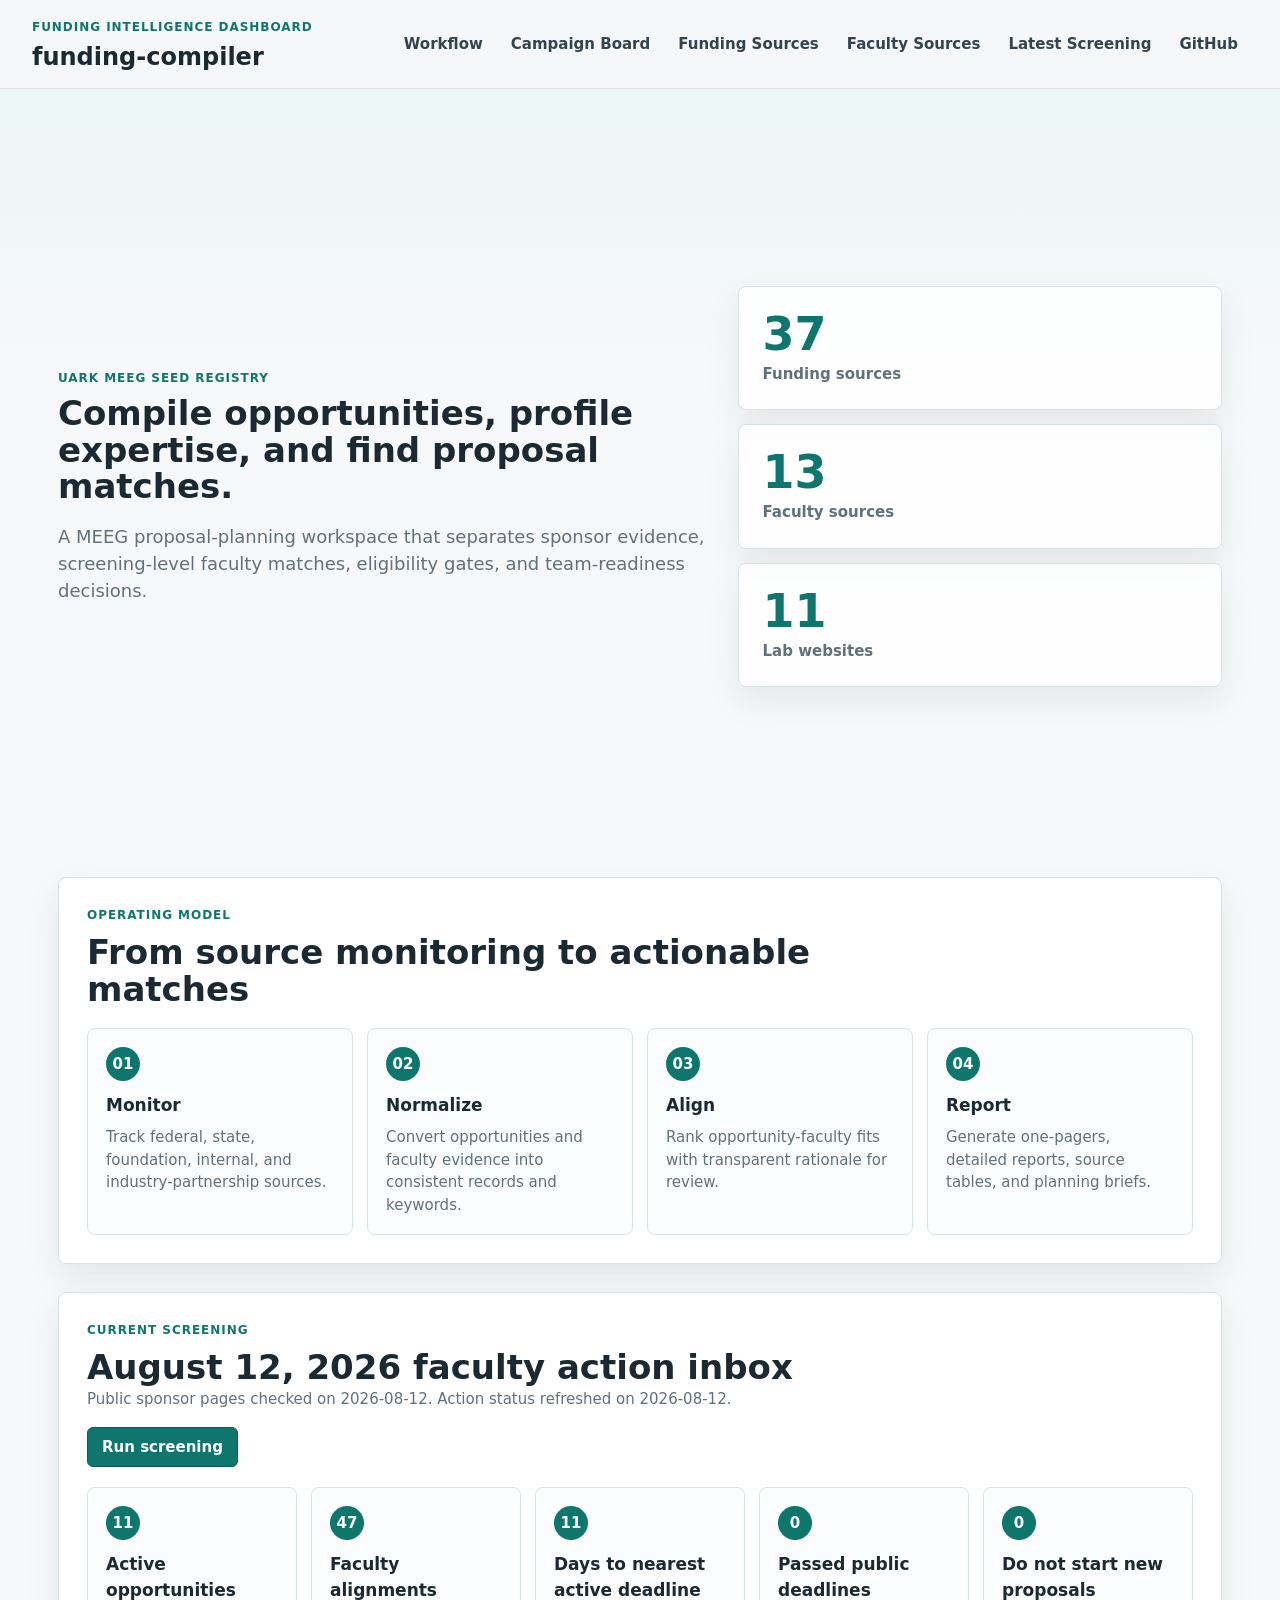
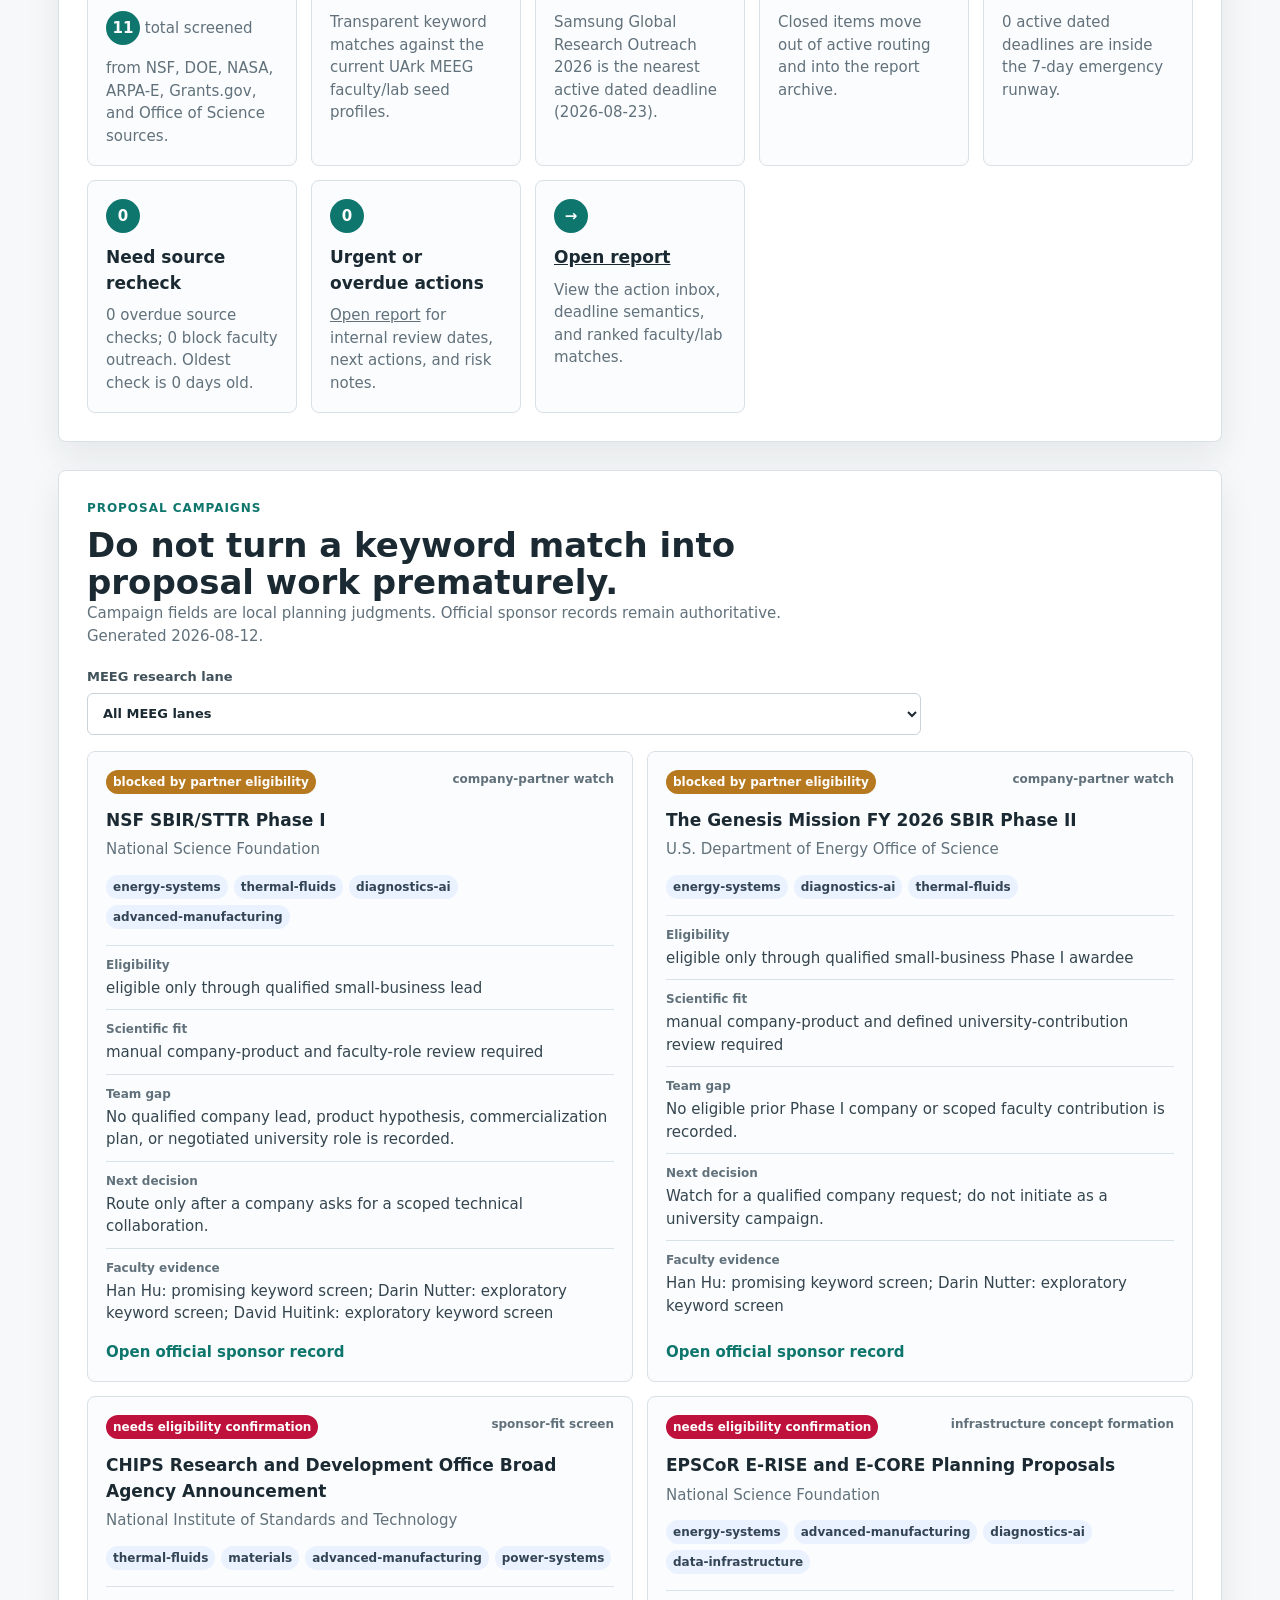
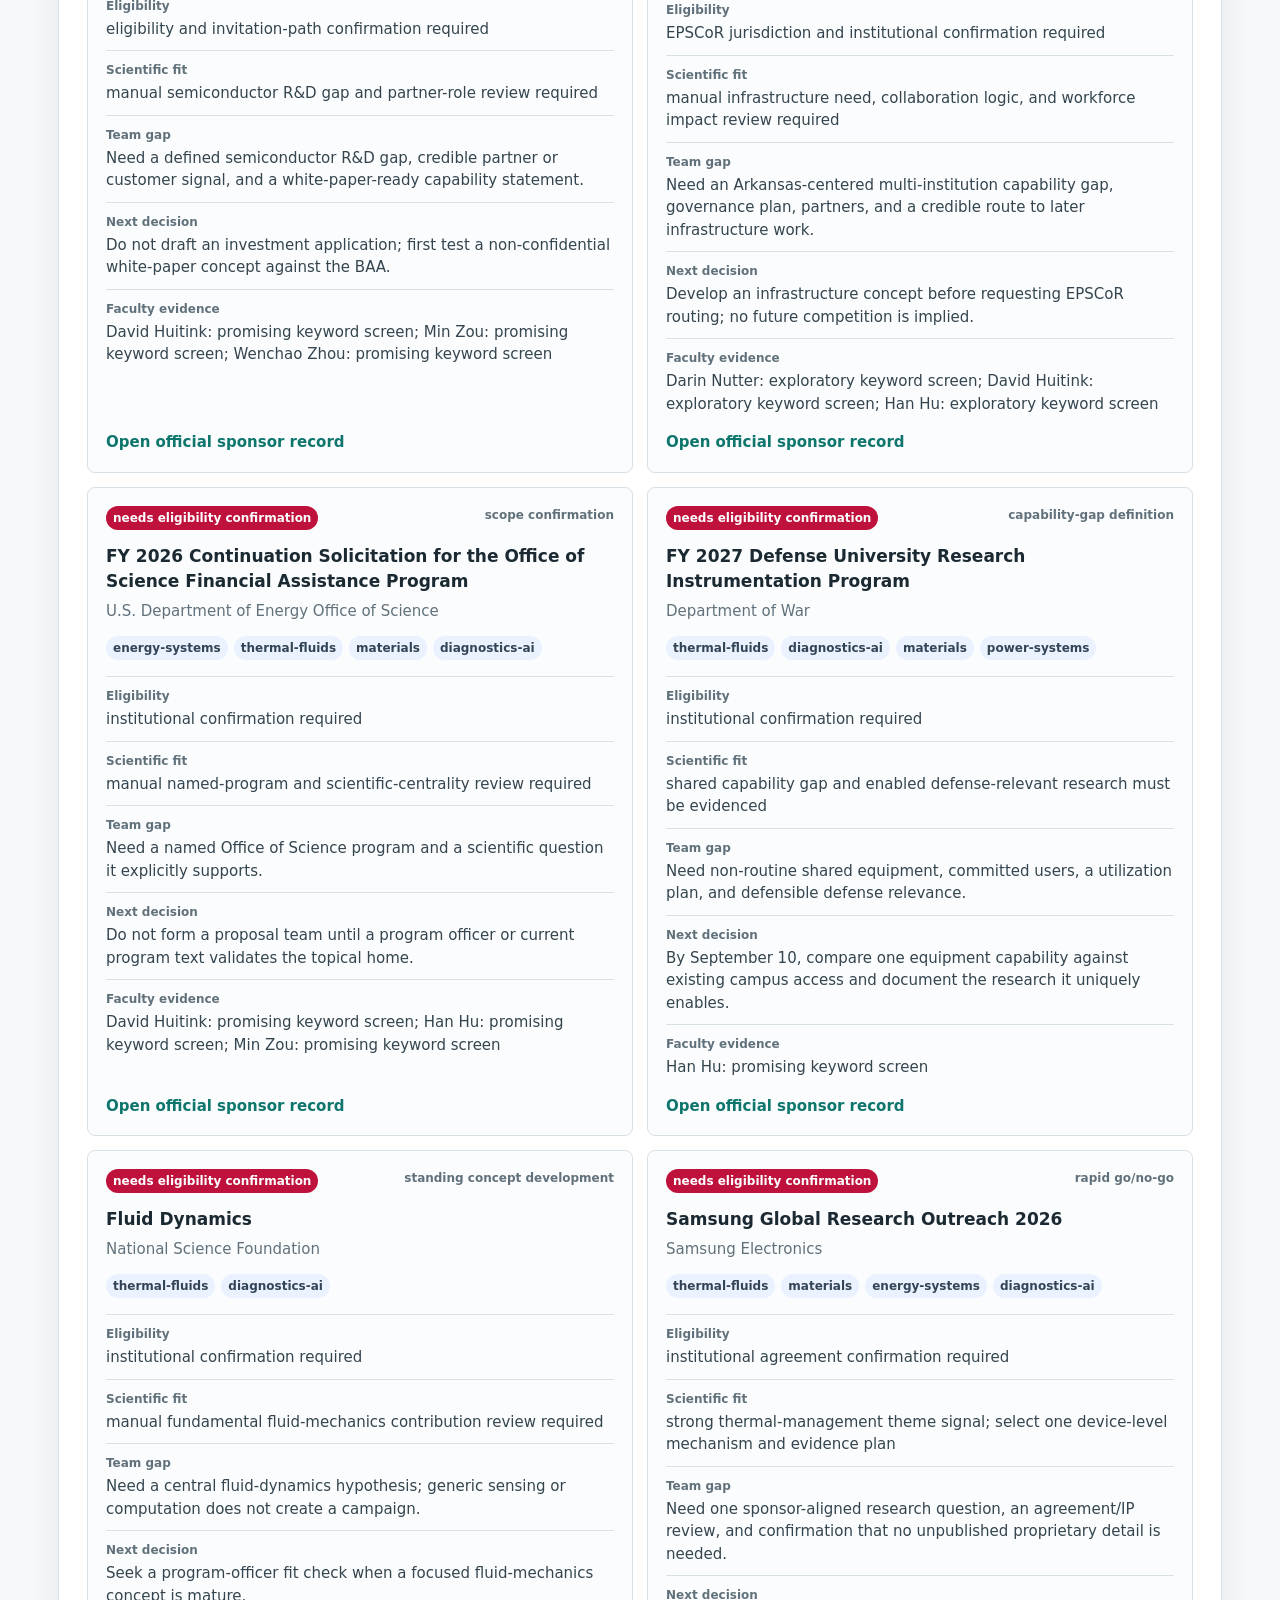
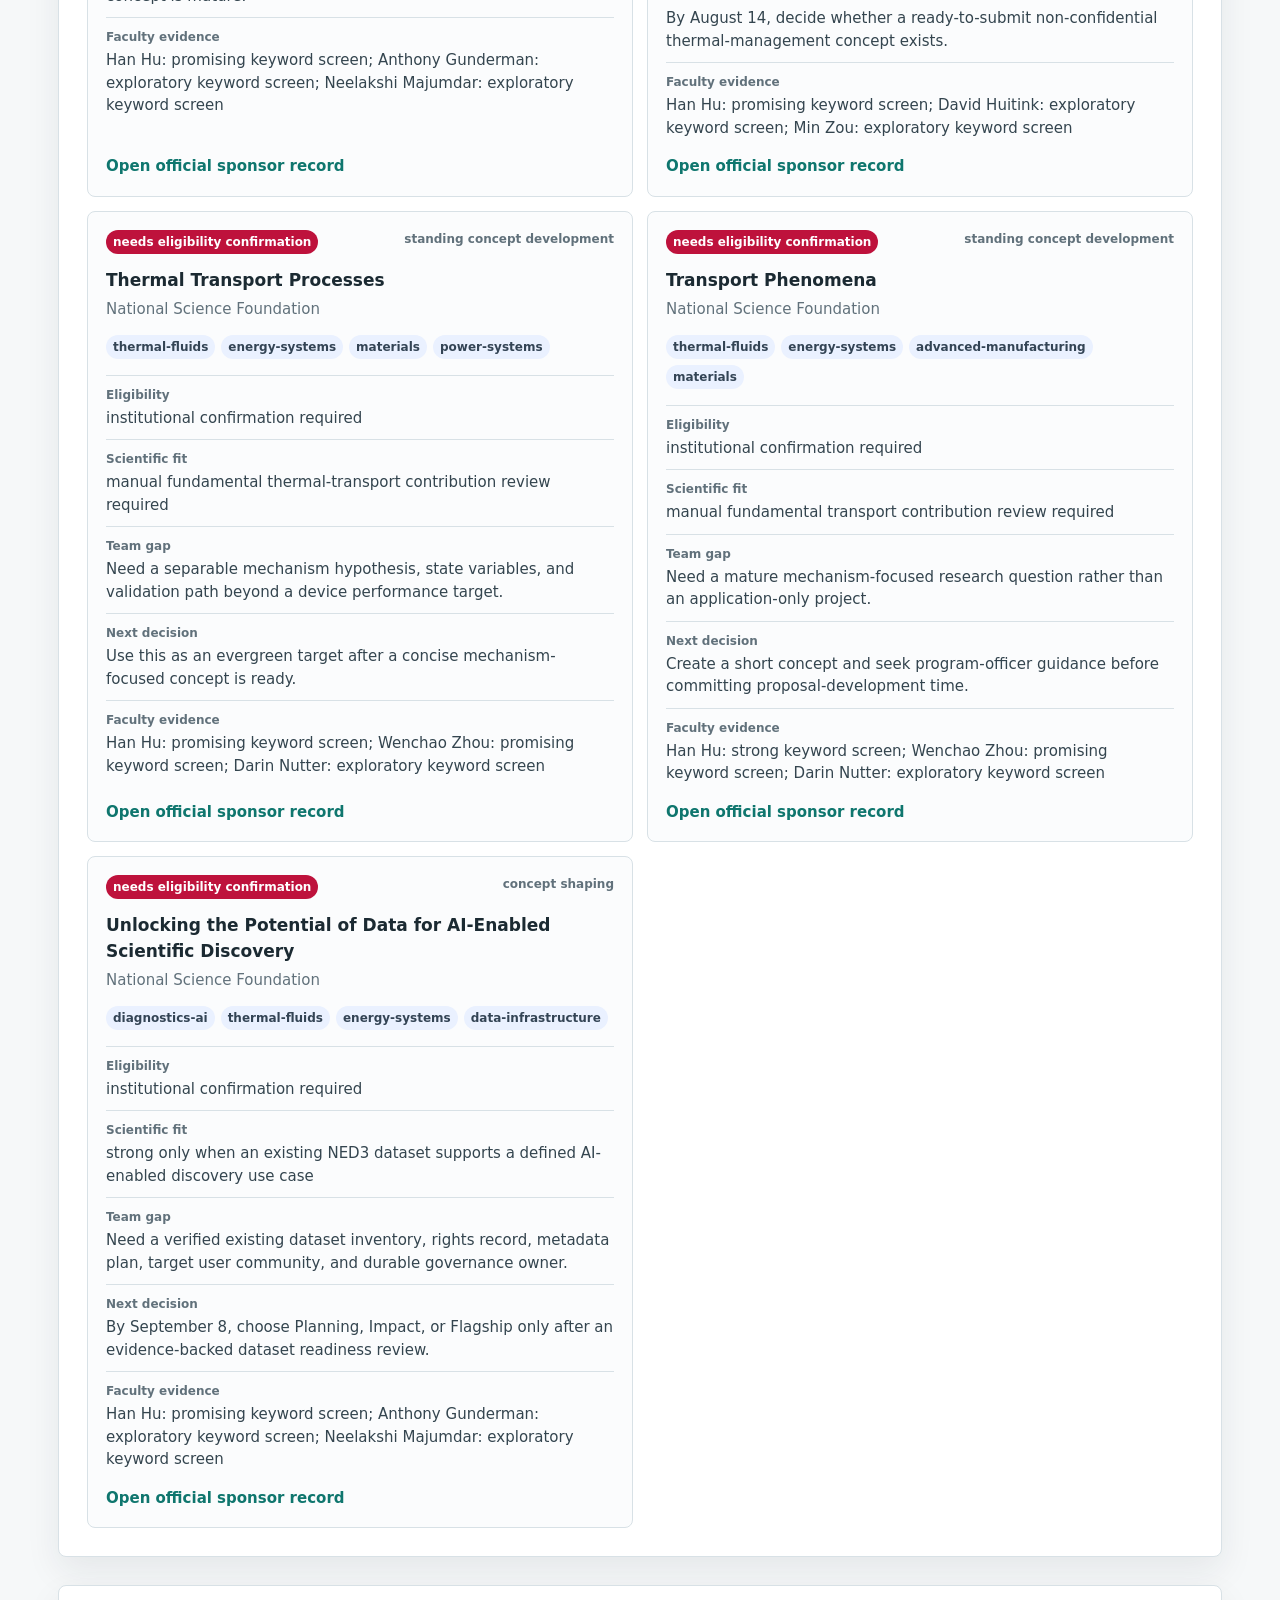
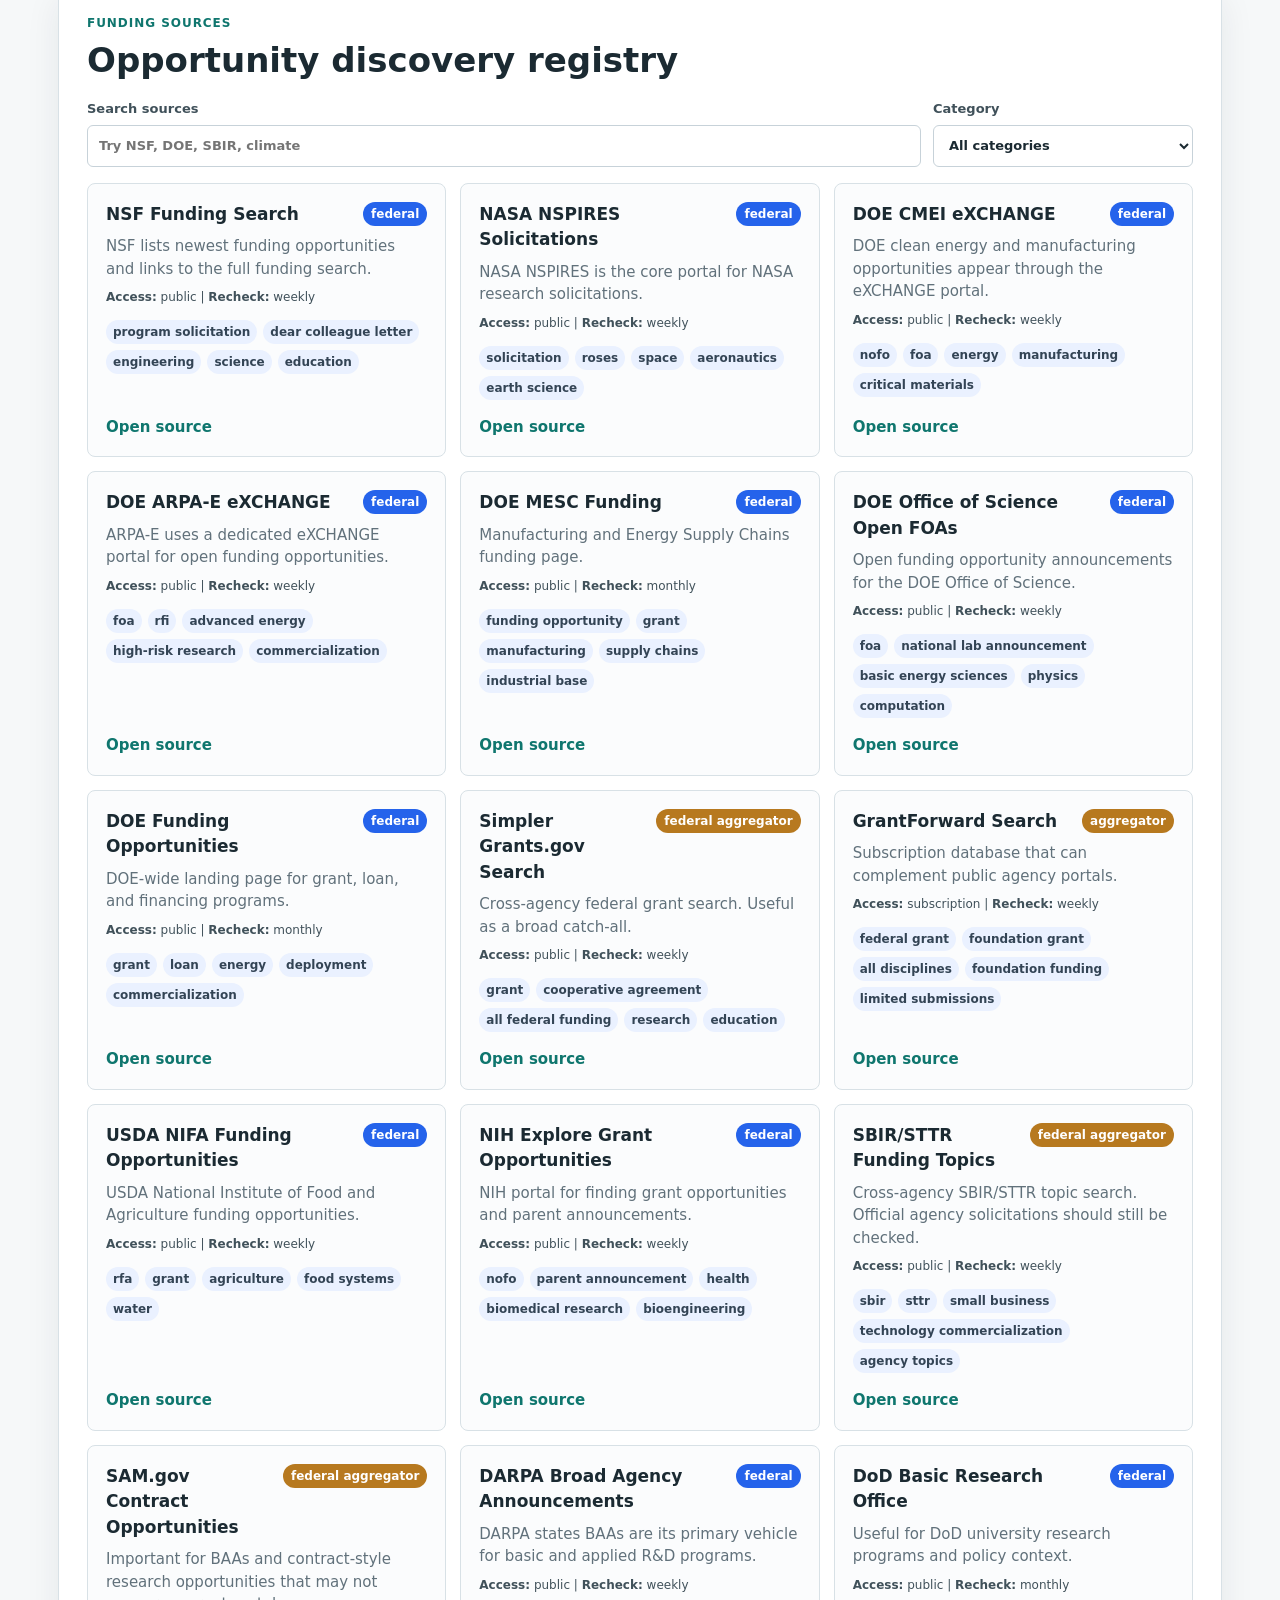
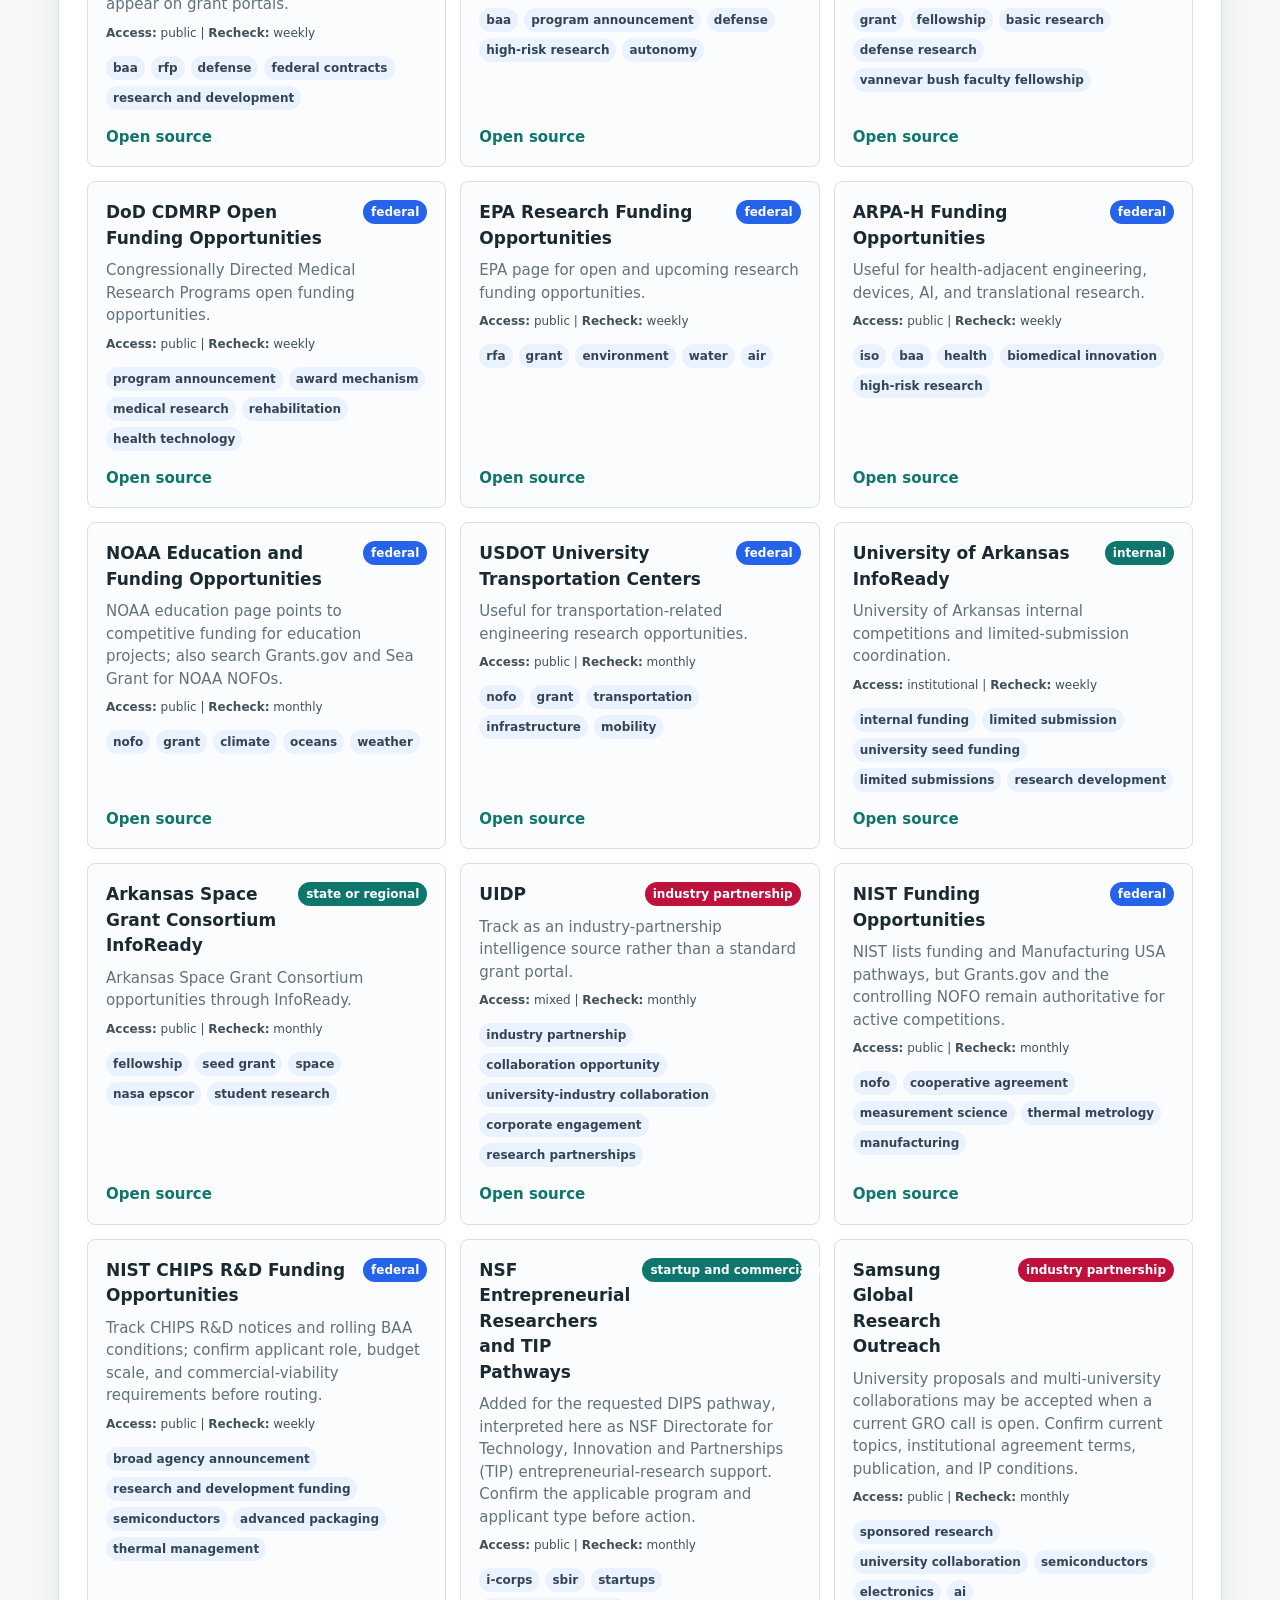
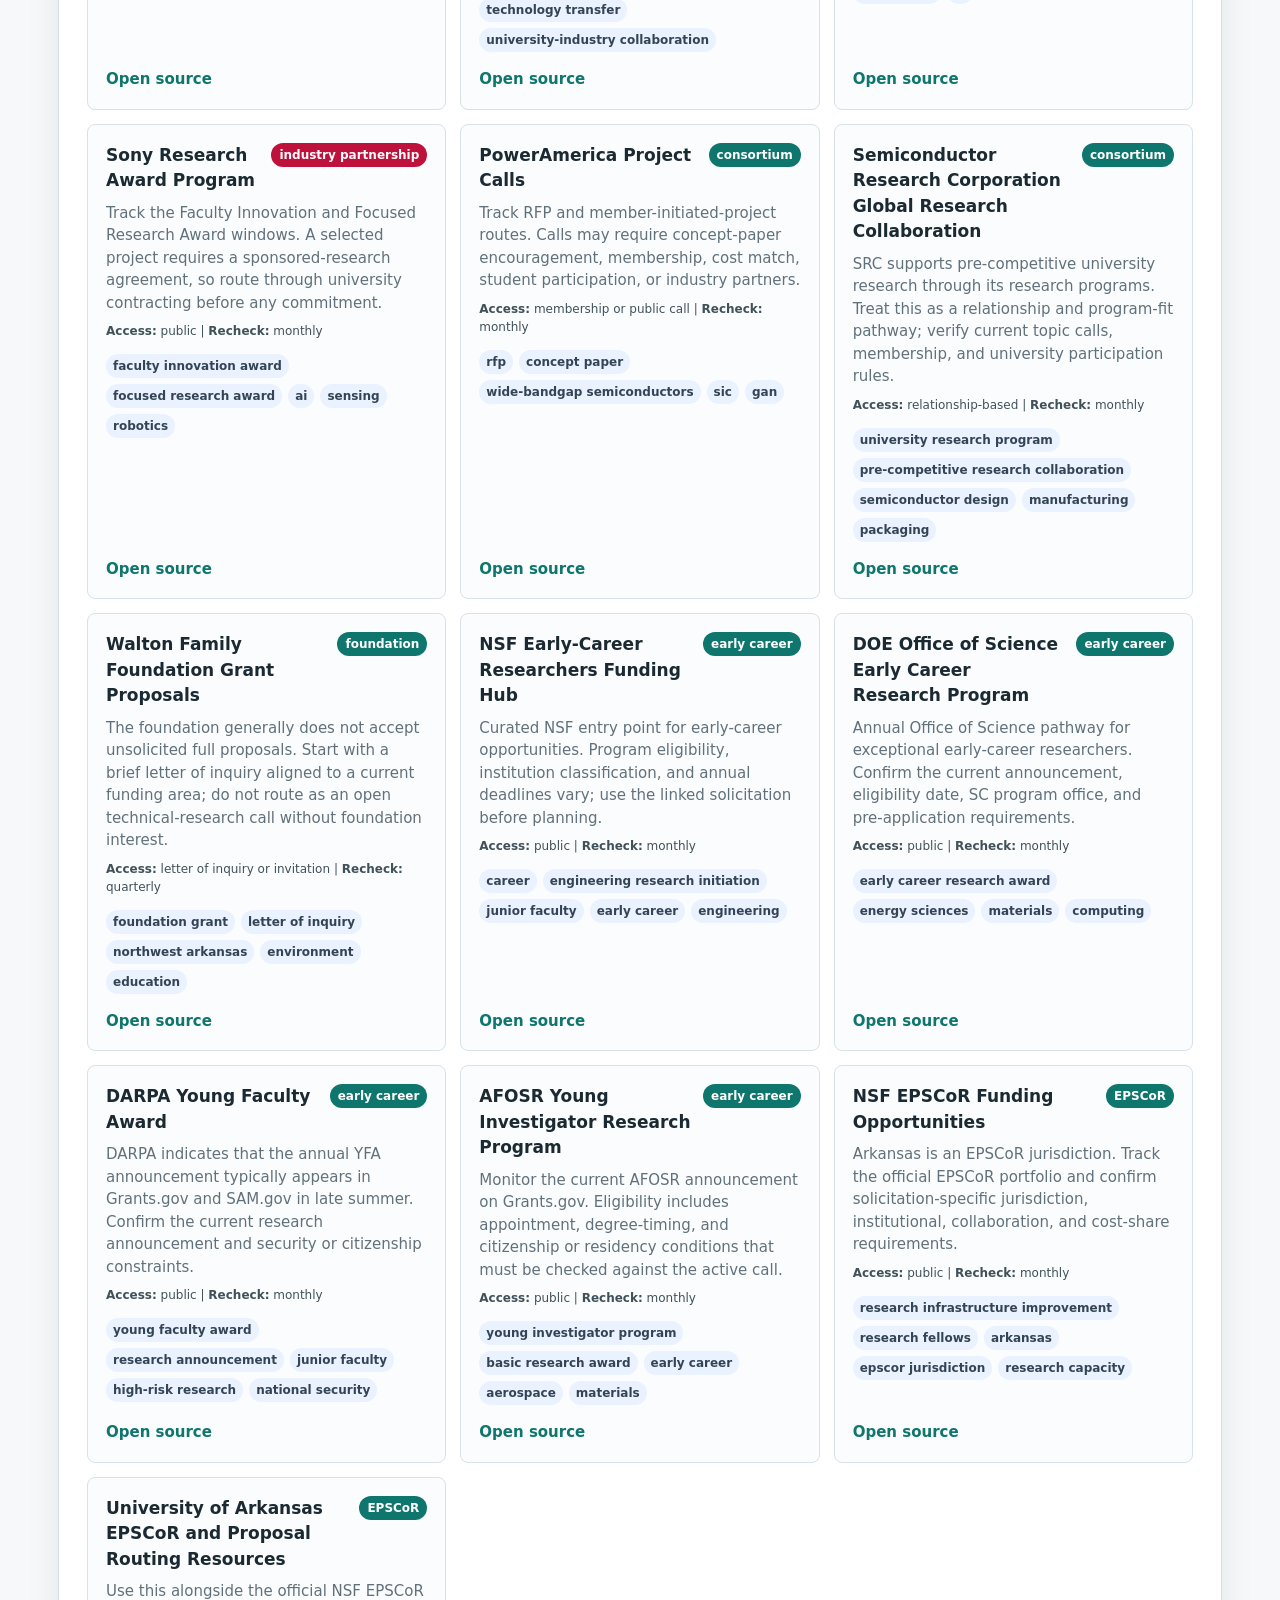
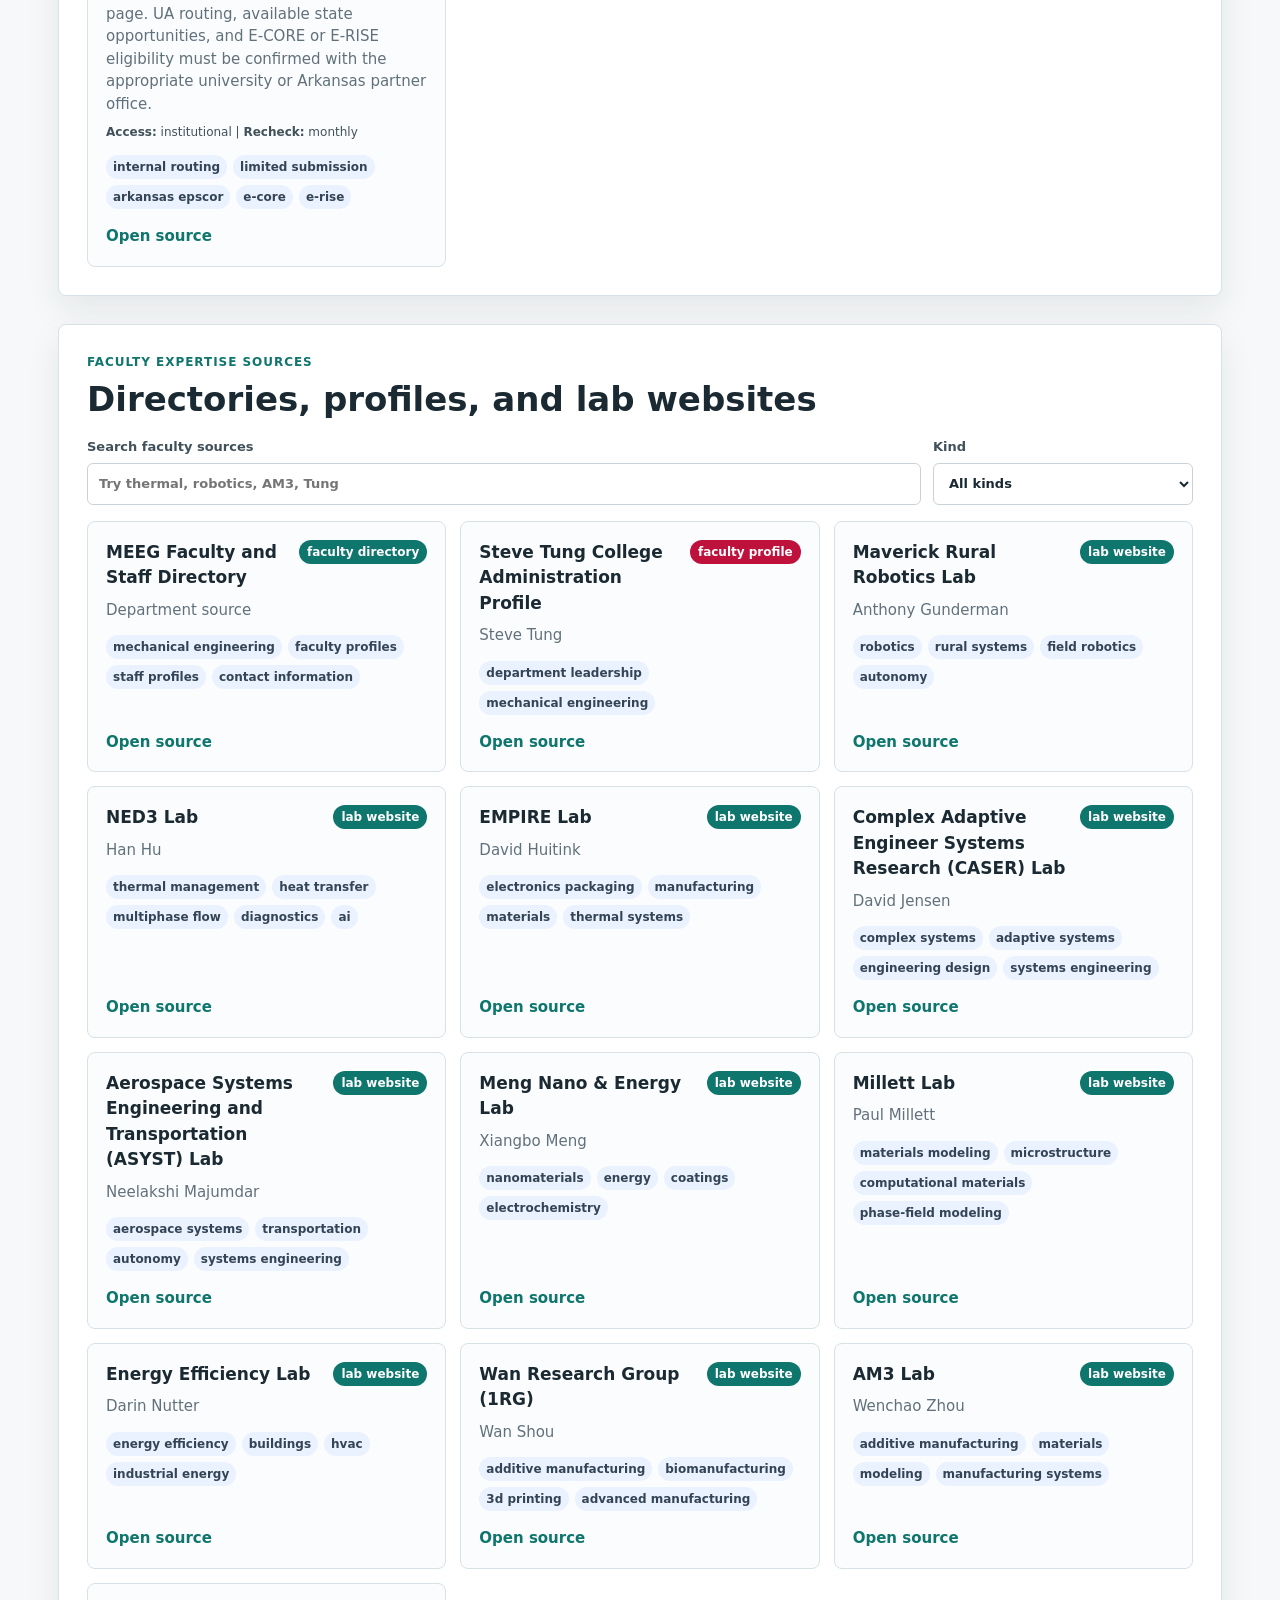
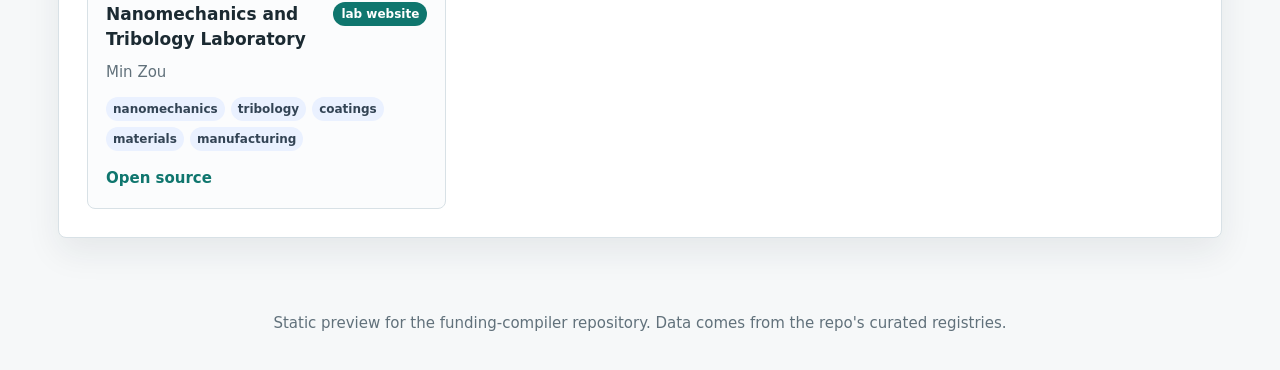
==== commit 919f8d6c: "Refresh current funding screening" ====
--- a/site/index.html
+++ b/site/index.html
@@ -18,7 +18,7 @@
       <a href="#campaigns">Campaign Board</a>
       <a href="#sources">Funding Sources</a>
       <a href="#faculty">Faculty Sources</a>
-      <a href="screenings/2026-06-11.html">Latest Screening</a>
+      <a data-screening-link href="screenings/2026-08-12.html">Latest Screening</a>
       <a href="https://github.com/hanhuark/funding-compiler">GitHub</a>
     </nav>
   </header>
@@ -80,8 +80,8 @@
     <section class="panel" aria-labelledby="screening-title">
       <div class="section-heading">
         <p class="eyebrow">Current Screening</p>
-        <h2 id="screening-title">June 11, 2026 faculty action inbox</h2>
-        <p id="screening-as-of" class="section-note">Public sponsor pages checked on 2026-06-11. Action status refreshed on 2026-07-20.</p>
+        <h2 id="screening-title">August 12, 2026 faculty action inbox</h2>
+        <p id="screening-as-of" class="section-note">Loading current sponsor-source verification and action status.</p>
         <div class="screening-actions">
           <a class="command-button" href="https://github.com/hanhuark/funding-compiler/actions/workflows/refresh-screening.yml" title="Requires GitHub write access to run and publish a new screening">Run screening</a>
         </div>
@@ -120,11 +120,11 @@
         <article>
           <span id="urgent-action-count">3</span>
           <h3>Urgent or overdue actions</h3>
-          <p><a href="screenings/2026-06-11.html">Open report</a> for internal review dates, next actions, and risk notes.</p>
+          <p><a data-screening-link href="screenings/2026-08-12.html">Open report</a> for internal review dates, next actions, and risk notes.</p>
         </article>
         <article>
           <span>&rarr;</span>
-          <h3><a href="screenings/2026-06-11.html">Open report</a></h3>
+          <h3><a data-screening-link href="screenings/2026-08-12.html">Open report</a></h3>
           <p>View the action inbox, deadline semantics, and ranked faculty/lab matches.</p>
         </article>
       </div>
--- a/site/styles.css
+++ b/site/styles.css
@@ -413,6 +413,10 @@
   background: var(--teal);
 }
 
+.campaign-state.needs-eligibility-confirmation {
+  background: var(--rose);
+}
+
 .campaign-state.archive-or-recurrence-watch {
   background: #5b6472;
 }
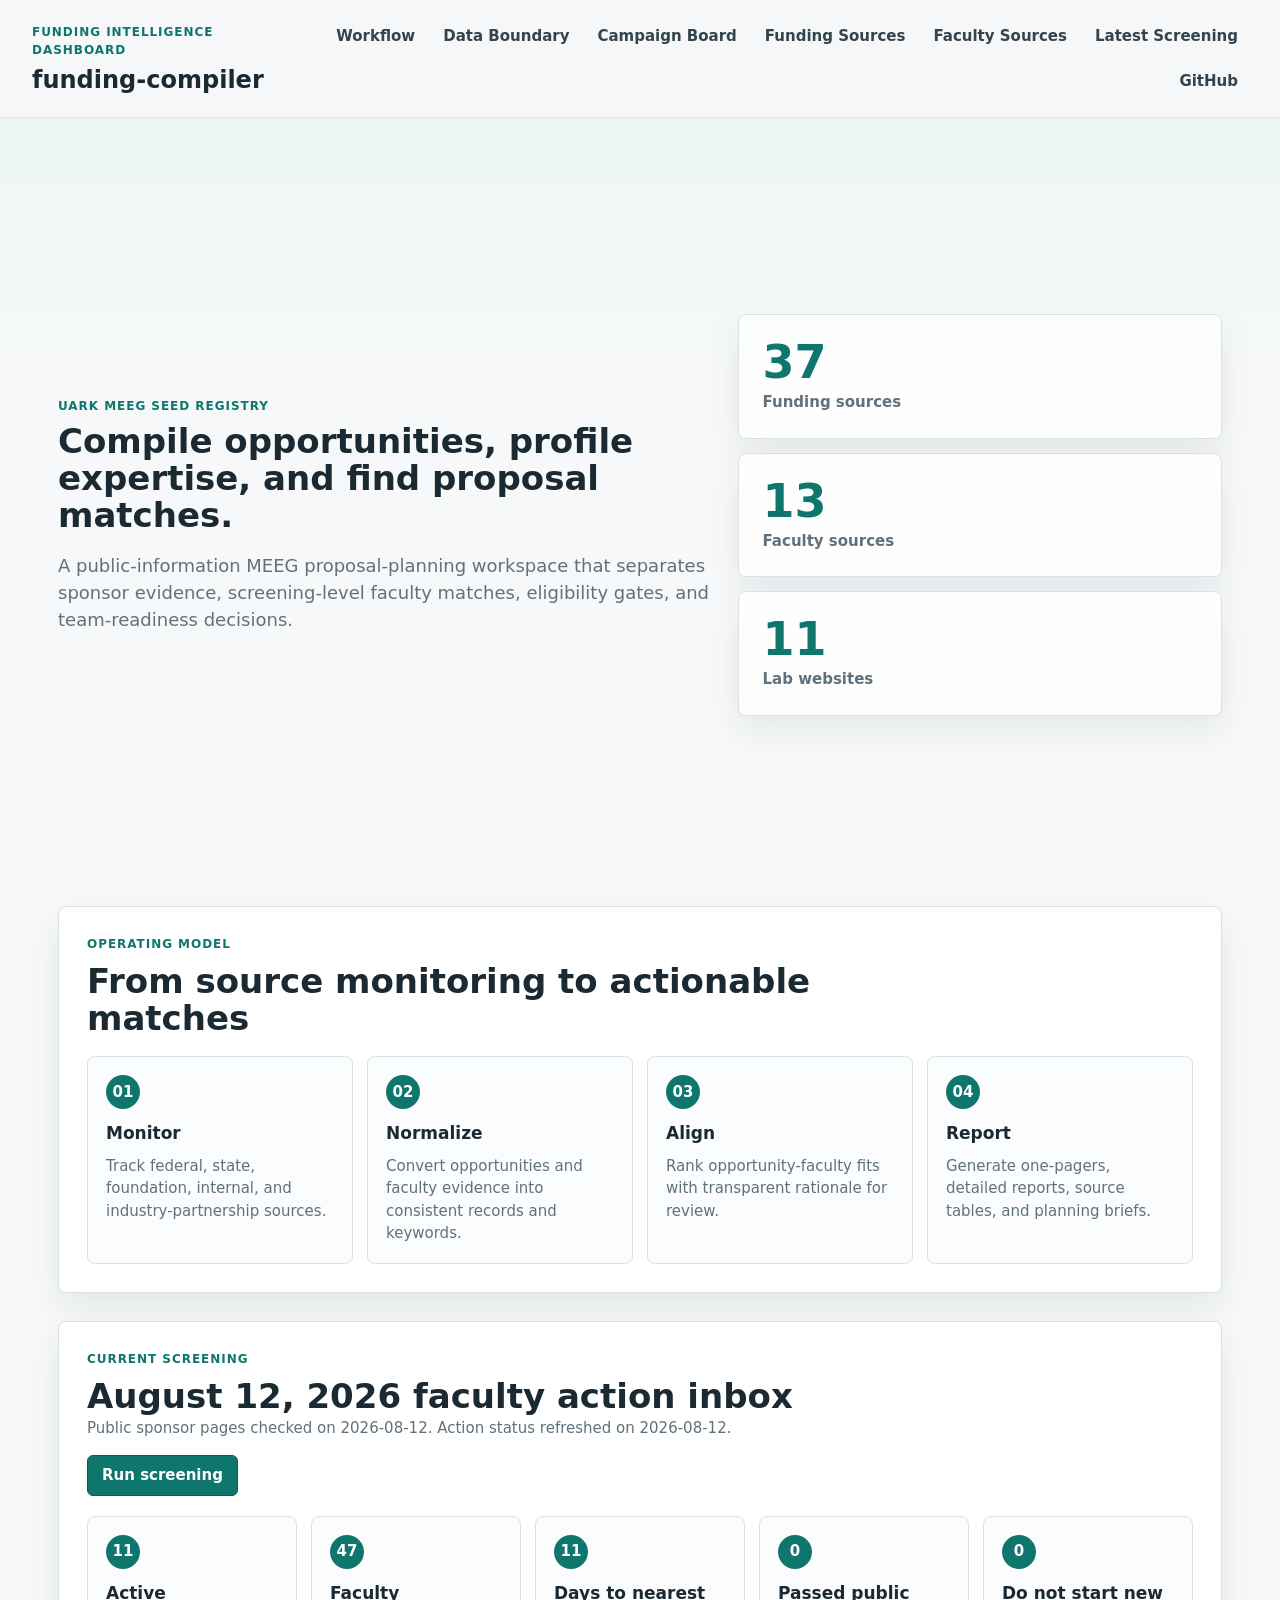
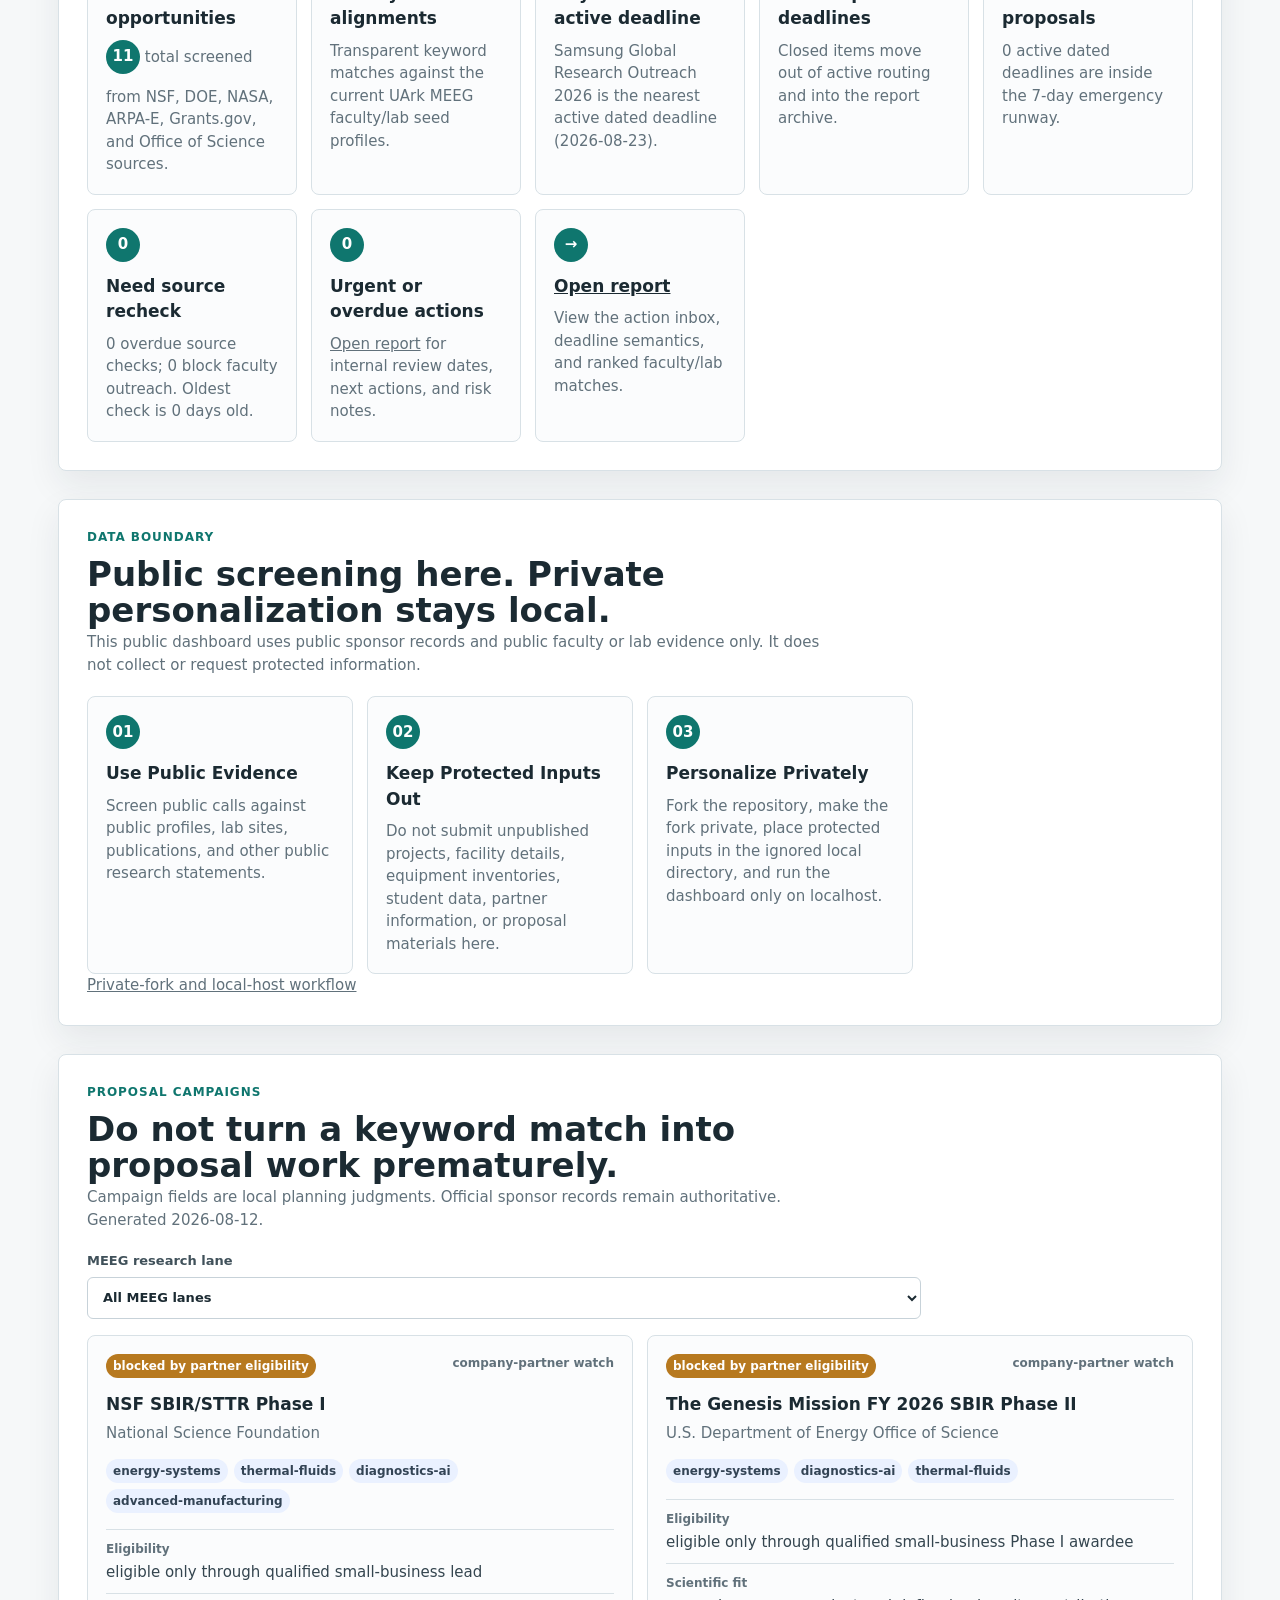
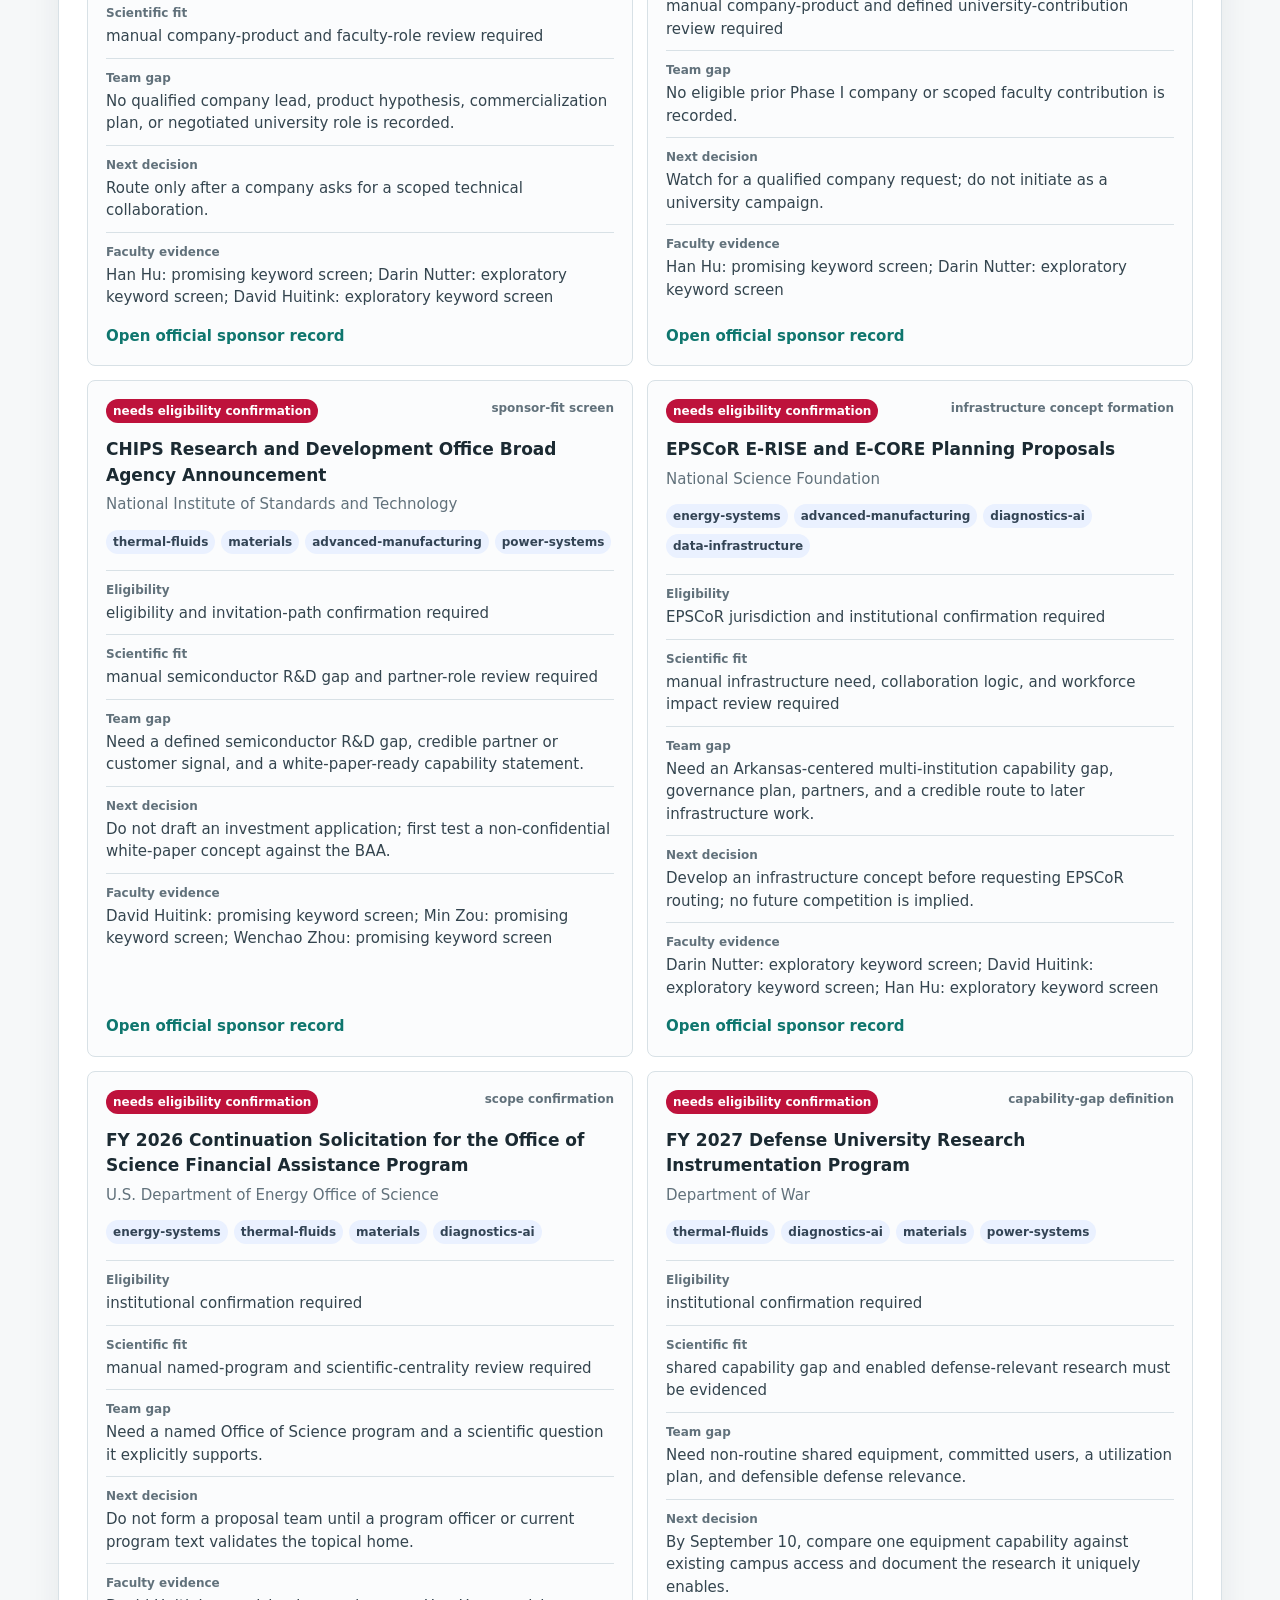
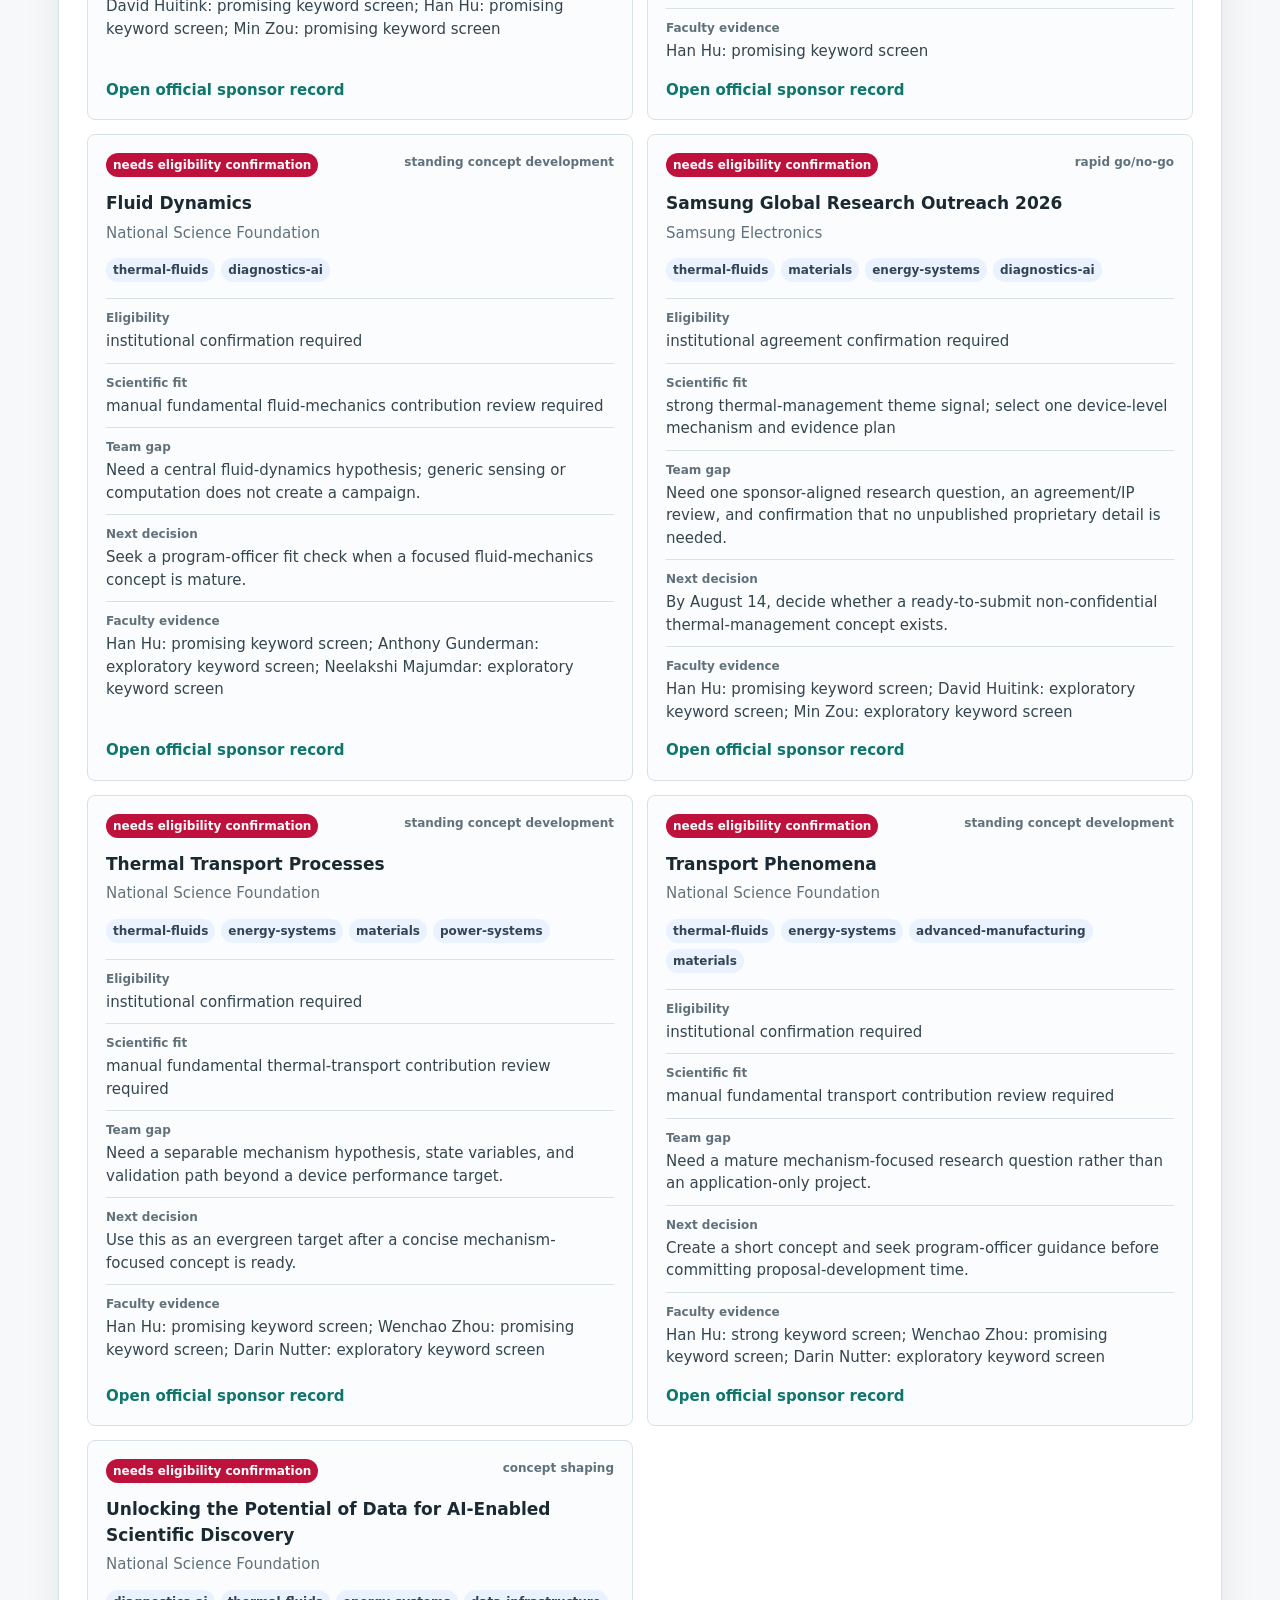
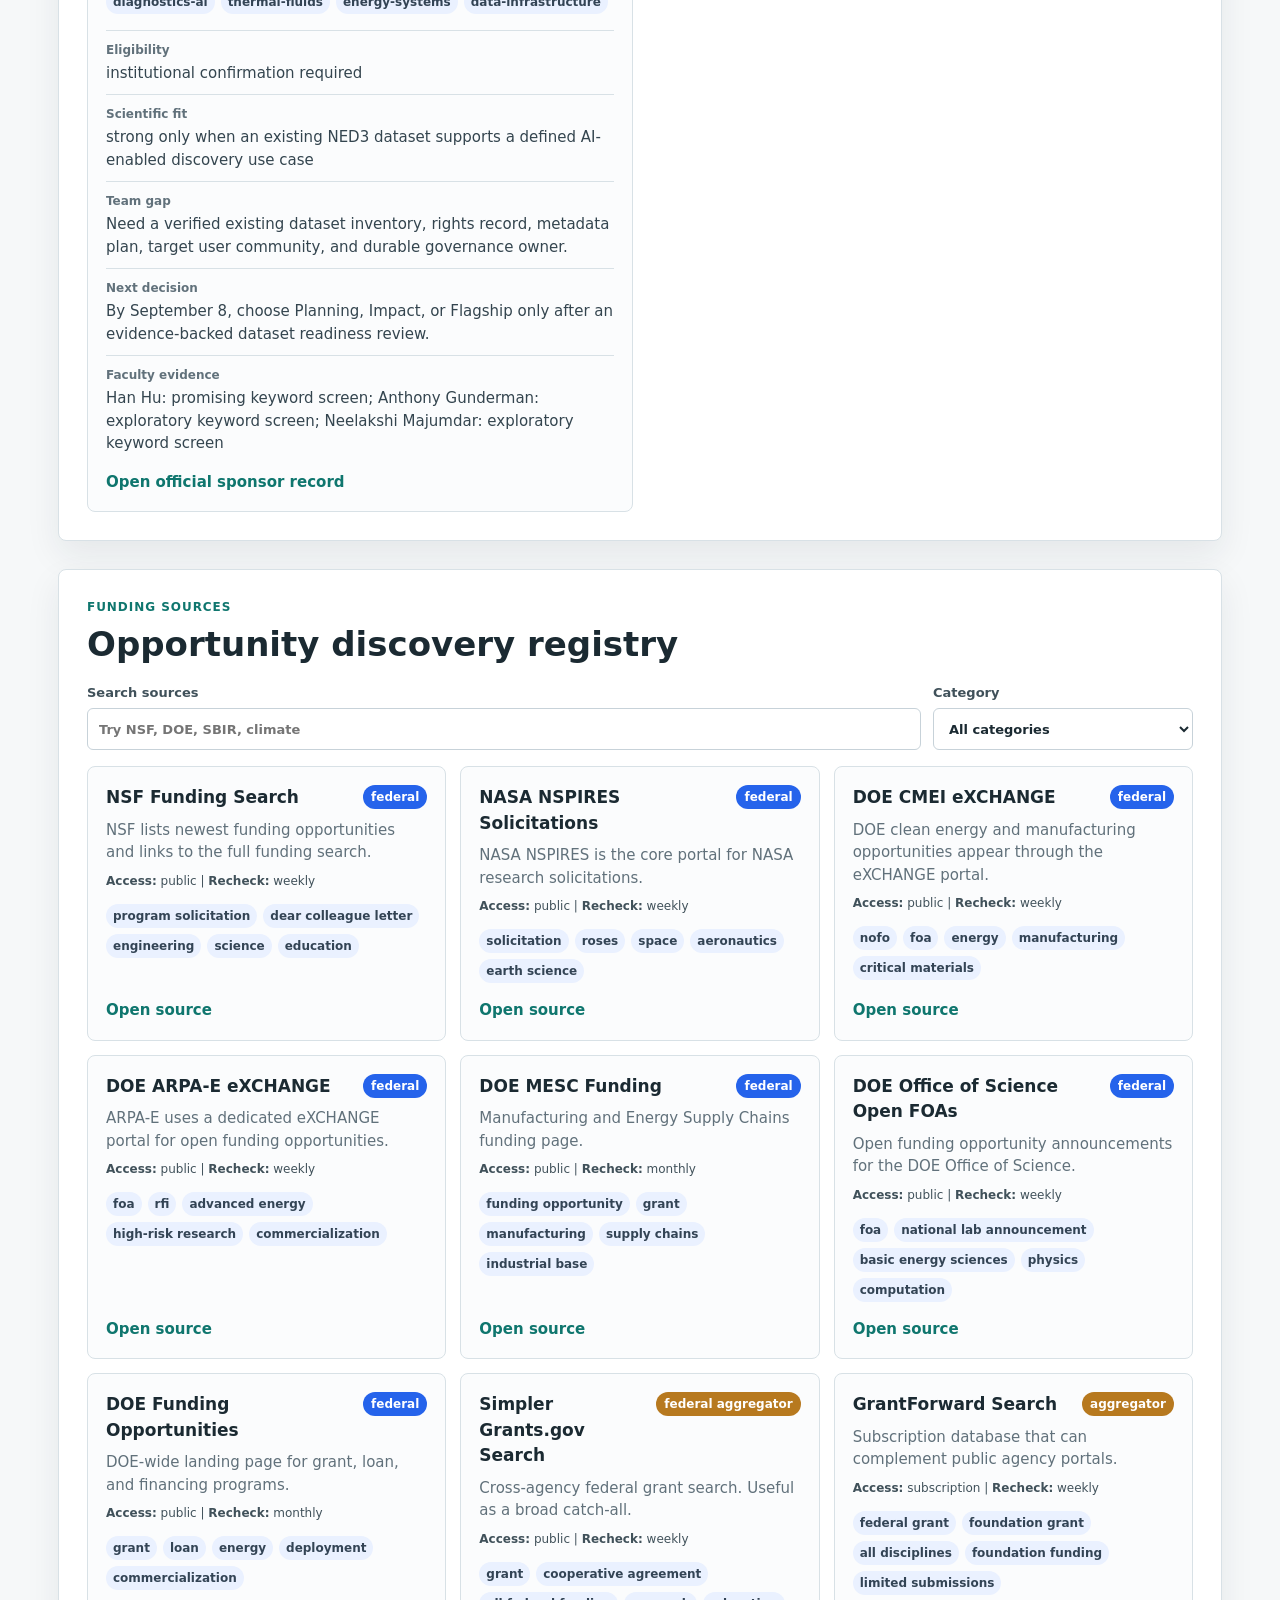
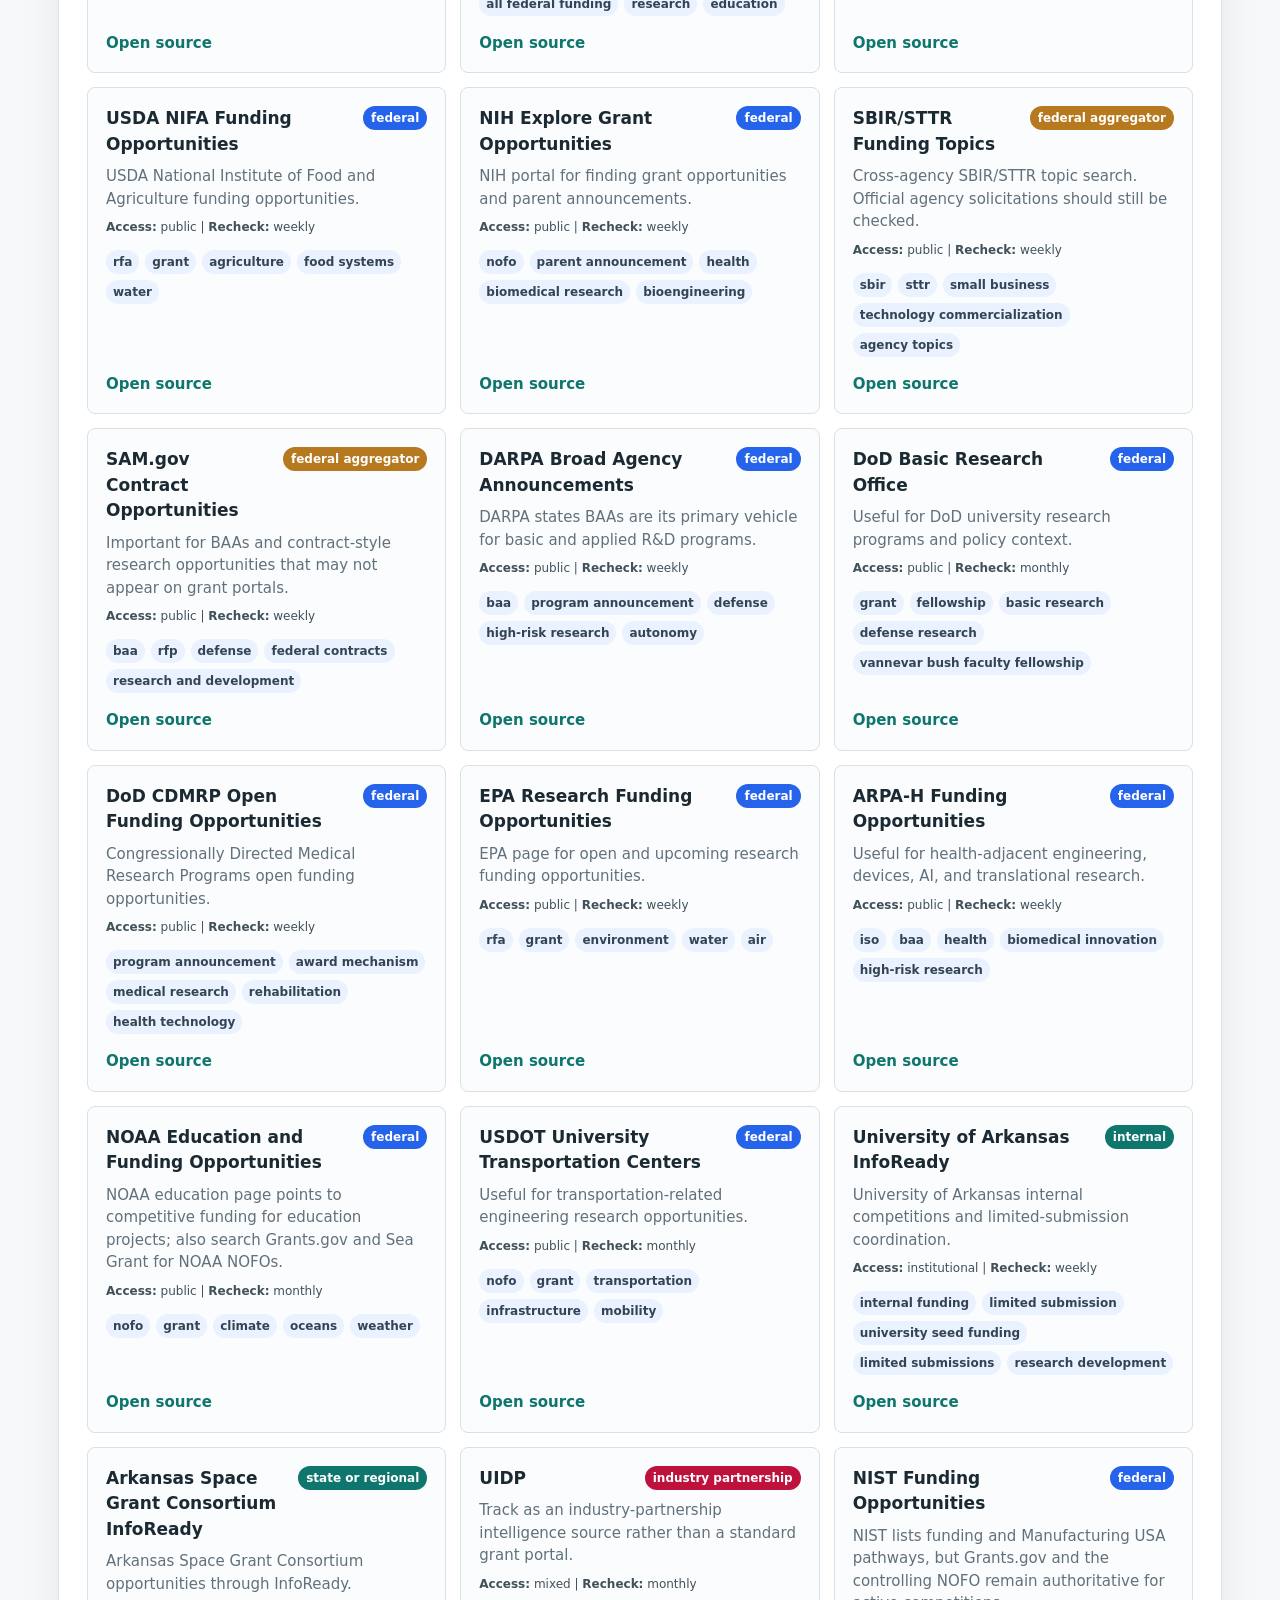
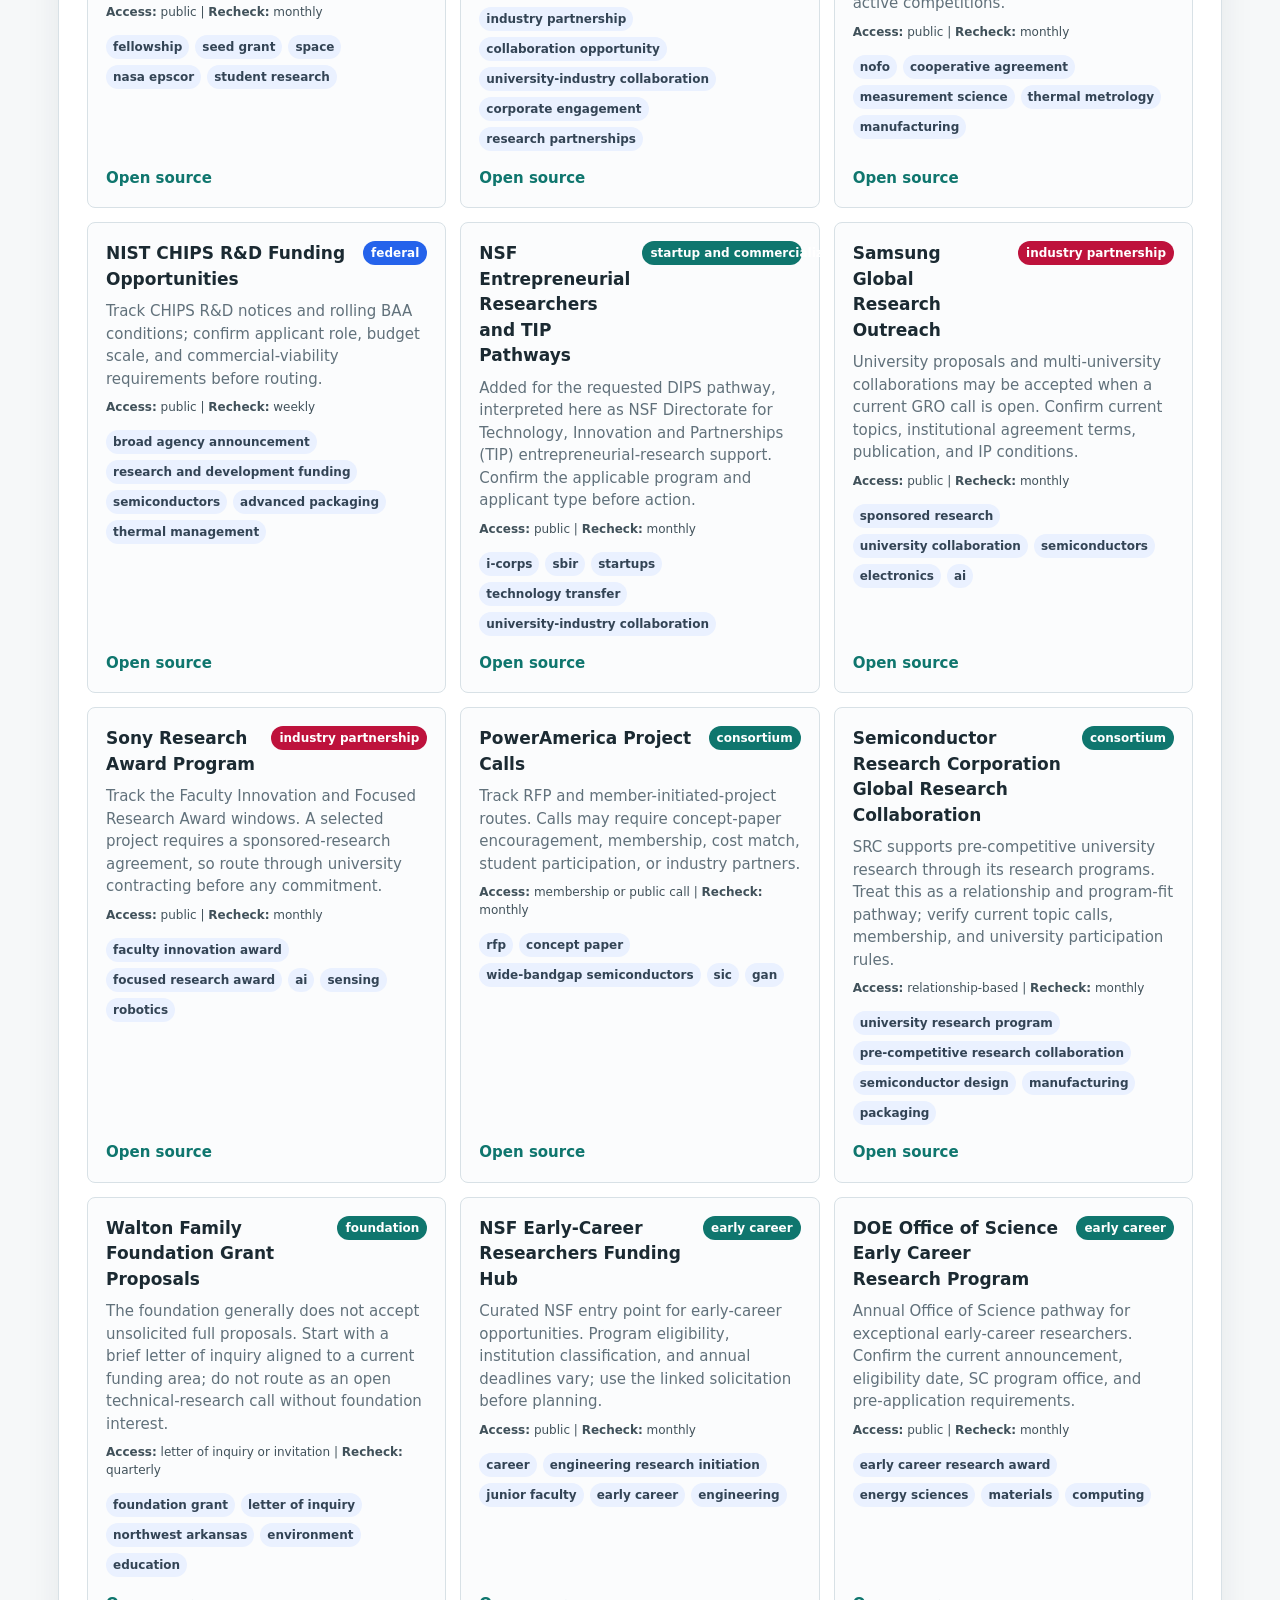
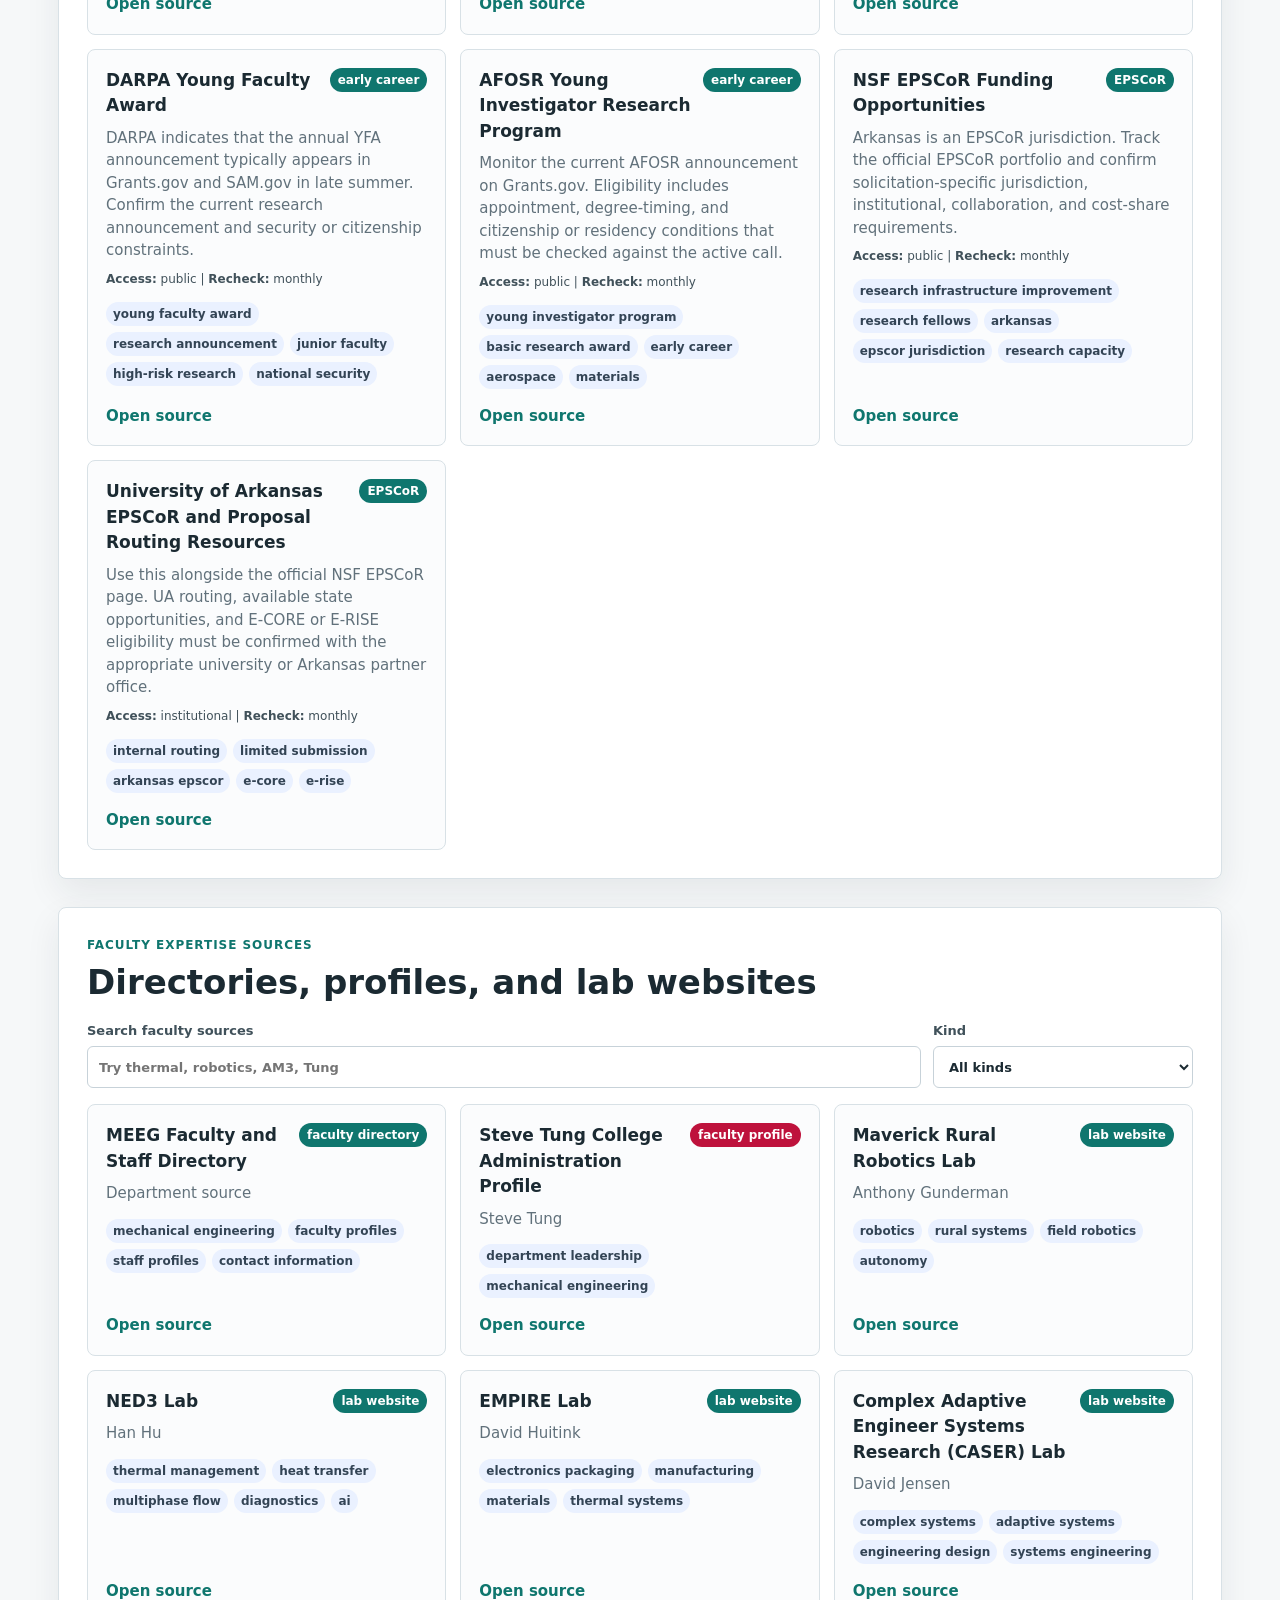
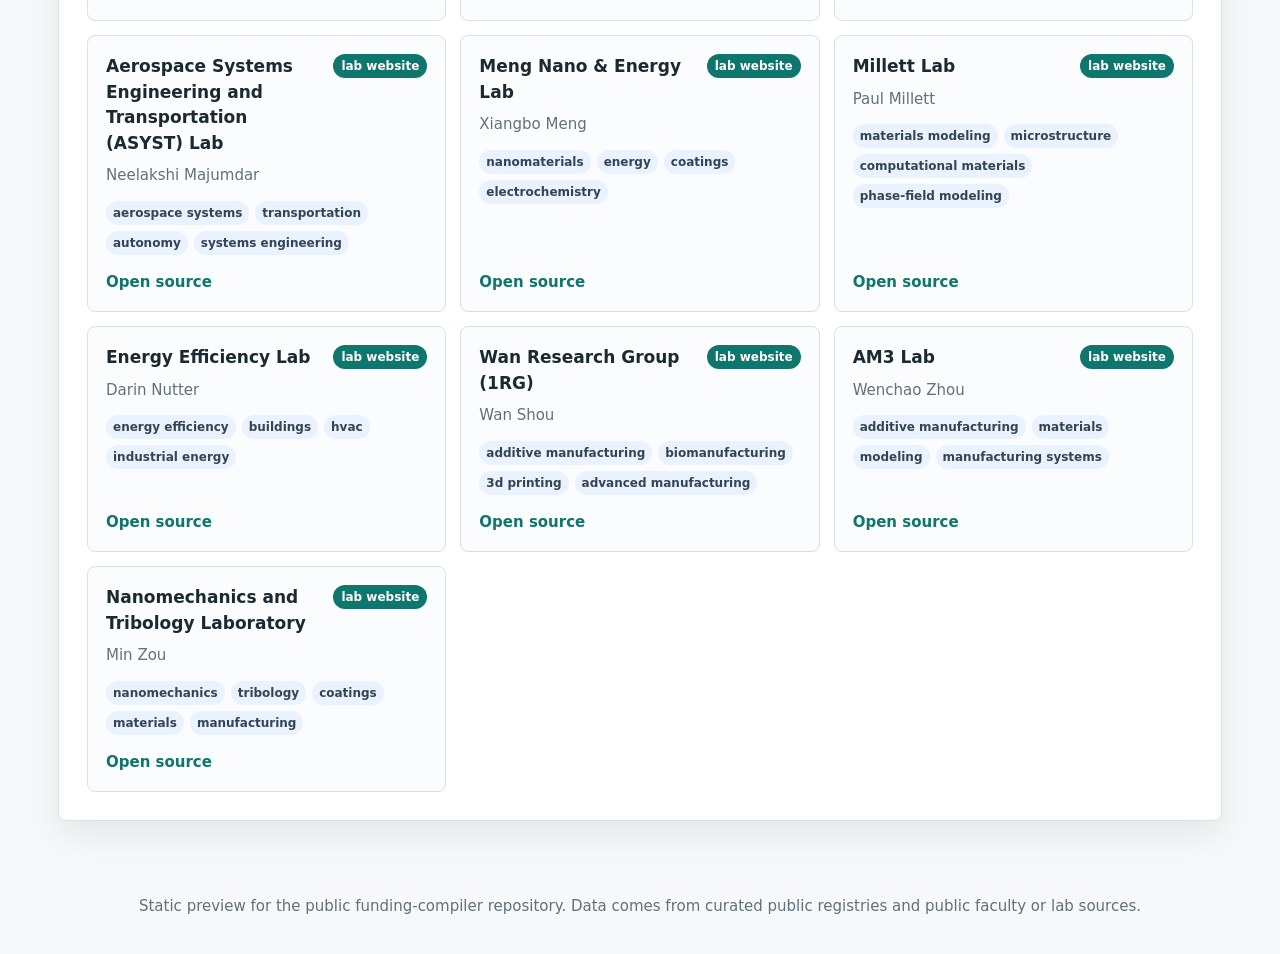
==== commit ec68887a: "Document public data boundary" ====
--- a/site/index.html
+++ b/site/index.html
@@ -15,6 +15,7 @@
     </div>
     <nav aria-label="Primary navigation">
       <a href="#workflow">Workflow</a>
+      <a href="#data-boundary">Data Boundary</a>
       <a href="#campaigns">Campaign Board</a>
       <a href="#sources">Funding Sources</a>
       <a href="#faculty">Faculty Sources</a>
@@ -29,7 +30,7 @@
         <p class="eyebrow">UArk MEEG seed registry</p>
         <h2 id="overview-title">Compile opportunities, profile expertise, and find proposal matches.</h2>
         <p>
-          A MEEG proposal-planning workspace that separates sponsor evidence, screening-level faculty matches, eligibility gates, and team-readiness decisions.
+          A public-information MEEG proposal-planning workspace that separates sponsor evidence, screening-level faculty matches, eligibility gates, and team-readiness decisions.
         </p>
       </div>
       <div class="metrics" aria-label="Registry summary">
@@ -130,6 +131,32 @@
       </div>
     </section>
 
+    <section id="data-boundary" class="panel data-boundary" aria-labelledby="data-boundary-title">
+      <div class="section-heading">
+        <p class="eyebrow">Data Boundary</p>
+        <h2 id="data-boundary-title">Public screening here. Private personalization stays local.</h2>
+        <p class="section-note">This public dashboard uses public sponsor records and public faculty or lab evidence only. It does not collect or request protected information.</p>
+      </div>
+      <div class="flow">
+        <article>
+          <span>01</span>
+          <h3>Use Public Evidence</h3>
+          <p>Screen public calls against public profiles, lab sites, publications, and other public research statements.</p>
+        </article>
+        <article>
+          <span>02</span>
+          <h3>Keep Protected Inputs Out</h3>
+          <p>Do not submit unpublished projects, facility details, equipment inventories, student data, partner information, or proposal materials here.</p>
+        </article>
+        <article>
+          <span>03</span>
+          <h3>Personalize Privately</h3>
+          <p>Fork the repository, make the fork private, place protected inputs in the ignored local directory, and run the dashboard only on localhost.</p>
+        </article>
+      </div>
+      <p class="section-note"><a href="https://github.com/hanhuark/funding-compiler/blob/main/docs/private-local-workflow.md">Private-fork and local-host workflow</a></p>
+    </section>
+
     <section id="campaigns" class="panel" aria-labelledby="campaigns-title">
       <div class="section-heading">
         <p class="eyebrow">Proposal Campaigns</p>
@@ -183,7 +210,7 @@
   </main>
 
   <footer>
-    <p>Static preview for the funding-compiler repository. Data comes from the repo's curated registries.</p>
+    <p>Static preview for the public funding-compiler repository. Data comes from curated public registries and public faculty or lab sources.</p>
   </footer>
 
   <script src="app.js"></script>
